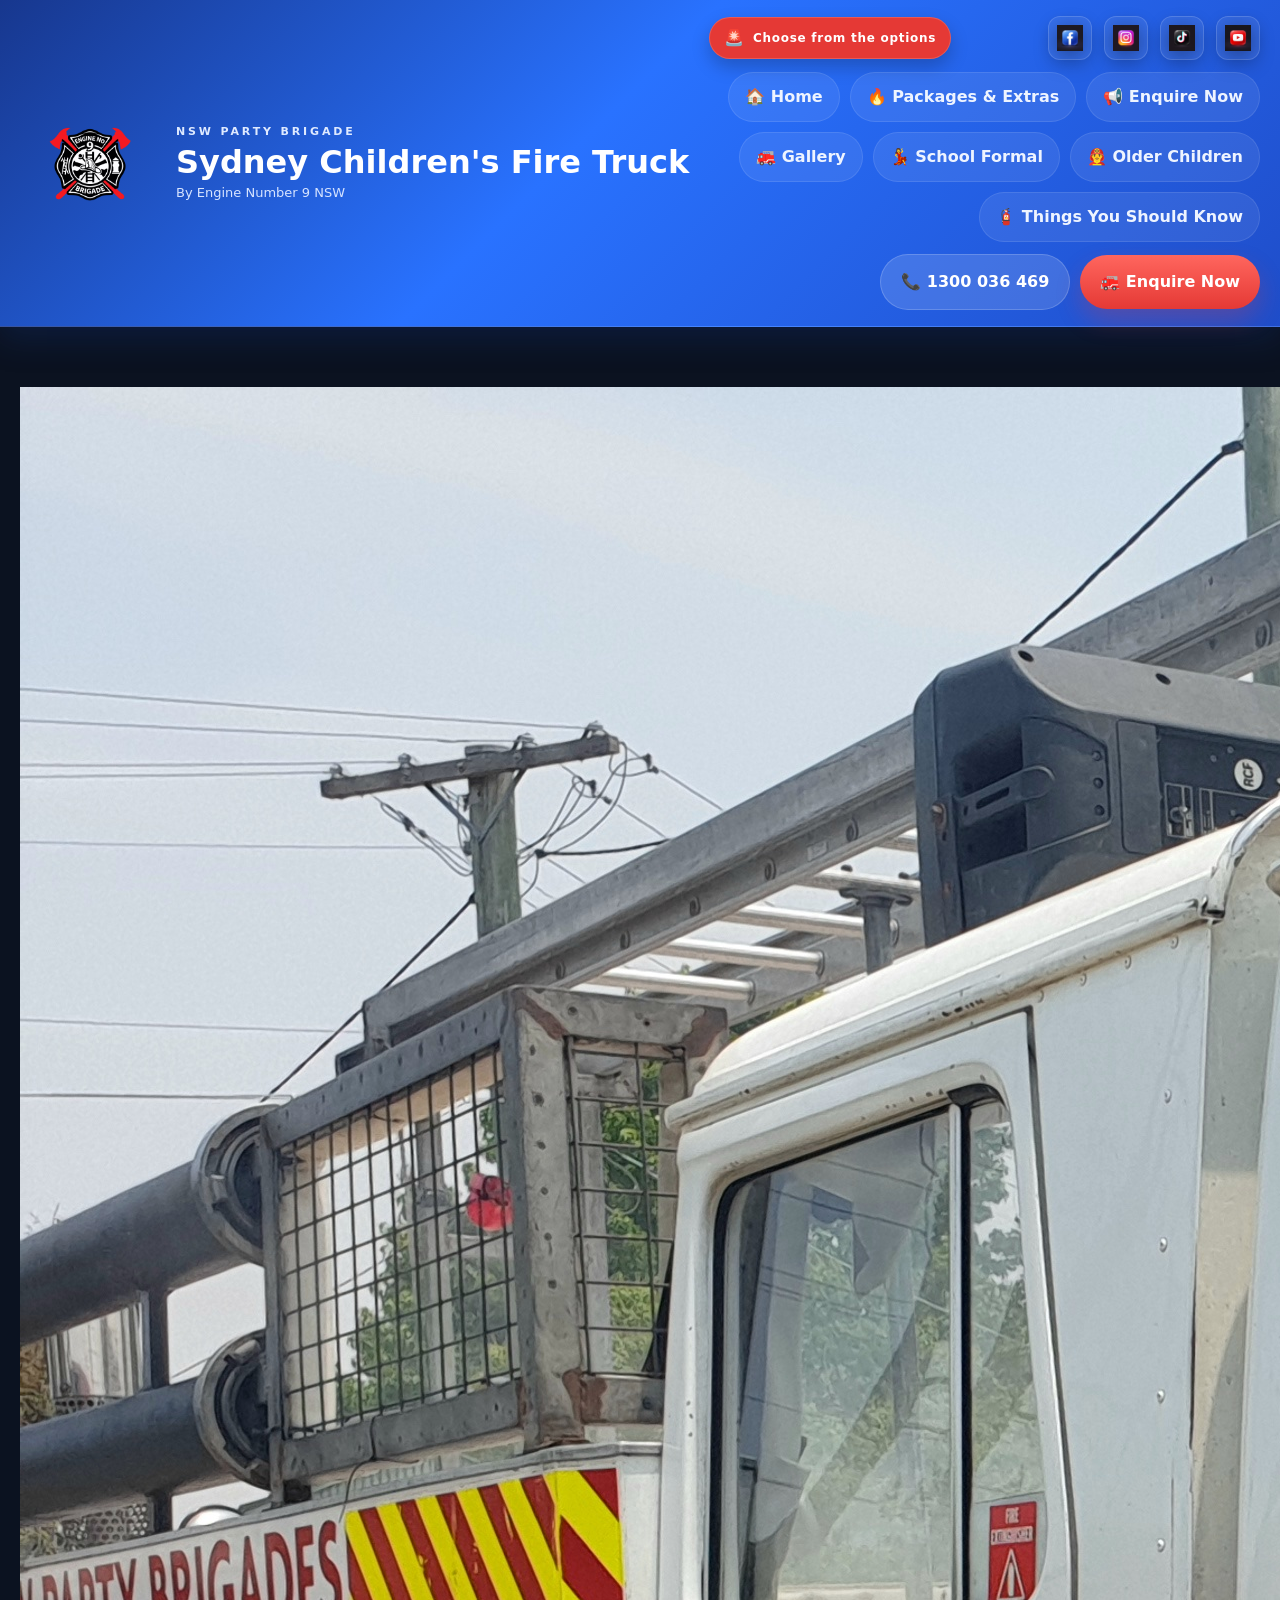
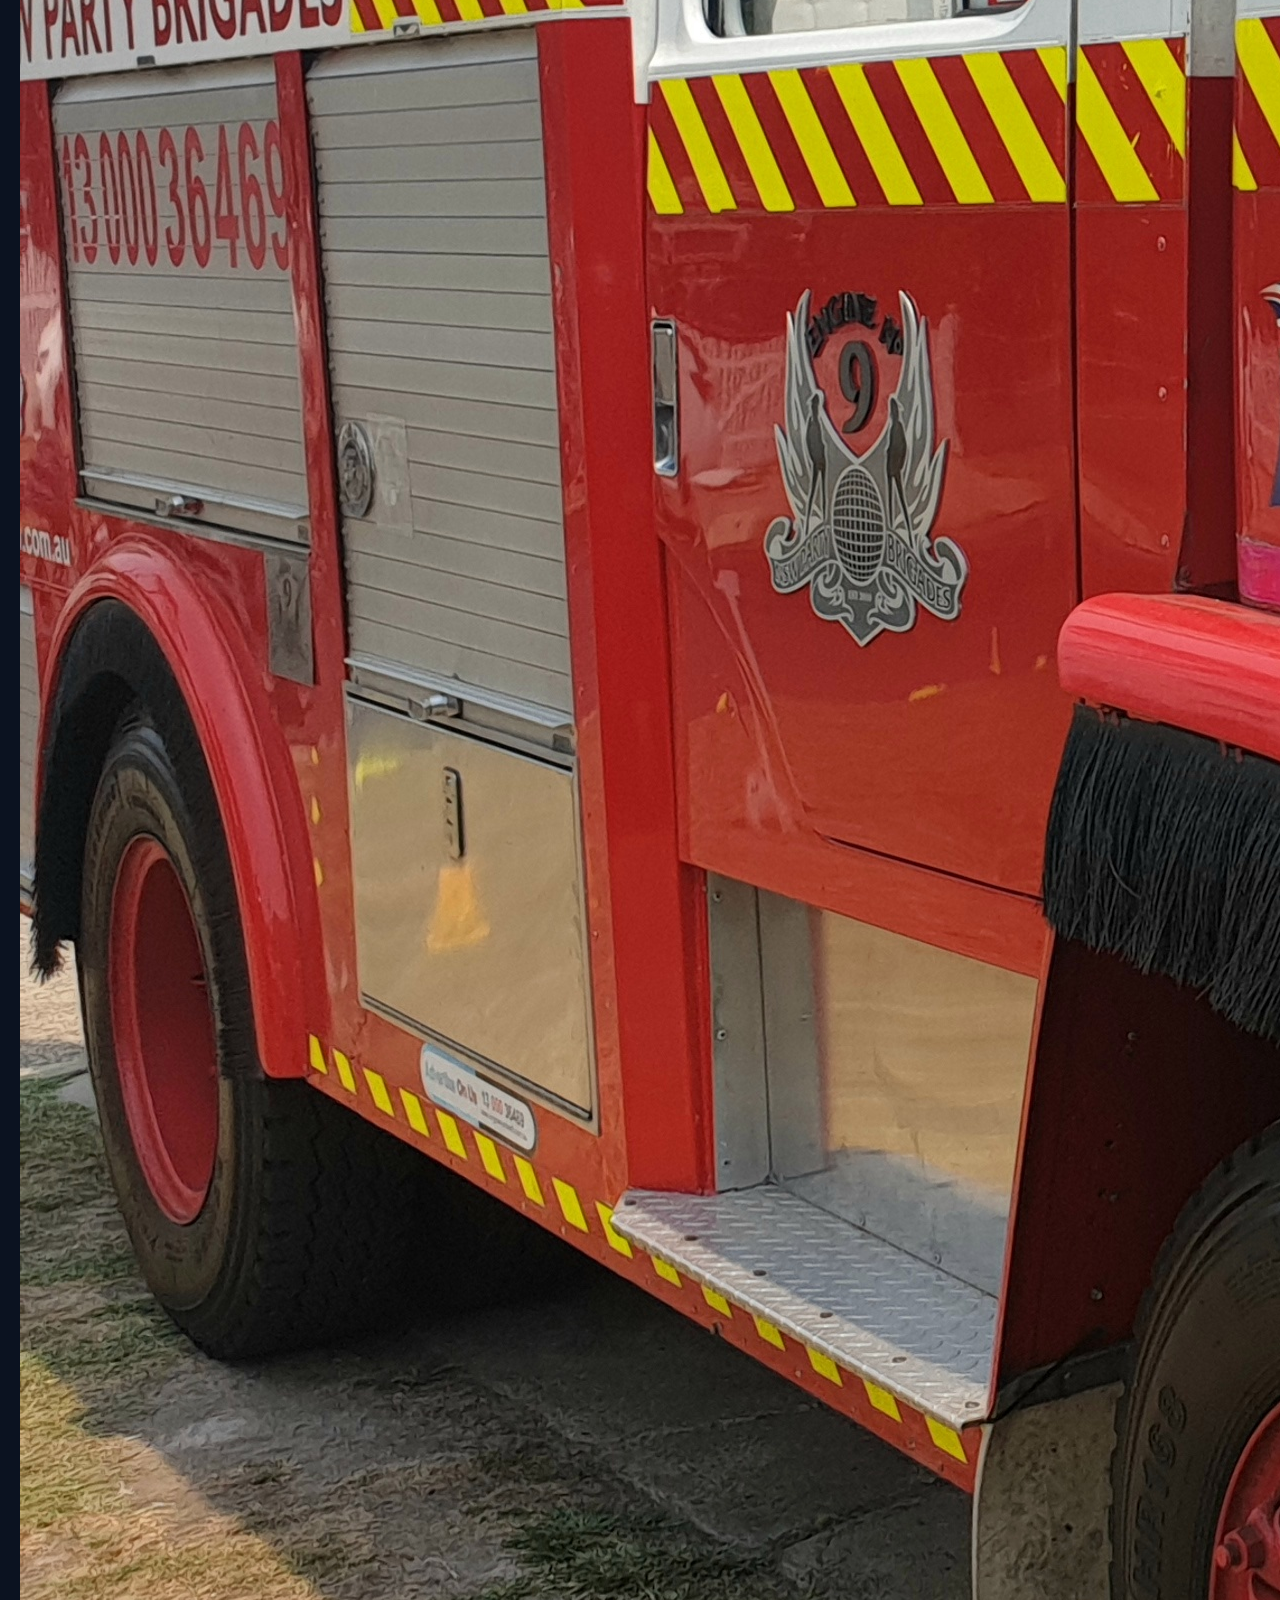
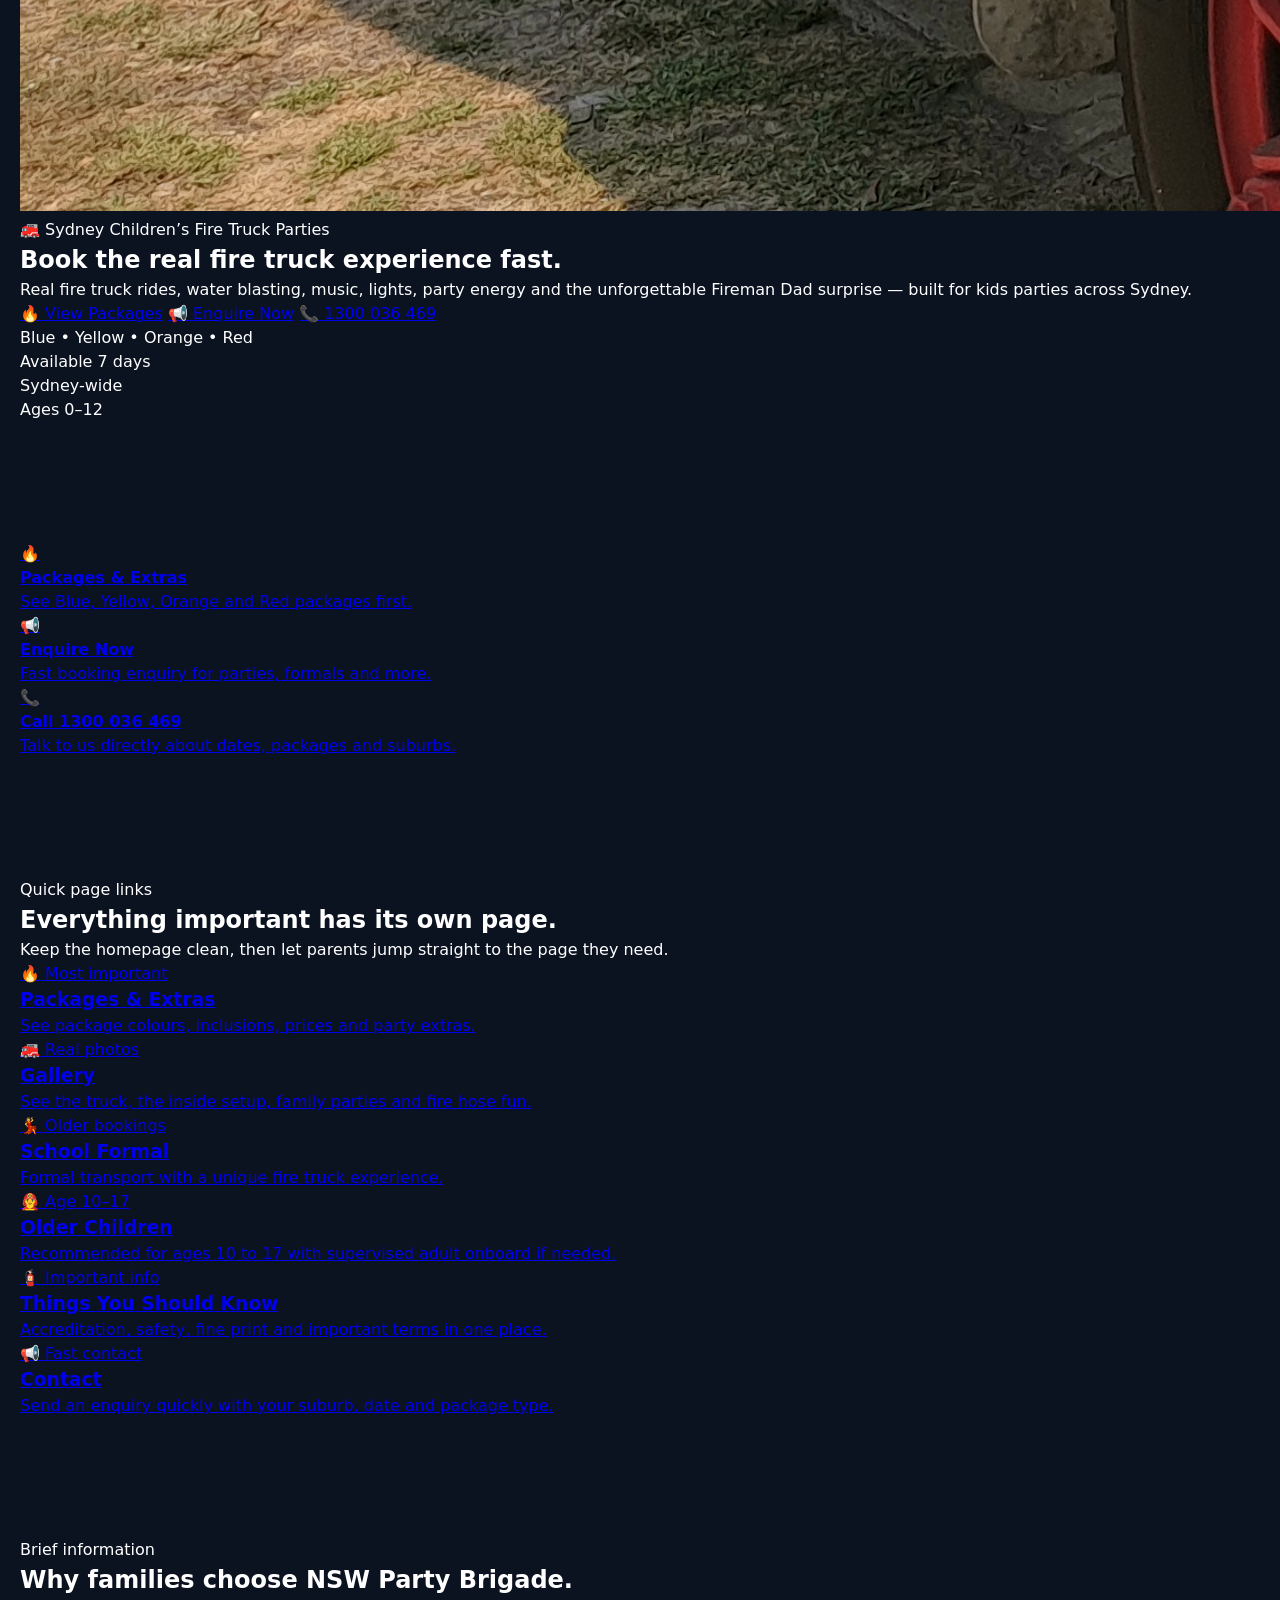
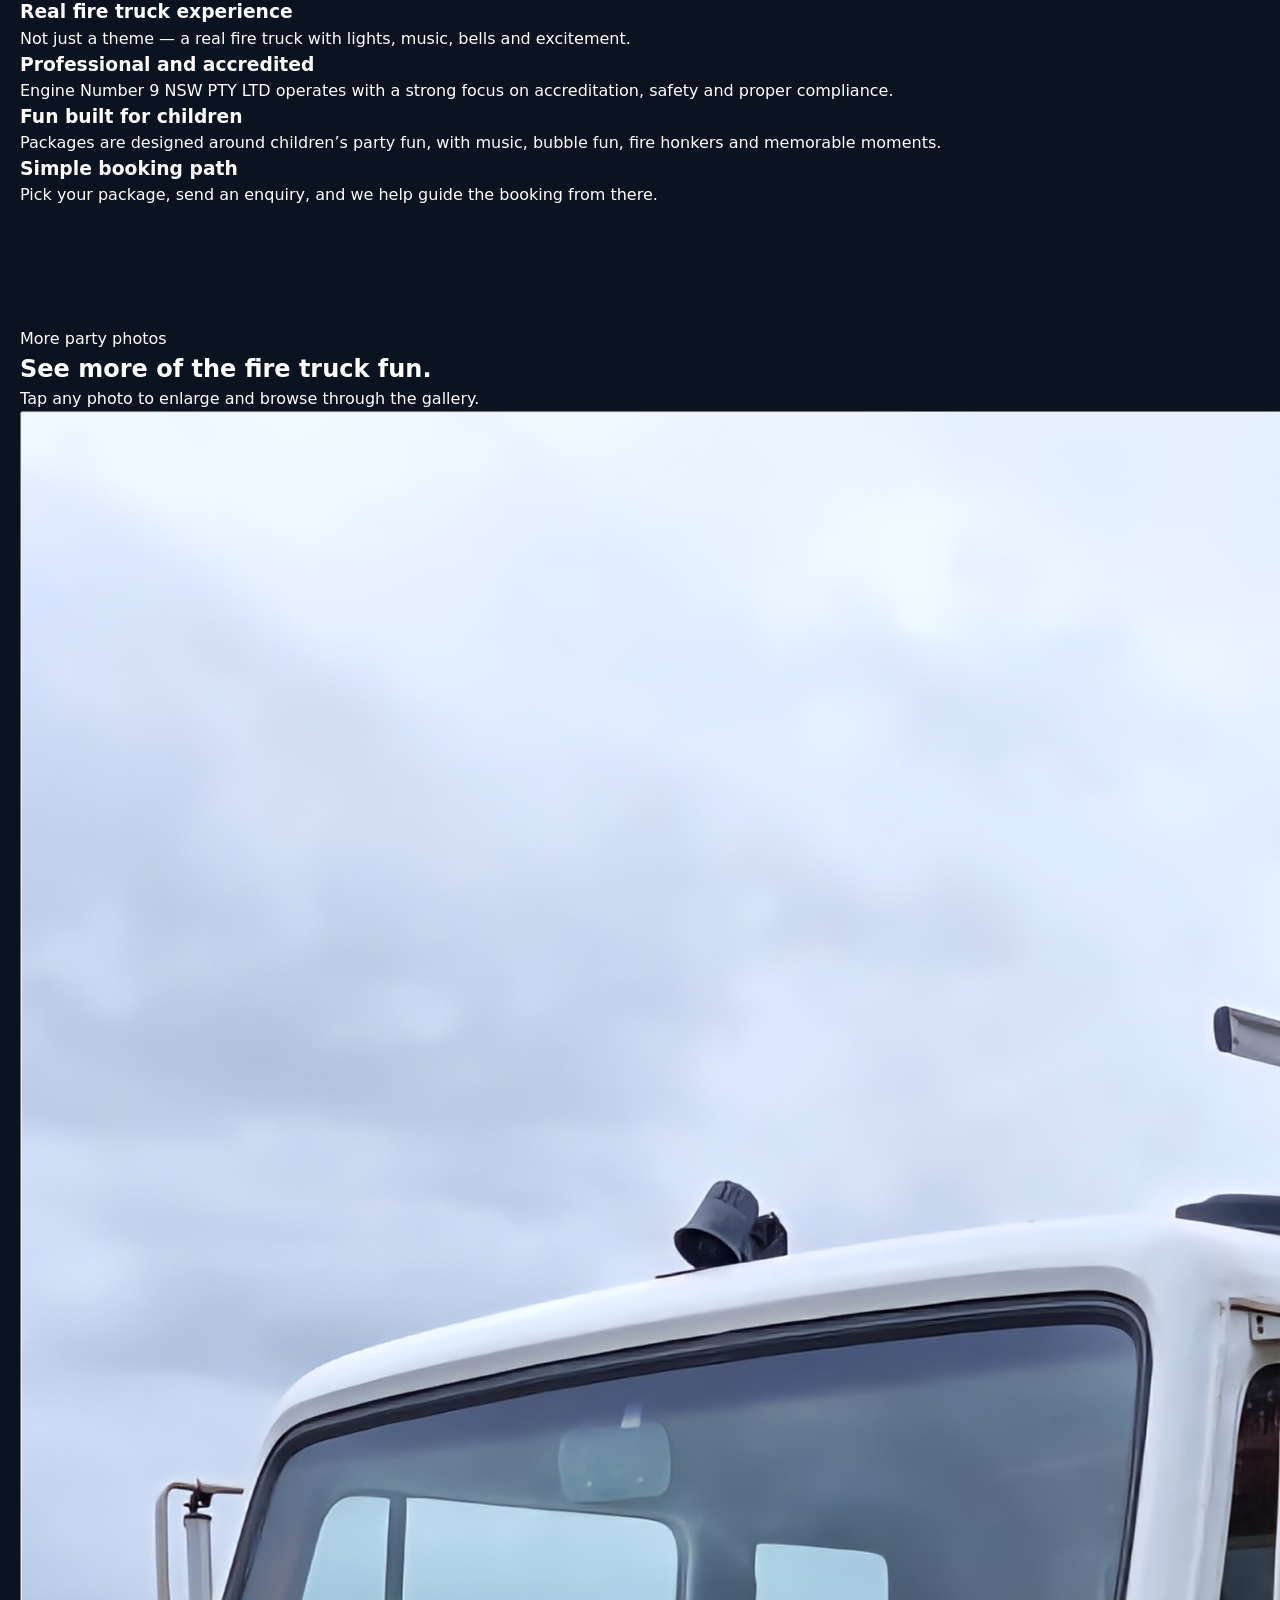
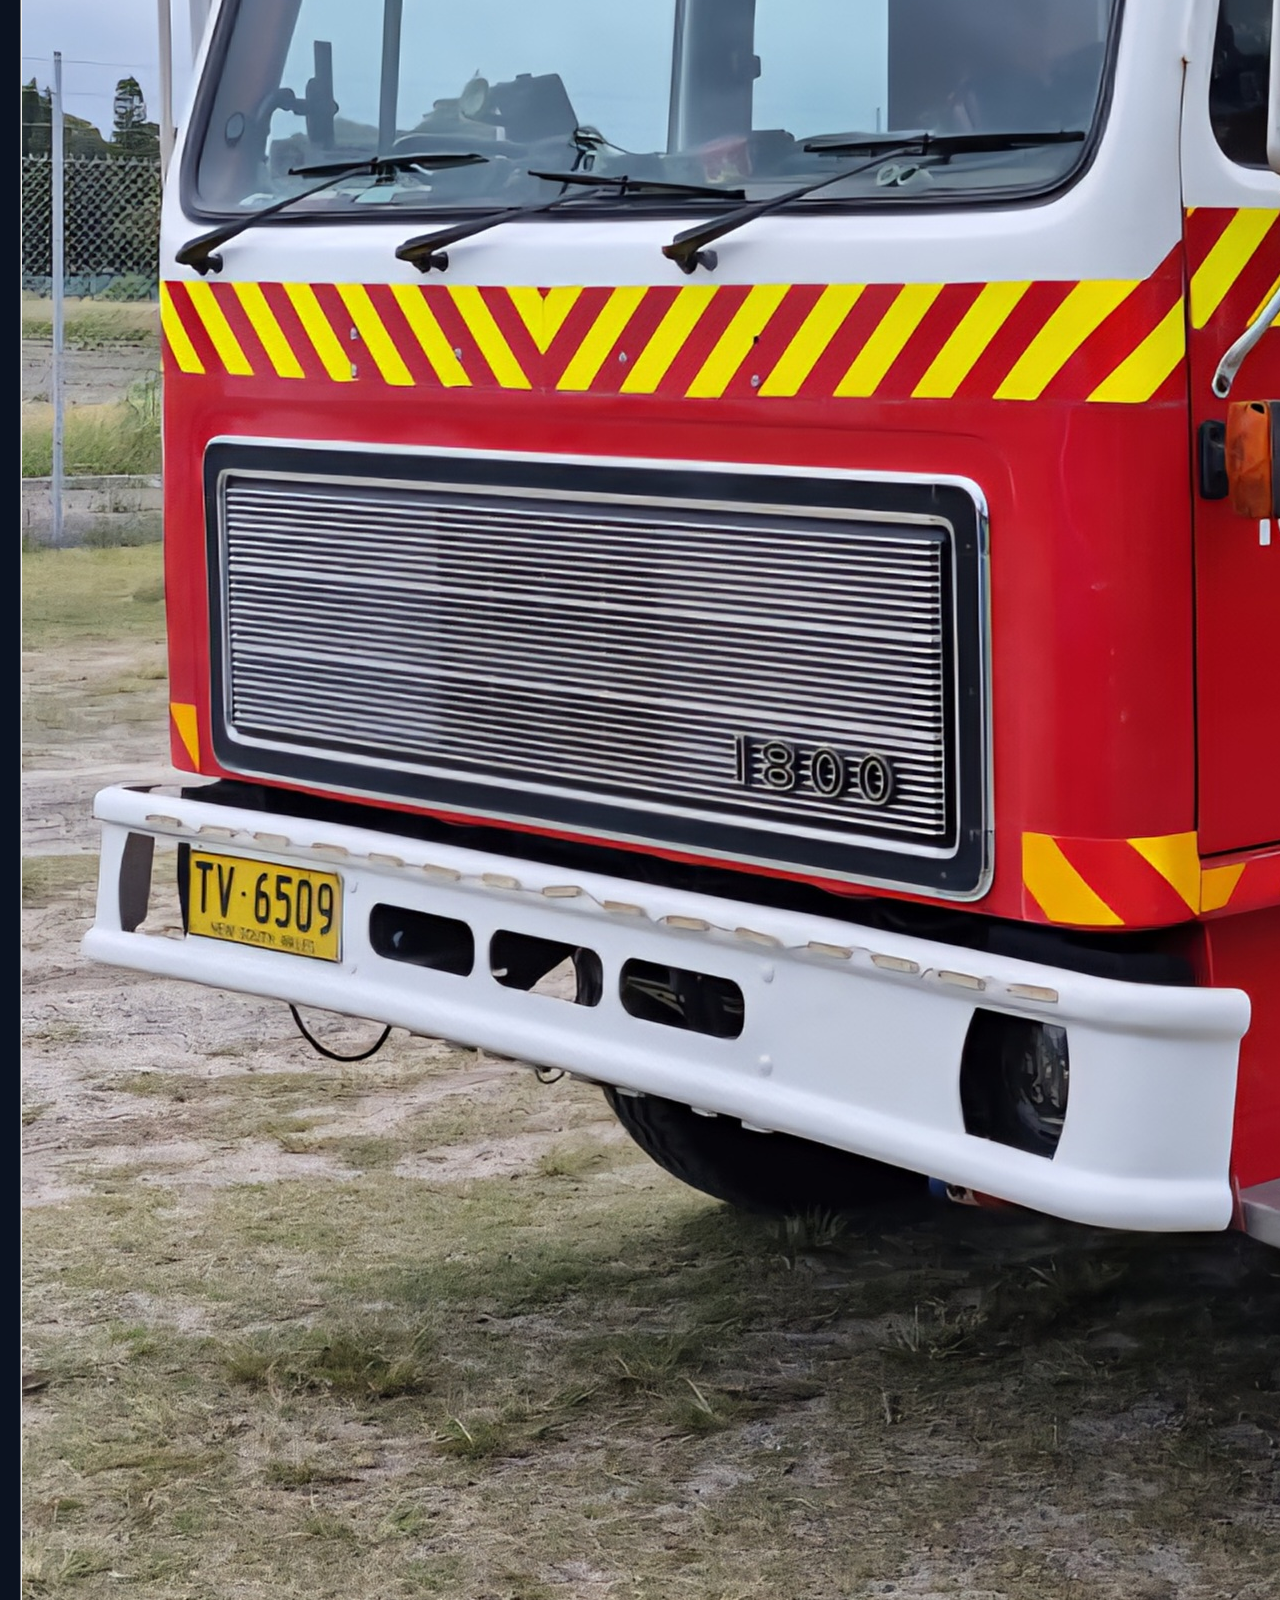
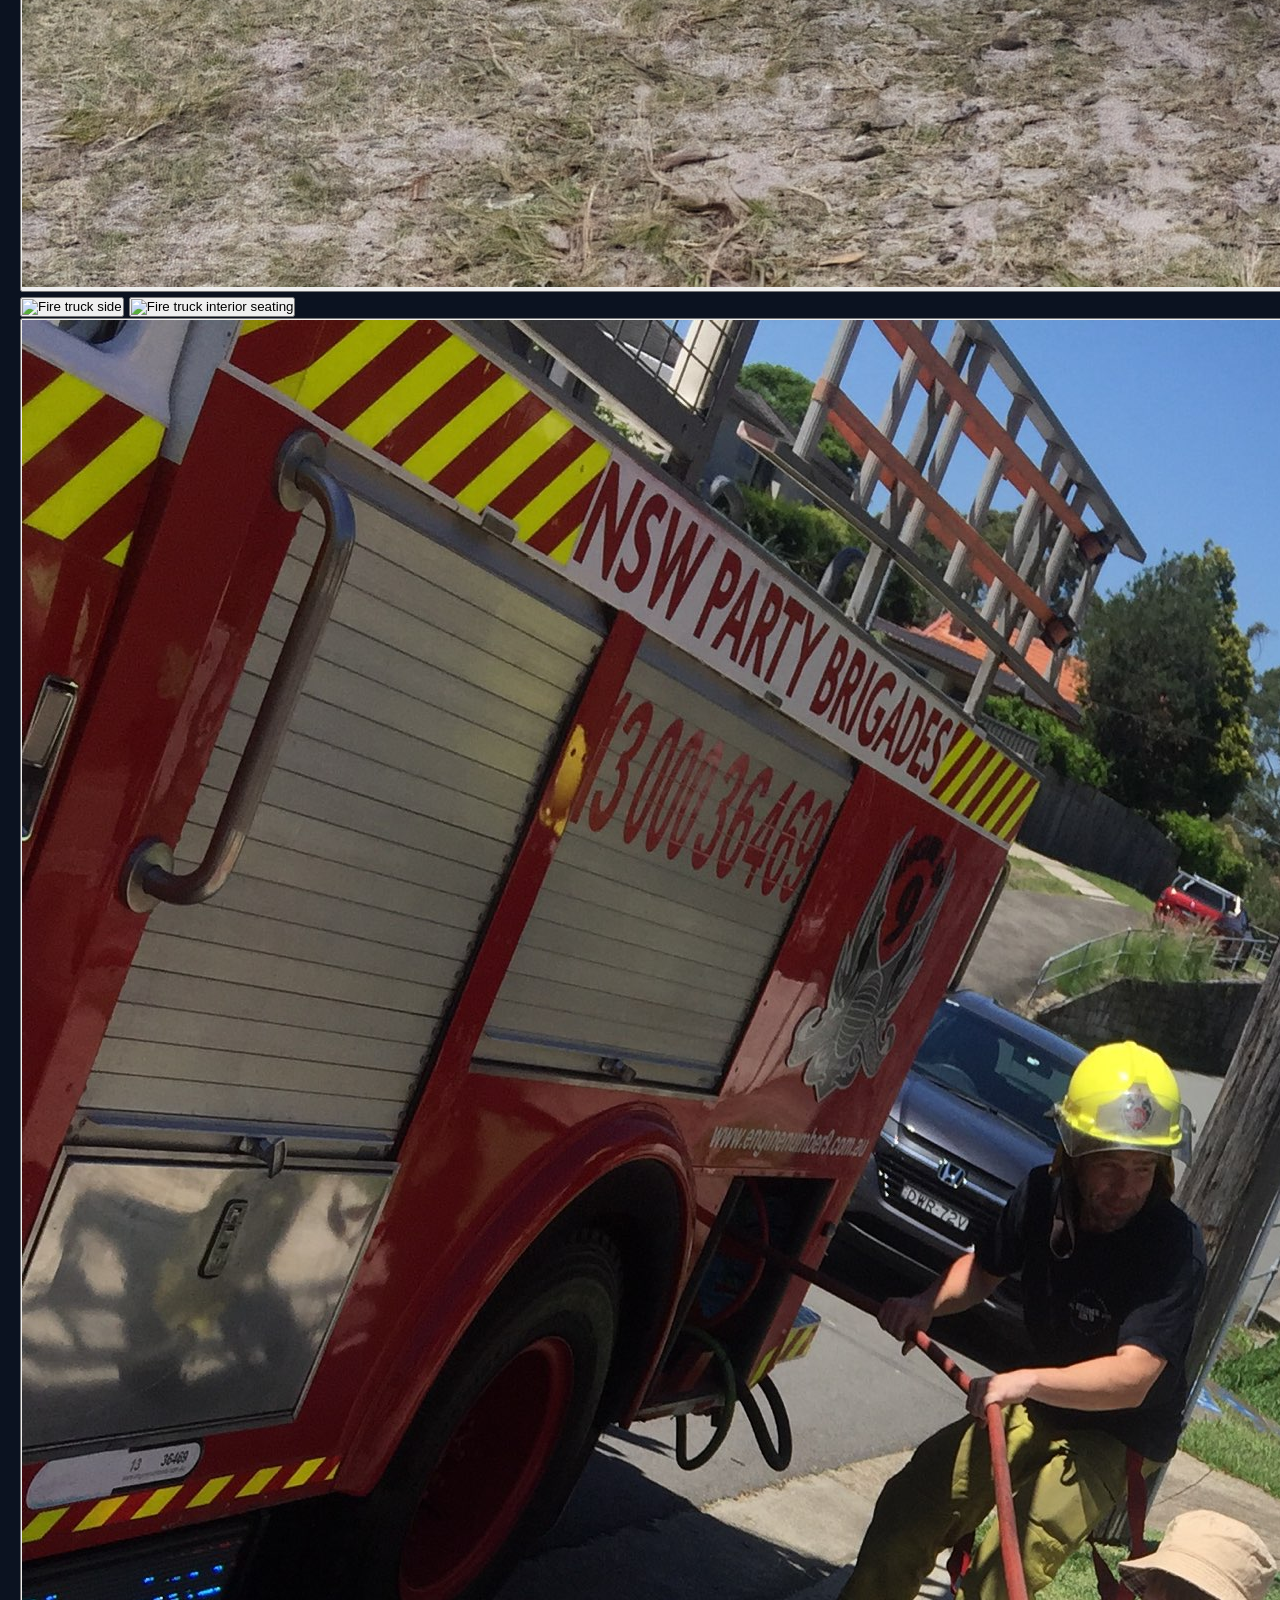
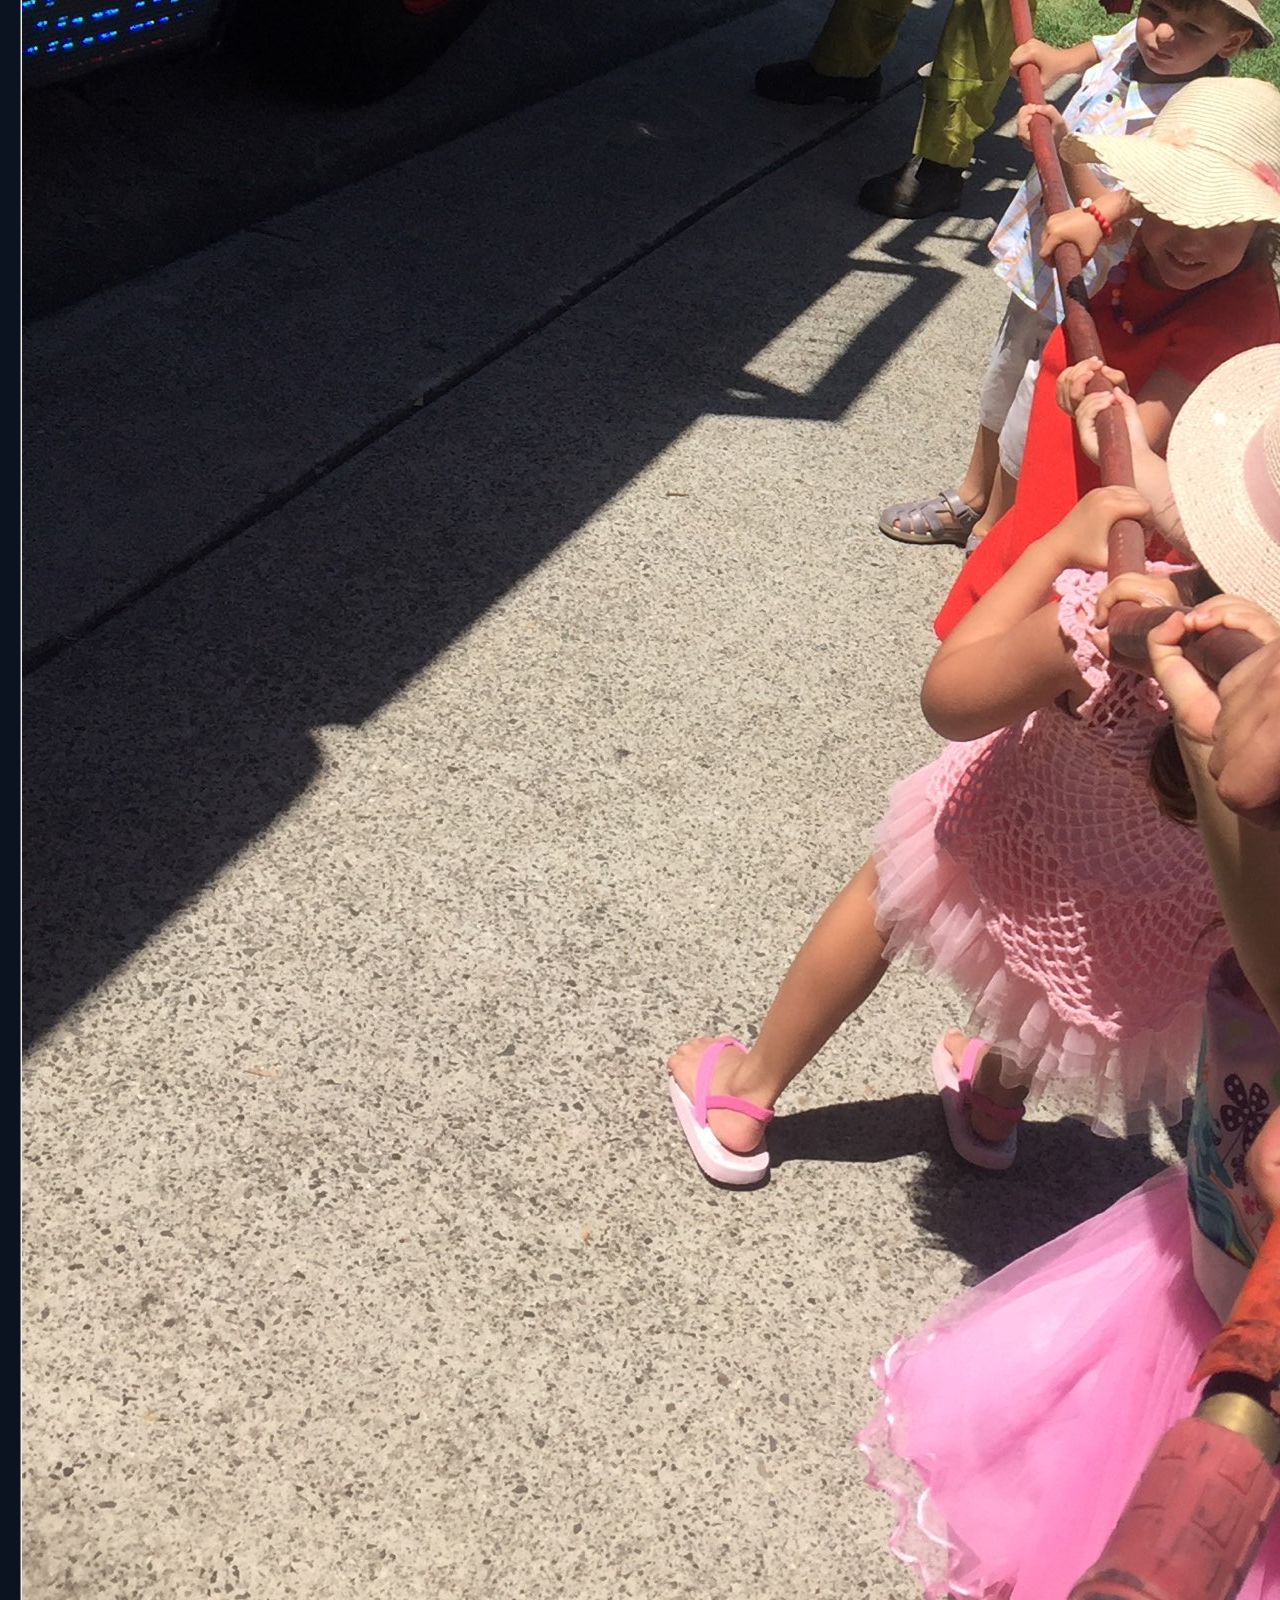
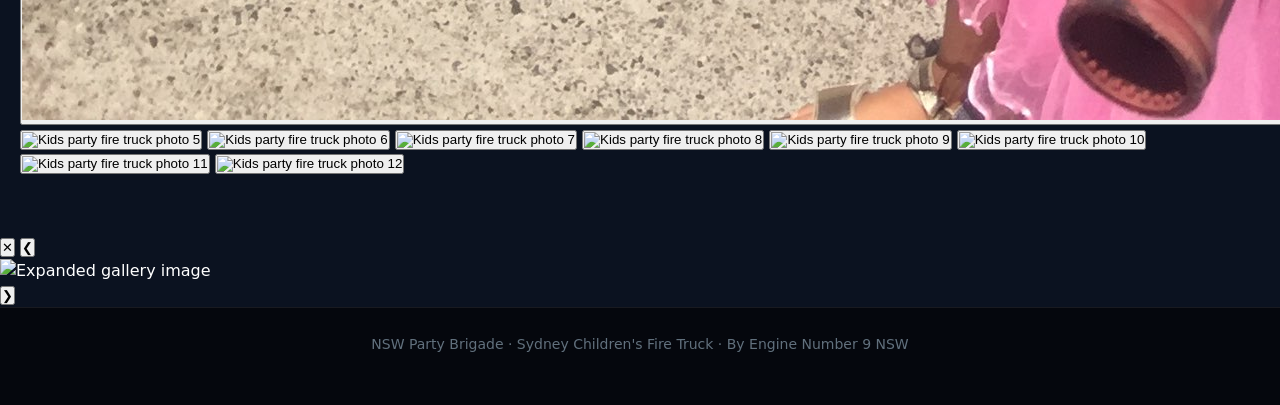
==== index.html @ 28eaf0f0 "Update index.html" ====
<!DOCTYPE html>
<html lang="en">
<head>
  <meta charset="UTF-8" />
  <meta name="viewport" content="width=device-width, initial-scale=1.0" />
  <title>NSW Party Brigade | Sydney Children's Fire Truck</title>
  <meta name="description" content="Real fire truck rides, water blasting, music, lights and the unforgettable Fireman Dad surprise. Designed for kids parties across Sydney." />
  <link rel="stylesheet" href="assets/css/main.css" />
</head>
<body>

  <div id="header"></div>

  <section class="hero-priority">
    <div class="container">
      <div class="hero-top-photo">
        <div class="hero-photo-card">
          <img src="images/hero-child-truck.jpg" alt="Child enjoying NSW Party Brigade fire truck">
        </div>
      </div>

      <div class="hero-priority-grid">
        <div class="hero-copy">
          <div class="tag">🚒 Sydney Children’s Fire Truck Parties</div>
          <h1>Book the real fire truck experience fast.</h1>
          <p class="lead">
            Real fire truck rides, water blasting, music, lights, party energy and the unforgettable Fireman Dad surprise — built for kids parties across Sydney.
          </p>

          <div class="priority-actions">
            <a class="btn btn-primary" href="packages.html">🔥 View Packages</a>
            <a class="btn btn-blue" href="contact.html">📢 Enquire Now</a>
            <a class="btn btn-light" href="tel:1300036469">📞 1300 036 469</a>
          </div>

          <div class="priority-pills">
            <div>Blue • Yellow • Orange • Red</div>
            <div>Available 7 days</div>
            <div>Sydney-wide</div>
            <div>Ages 0–12</div>
          </div>
        </div>
      </div>
    </div>
  </section>

  <section class="section priority-strip-wrap">
    <div class="container">
      <div class="priority-strip">
        <a class="priority-card priority-red" href="packages.html">
          <span class="priority-icon">🔥</span>
          <div>
            <strong>Packages & Extras</strong>
            <p>See Blue, Yellow, Orange and Red packages first.</p>
          </div>
        </a>

        <a class="priority-card priority-blue" href="contact.html">
          <span class="priority-icon">📢</span>
          <div>
            <strong>Enquire Now</strong>
            <p>Fast booking enquiry for parties, formals and more.</p>
          </div>
        </a>

        <a class="priority-card priority-gold" href="tel:1300036469">
          <span class="priority-icon">📞</span>
          <div>
            <strong>Call 1300 036 469</strong>
            <p>Talk to us directly about dates, packages and suburbs.</p>
          </div>
        </a>
      </div>
    </div>
  </section>

  <section class="section quick-links-premium">
    <div class="container">
      <div class="section-head">
        <div class="tag">Quick page links</div>
        <h2>Everything important has its own page.</h2>
        <p>Keep the homepage clean, then let parents jump straight to the page they need.</p>
      </div>

      <div class="quick-link-grid">
        <a class="quick-link-card quick-red" href="packages.html">
          <div class="quick-top">
            <span class="quick-emoji">🔥</span>
            <span class="quick-label">Most important</span>
          </div>
          <h3>Packages & Extras</h3>
          <p>See package colours, inclusions, prices and party extras.</p>
        </a>

        <a class="quick-link-card quick-blue" href="gallery.html">
          <div class="quick-top">
            <span class="quick-emoji">🚒</span>
            <span class="quick-label">Real photos</span>
          </div>
          <h3>Gallery</h3>
          <p>See the truck, the inside setup, family parties and fire hose fun.</p>
        </a>

        <a class="quick-link-card quick-orange" href="formal.html">
          <div class="quick-top">
            <span class="quick-emoji">💃</span>
            <span class="quick-label">Older bookings</span>
          </div>
          <h3>School Formal</h3>
          <p>Formal transport with a unique fire truck experience.</p>
        </a>

        <a class="quick-link-card quick-navy" href="older-children.html">
          <div class="quick-top">
            <span class="quick-emoji">👨‍🚒</span>
            <span class="quick-label">Age 10–17</span>
          </div>
          <h3>Older Children</h3>
          <p>Recommended for ages 10 to 17 with supervised adult onboard if needed.</p>
        </a>

        <a class="quick-link-card quick-red" href="terms.html">
          <div class="quick-top">
            <span class="quick-emoji">🧯</span>
            <span class="quick-label">Important info</span>
          </div>
          <h3>Things You Should Know</h3>
          <p>Accreditation, safety, fine print and important terms in one place.</p>
        </a>

        <a class="quick-link-card quick-blue" href="contact.html">
          <div class="quick-top">
            <span class="quick-emoji">📢</span>
            <span class="quick-label">Fast contact</span>
          </div>
          <h3>Contact</h3>
          <p>Send an enquiry quickly with your suburb, date and package type.</p>
        </a>
      </div>
    </div>
  </section>

  <section class="section brief-home-info">
    <div class="container">
      <div class="section-head">
        <div class="tag">Brief information</div>
        <h2>Why families choose NSW Party Brigade.</h2>
      </div>

      <div class="brief-grid">
        <div class="brief-box brief-red">
          <h3>Real fire truck experience</h3>
          <p>Not just a theme — a real fire truck with lights, music, bells and excitement.</p>
        </div>

        <div class="brief-box brief-blue">
          <h3>Professional and accredited</h3>
          <p>Engine Number 9 NSW PTY LTD operates with a strong focus on accreditation, safety and proper compliance.</p>
        </div>

        <div class="brief-box brief-gold">
          <h3>Fun built for children</h3>
          <p>Packages are designed around children’s party fun, with music, bubble fun, fire honkers and memorable moments.</p>
        </div>

        <div class="brief-box brief-orange">
          <h3>Simple booking path</h3>
          <p>Pick your package, send an enquiry, and we help guide the booking from there.</p>
        </div>
      </div>
    </div>
  </section>

  <section class="section">
    <div class="container">
      <div class="section-head">
        <div class="tag">More party photos</div>
        <h2>See more of the fire truck fun.</h2>
        <p>Tap any photo to enlarge and browse through the gallery.</p>
      </div>

      <div class="photo-grid photo-grid-premium">
        <button class="photo photo-tall" type="button" onclick="openLightbox(0)">
          <img src="images/truck-front.jpg" alt="Fire truck front">
        </button>

        <button class="photo" type="button" onclick="openLightbox(1)">
          <img src="images/truck-side.jpg" alt="Fire truck side">
        </button>

        <button class="photo" type="button" onclick="openLightbox(2)">
          <img src="images/interior-seating.jpg" alt="Fire truck interior seating">
        </button>

        <button class="photo photo-wide" type="button" onclick="openLightbox(3)">
          <img src="images/fire-hose-fun.jpg" alt="Fire hose fun">
        </button>

        <button class="photo" type="button" onclick="openLightbox(4)">
          <img src="images/photo-5.jpg" alt="Kids party fire truck photo 5">
        </button>

        <button class="photo" type="button" onclick="openLightbox(5)">
          <img src="images/photo-6.jpg" alt="Kids party fire truck photo 6">
        </button>

        <button class="photo photo-wide" type="button" onclick="openLightbox(6)">
          <img src="images/photo-7.jpg" alt="Kids party fire truck photo 7">
        </button>

        <button class="photo" type="button" onclick="openLightbox(7)">
          <img src="images/photo-8.jpg" alt="Kids party fire truck photo 8">
        </button>

        <button class="photo" type="button" onclick="openLightbox(8)">
          <img src="images/photo-9.jpg" alt="Kids party fire truck photo 9">
        </button>

        <button class="photo photo-tall" type="button" onclick="openLightbox(9)">
          <img src="images/photo-10.jpg" alt="Kids party fire truck photo 10">
        </button>

        <button class="photo" type="button" onclick="openLightbox(10)">
          <img src="images/photo-11.jpg" alt="Kids party fire truck photo 11">
        </button>

        <button class="photo" type="button" onclick="openLightbox(11)">
          <img src="images/photo-12.jpg" alt="Kids party fire truck photo 12">
        </button>
      </div>
    </div>
  </section>

  <div class="lightbox" id="lightbox" aria-hidden="true">
    <button class="lightbox-close" type="button" aria-label="Close gallery" onclick="closeLightbox()">✕</button>
    <button class="lightbox-arrow lightbox-prev" type="button" aria-label="Previous photo" onclick="changeSlide(-1)">❮</button>

    <div class="lightbox-stage">
      <img id="lightbox-image" src="" alt="Expanded gallery image">
    </div>

    <button class="lightbox-arrow lightbox-next" type="button" aria-label="Next photo" onclick="changeSlide(1)">❯</button>
  </div>

  <div id="footer"></div>

  <script>
    const galleryImages = [
      "images/truck-front.jpg",
      "images/truck-side.jpg",
      "images/interior-seating.jpg",
      "images/fire-hose-fun.jpg",
      "images/photo-5.jpg",
      "images/photo-6.jpg",
      "images/photo-7.jpg",
      "images/photo-8.jpg",
      "images/photo-9.jpg",
      "images/photo-10.jpg",
      "images/photo-11.jpg",
      "images/photo-12.jpg"
    ];

    let currentSlide = 0;

    function openLightbox(index) {
      currentSlide = index;
      const lightbox = document.getElementById("lightbox");
      const image = document.getElementById("lightbox-image");
      image.src = galleryImages[currentSlide];
      lightbox.classList.add("is-open");
      lightbox.setAttribute("aria-hidden", "false");
      document.body.style.overflow = "hidden";
    }

    function closeLightbox() {
      const lightbox = document.getElementById("lightbox");
      lightbox.classList.remove("is-open");
      lightbox.setAttribute("aria-hidden", "true");
      document.body.style.overflow = "";
    }

    function changeSlide(direction) {
      currentSlide = (currentSlide + direction + galleryImages.length) % galleryImages.length;
      document.getElementById("lightbox-image").src = galleryImages[currentSlide];
    }

    document.addEventListener("keydown", function(event) {
      const lightboxOpen = document.getElementById("lightbox").classList.contains("is-open");
      if (!lightboxOpen) return;

      if (event.key === "Escape") closeLightbox();
      if (event.key === "ArrowRight") changeSlide(1);
      if (event.key === "ArrowLeft") changeSlide(-1);
    });

    document.getElementById("lightbox").addEventListener("click", function(event) {
      if (event.target.id === "lightbox") {
        closeLightbox();
      }
    });
  </script>

  <script src="assets/js/include.js"></script>
</body>
</html>
---- assets/css/main.css ----
/* =========================
RESET
========================= */
* {
  box-sizing: border-box;
  margin: 0;
  padding: 0;
}

body {
  background: #0b1220;
  color: #fff;
  font-family: Inter, system-ui, sans-serif;
  line-height: 1.5;
}

/* =========================
CONTAINER
========================= */
.container {
  width: min(1240px, calc(100% - 32px));
  margin: auto;
}

/* =========================
HEADER GLOBAL FIX
========================= */
.site-header {
  backdrop-filter: blur(12px);
}

/* =========================
NAV BUTTONS
========================= */
.site-header nav a {
  transition: all 0.25s ease;
}

.site-header nav a:hover {
  background: rgba(255,255,255,0.18);
  transform: translateY(-2px);
}

/* =========================
PRIMARY BUTTONS
========================= */
.btn,
.site-header a[href*="contact"] {
  transition: all 0.25s ease;
}

.btn:hover,
.site-header a[href*="contact"]:hover {
  transform: translateY(-3px);
  box-shadow: 0 12px 28px rgba(0,0,0,0.3);
}

/* =========================
PHONE BUTTON
========================= */
a[href^="tel"] {
  transition: all 0.25s ease;
}

a[href^="tel"]:hover {
  background: rgba(255,255,255,0.25);
}

/* =========================
SOCIAL ICONS (FIX YOUR ISSUE 🔥)
========================= */
.site-header img[alt="Facebook"],
.site-header img[alt="Instagram"],
.site-header img[alt="TikTok"],
.site-header img[alt="YouTube"] {
  background: transparent !important;
  border-radius: 0 !important;
  box-shadow: none !important;
  filter: drop-shadow(0 4px 10px rgba(0,0,0,0.4));
  transition: all 0.25s ease;
}

.site-header img:hover {
  transform: scale(1.15);
  filter: drop-shadow(0 8px 18px rgba(0,0,0,0.6));
}

/* =========================
SECTIONS
========================= */
section {
  padding: 60px 0;
}

/* =========================
HEADINGS
========================= */
h1, h2, h3 {
  font-weight: 900;
}

/* =========================
CARDS / GLASS EFFECT
========================= */
.card {
  background: rgba(255,255,255,0.05);
  border-radius: 20px;
  padding: 20px;
  border: 1px solid rgba(255,255,255,0.08);
  backdrop-filter: blur(10px);
}

/* =========================
FOOTER
========================= */
footer {
  background: #05070d;
  border-top: 1px solid rgba(255,255,255,0.08);
  padding: 40px 0;
  text-align: center;
  color: #aaa;
}

/* =========================
MOBILE OPTIMISATION
========================= */
@media (max-width: 768px) {

  .site-header img {
    width: 70px !important;
    height: 70px !important;
  }

  .site-header h1 {
    font-size: 22px !important;
  }

  nav {
    justify-content: center !important;
  }

}
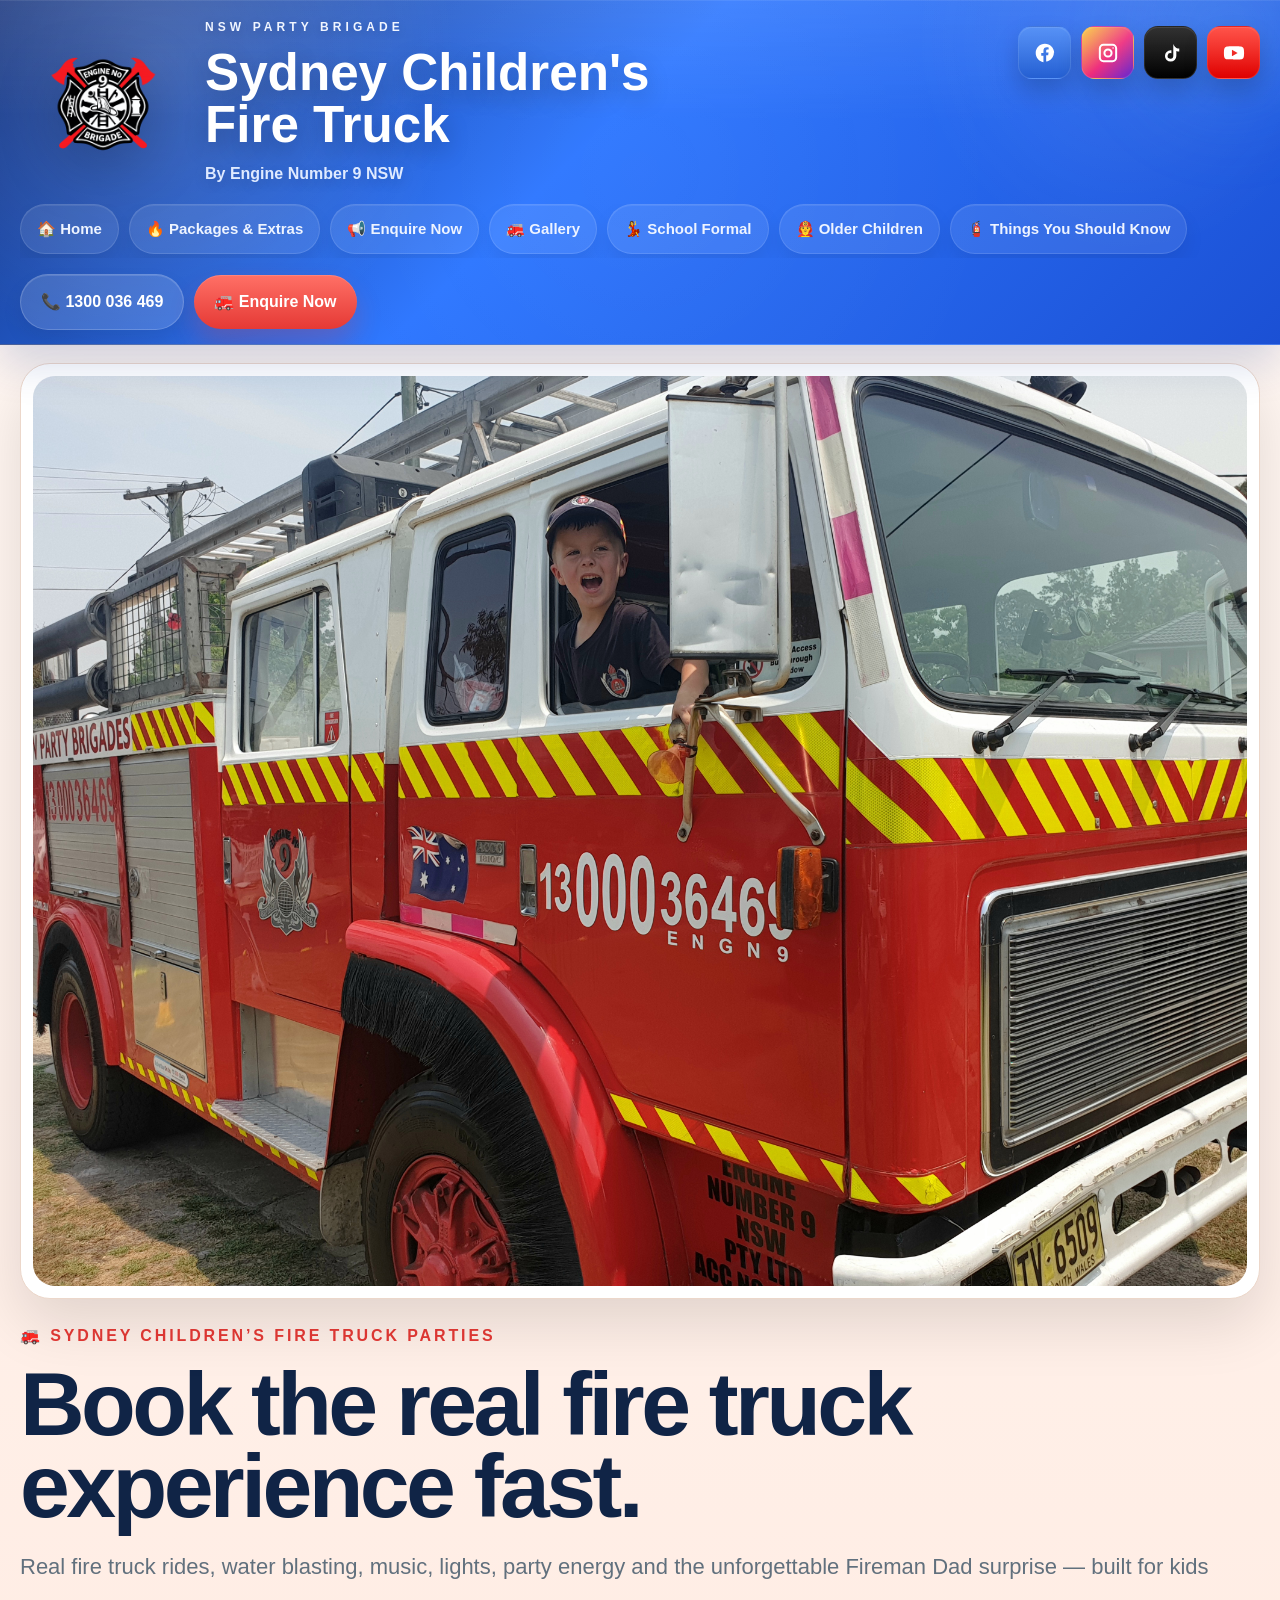
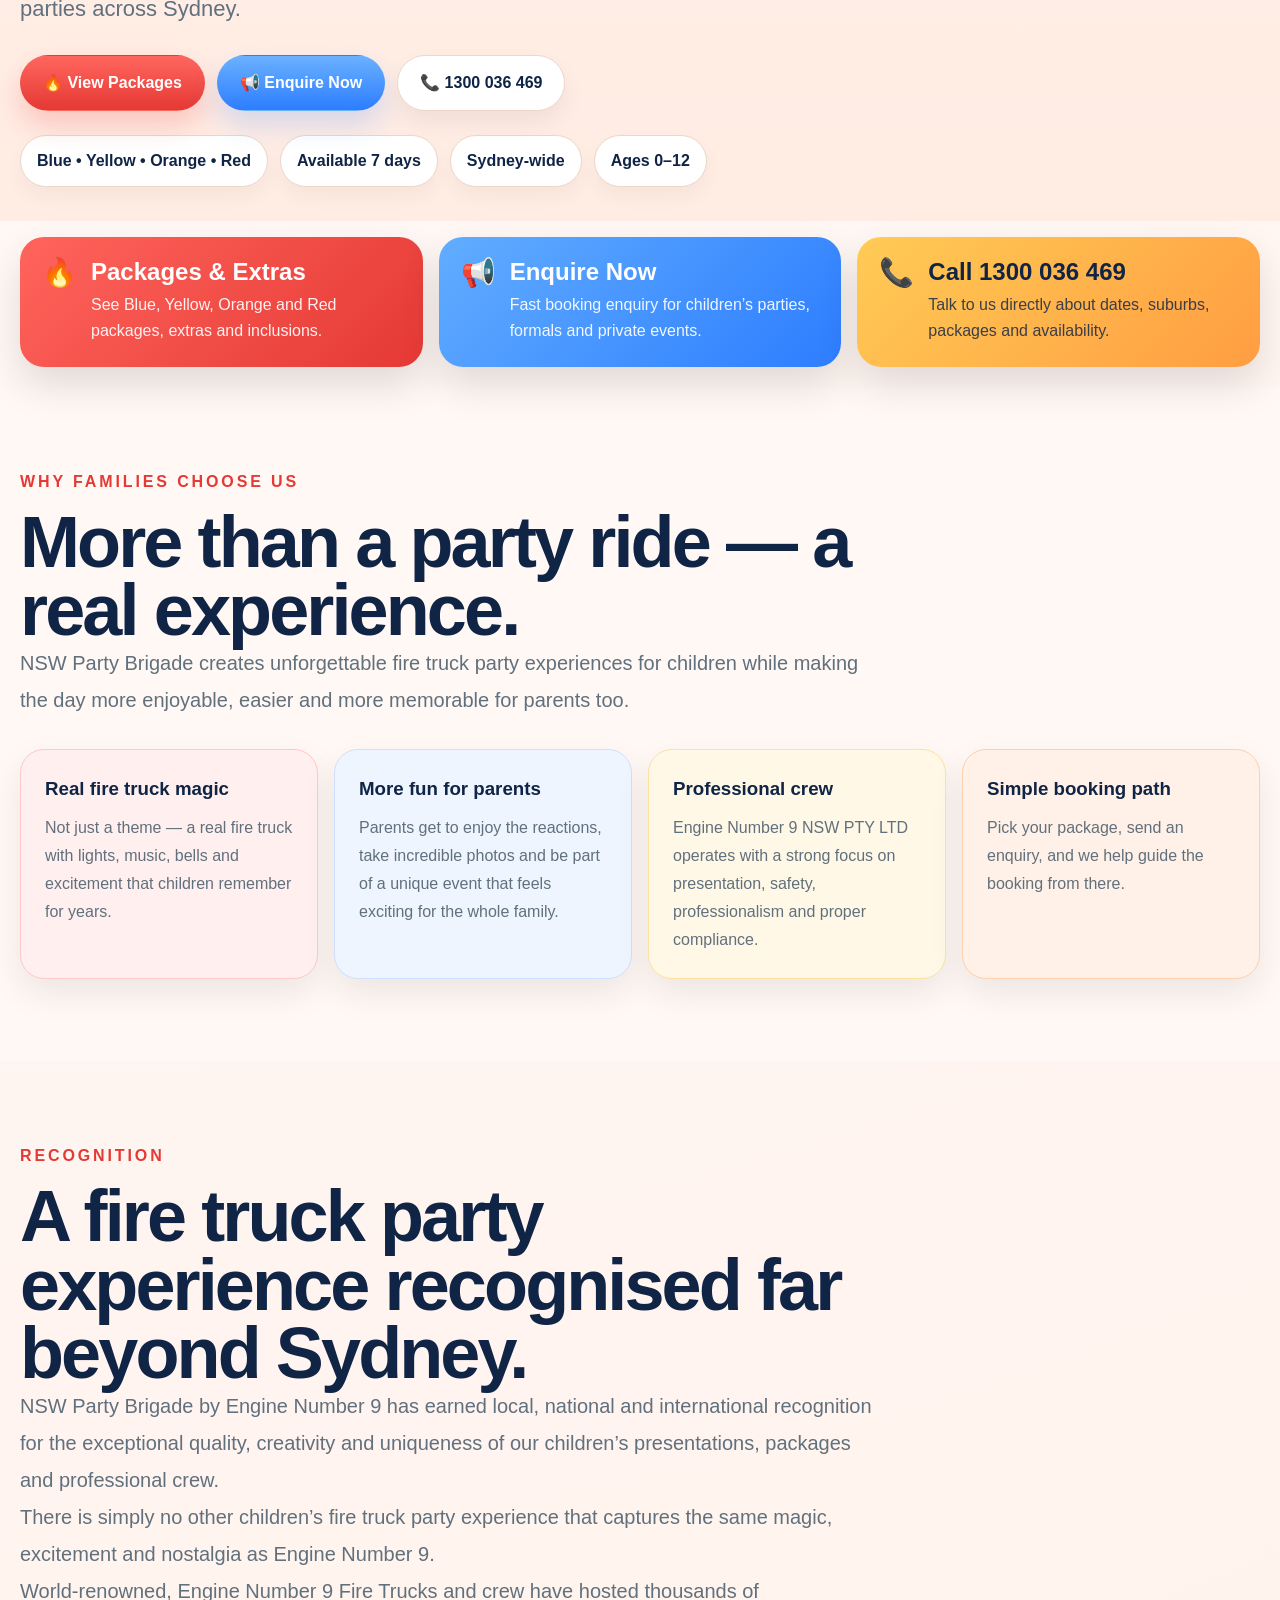
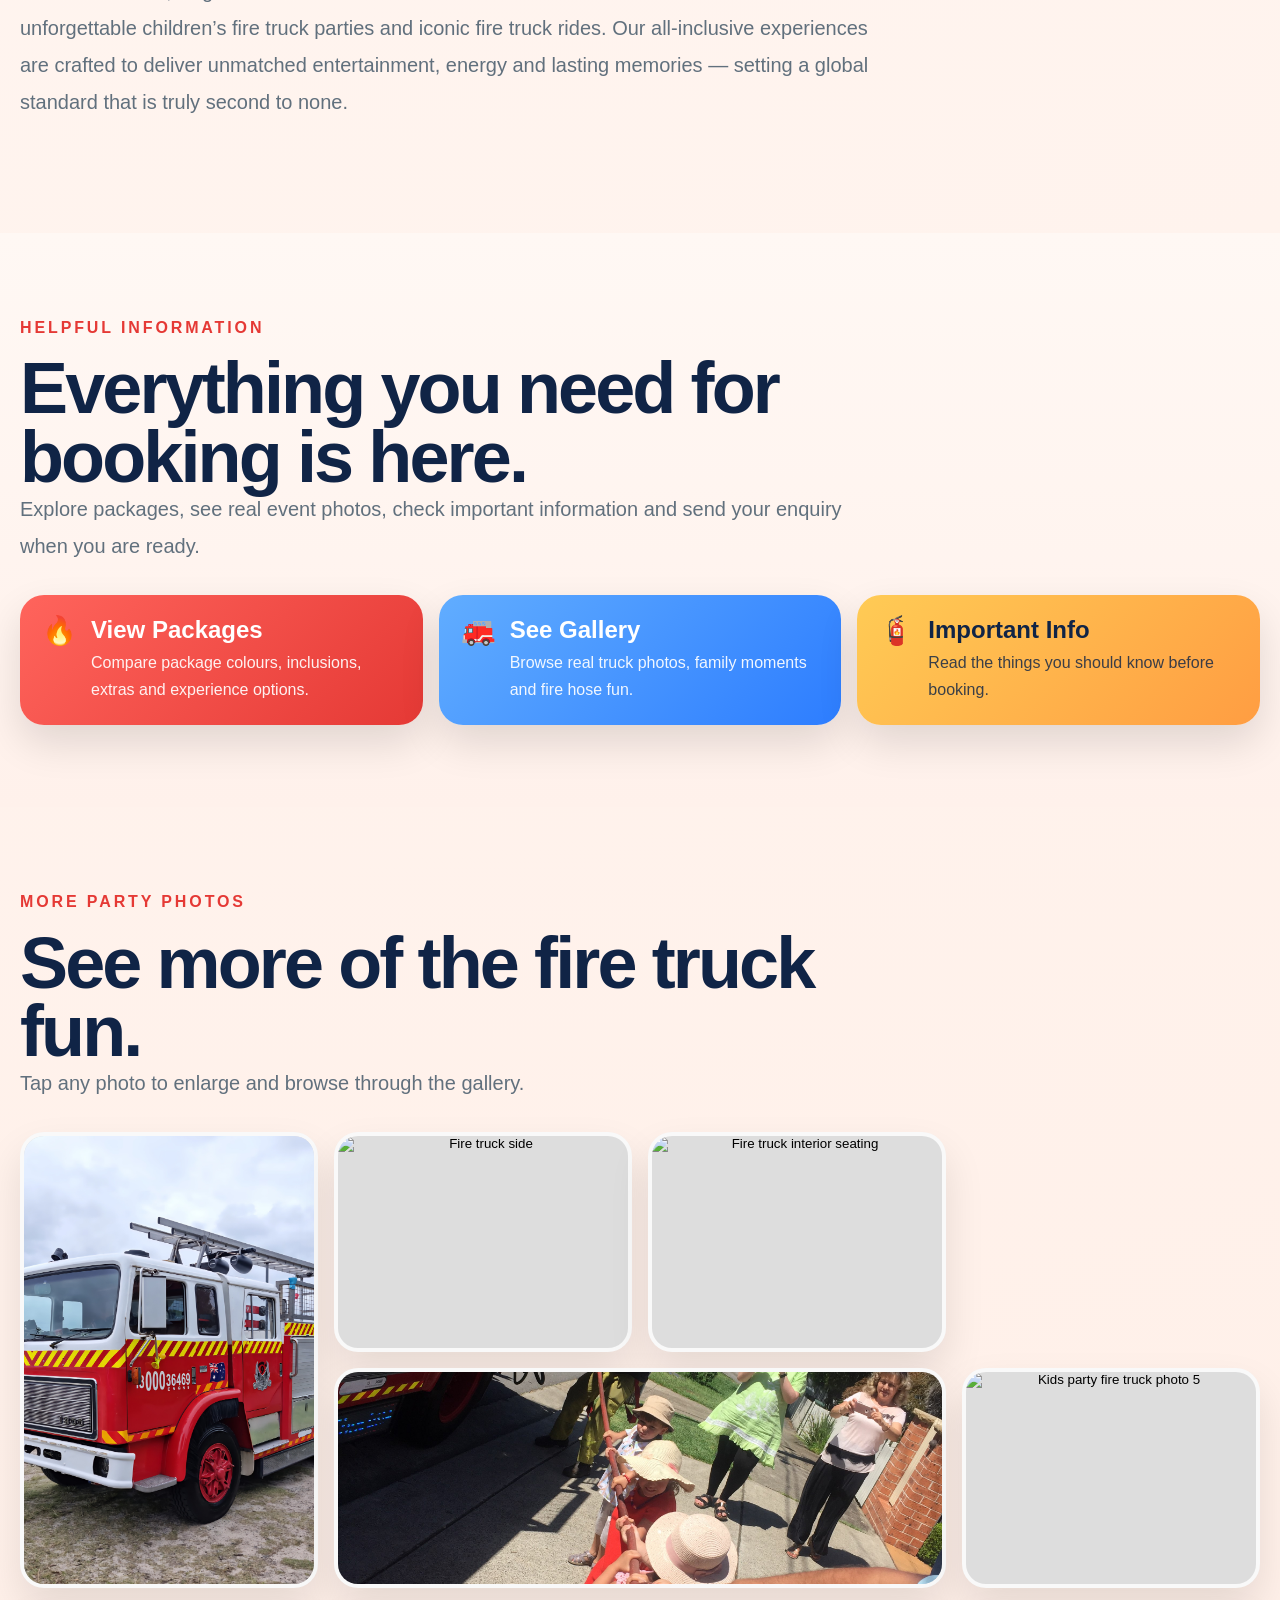
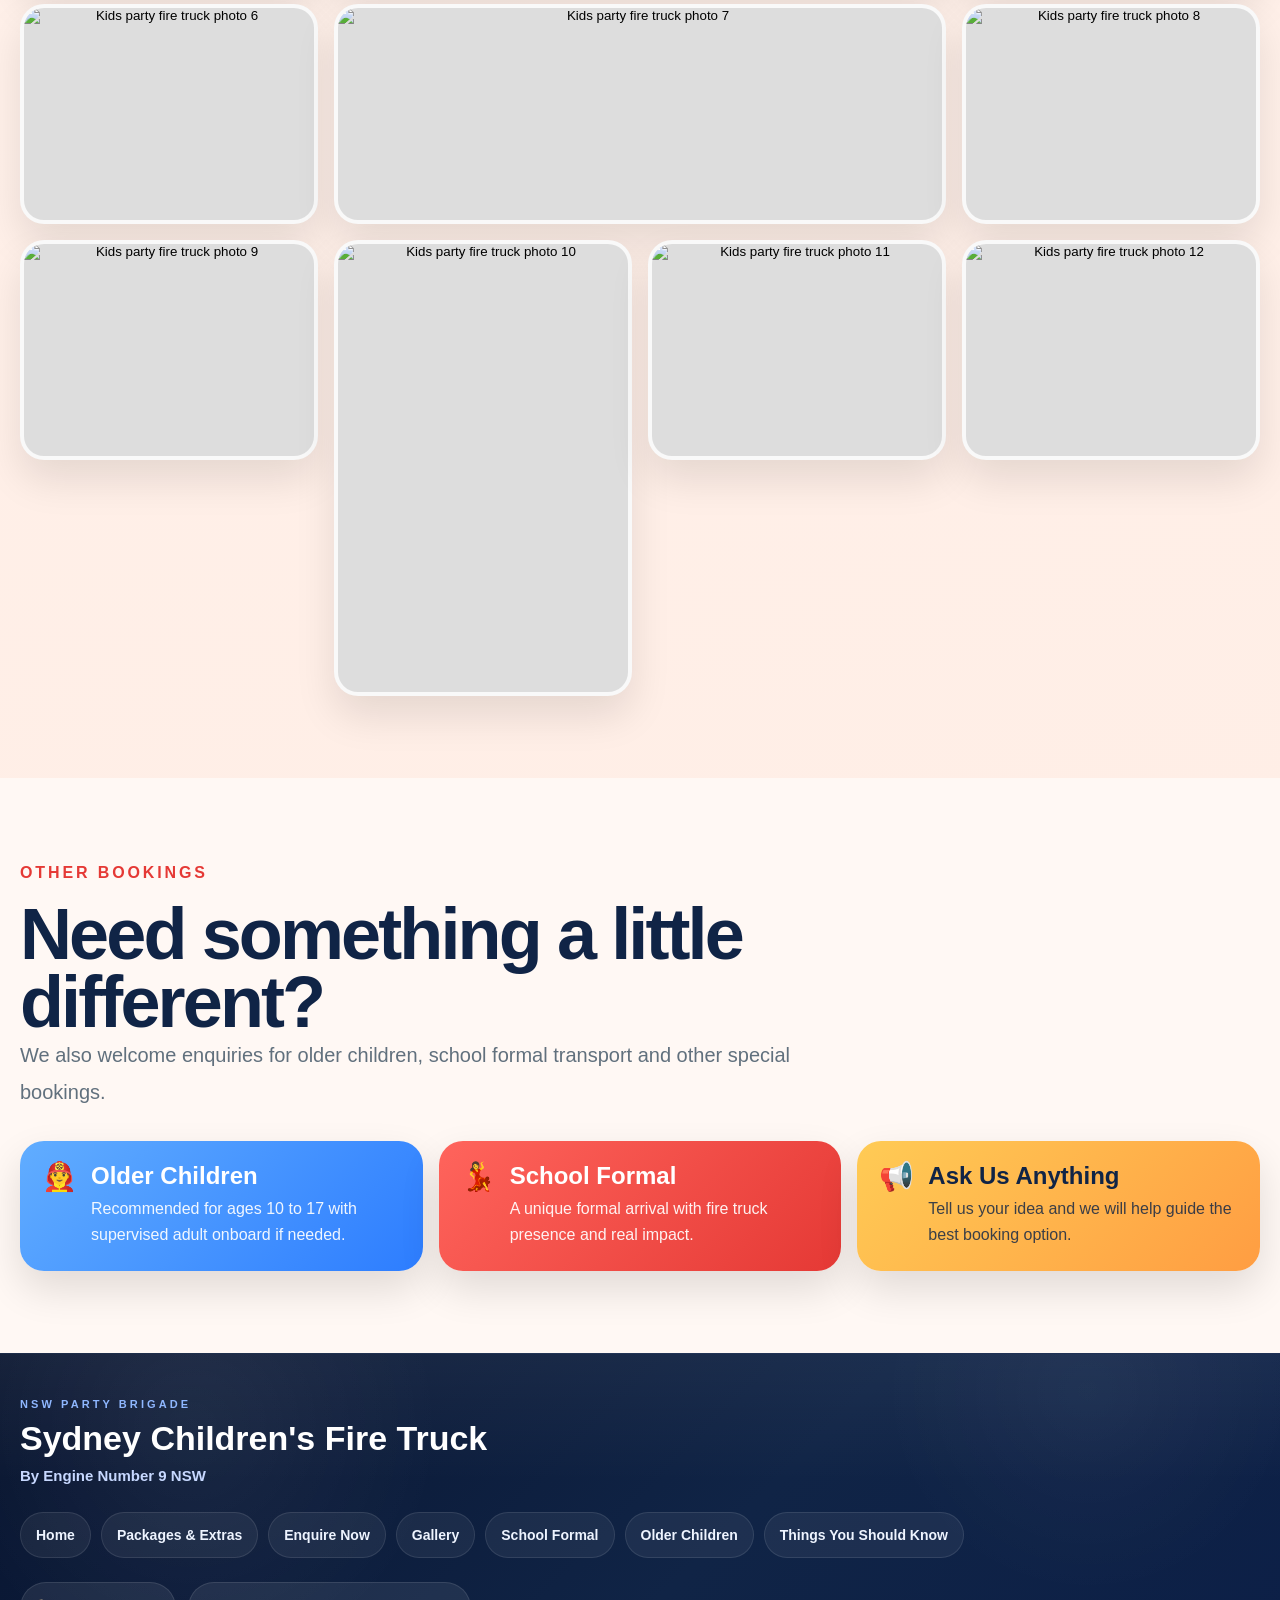
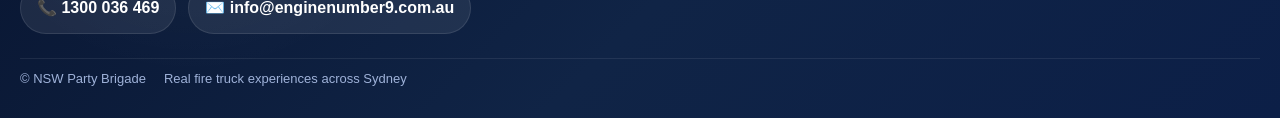
==== commit ab30c555: "Update index.html" ====
--- a/index.html
+++ b/index.html
@@ -51,7 +51,7 @@
           <span class="priority-icon">🔥</span>
           <div>
             <strong>Packages & Extras</strong>
-            <p>See Blue, Yellow, Orange and Red packages first.</p>
+            <p>See Blue, Yellow, Orange and Red packages, extras and inclusions.</p>
           </div>
         </a>
 
@@ -59,7 +59,7 @@
           <span class="priority-icon">📢</span>
           <div>
             <strong>Enquire Now</strong>
-            <p>Fast booking enquiry for parties, formals and more.</p>
+            <p>Fast booking enquiry for children’s parties, formals and private events.</p>
           </div>
         </a>
 
@@ -67,74 +67,8 @@
           <span class="priority-icon">📞</span>
           <div>
             <strong>Call 1300 036 469</strong>
-            <p>Talk to us directly about dates, packages and suburbs.</p>
-          </div>
-        </a>
-      </div>
-    </div>
-  </section>
-
-  <section class="section quick-links-premium">
-    <div class="container">
-      <div class="section-head">
-        <div class="tag">Quick page links</div>
-        <h2>Everything important has its own page.</h2>
-        <p>Keep the homepage clean, then let parents jump straight to the page they need.</p>
-      </div>
-
-      <div class="quick-link-grid">
-        <a class="quick-link-card quick-red" href="packages.html">
-          <div class="quick-top">
-            <span class="quick-emoji">🔥</span>
-            <span class="quick-label">Most important</span>
-          </div>
-          <h3>Packages & Extras</h3>
-          <p>See package colours, inclusions, prices and party extras.</p>
-        </a>
-
-        <a class="quick-link-card quick-blue" href="gallery.html">
-          <div class="quick-top">
-            <span class="quick-emoji">🚒</span>
-            <span class="quick-label">Real photos</span>
-          </div>
-          <h3>Gallery</h3>
-          <p>See the truck, the inside setup, family parties and fire hose fun.</p>
-        </a>
-
-        <a class="quick-link-card quick-orange" href="formal.html">
-          <div class="quick-top">
-            <span class="quick-emoji">💃</span>
-            <span class="quick-label">Older bookings</span>
-          </div>
-          <h3>School Formal</h3>
-          <p>Formal transport with a unique fire truck experience.</p>
-        </a>
-
-        <a class="quick-link-card quick-navy" href="older-children.html">
-          <div class="quick-top">
-            <span class="quick-emoji">👨‍🚒</span>
-            <span class="quick-label">Age 10–17</span>
-          </div>
-          <h3>Older Children</h3>
-          <p>Recommended for ages 10 to 17 with supervised adult onboard if needed.</p>
-        </a>
-
-        <a class="quick-link-card quick-red" href="terms.html">
-          <div class="quick-top">
-            <span class="quick-emoji">🧯</span>
-            <span class="quick-label">Important info</span>
-          </div>
-          <h3>Things You Should Know</h3>
-          <p>Accreditation, safety, fine print and important terms in one place.</p>
-        </a>
-
-        <a class="quick-link-card quick-blue" href="contact.html">
-          <div class="quick-top">
-            <span class="quick-emoji">📢</span>
-            <span class="quick-label">Fast contact</span>
-          </div>
-          <h3>Contact</h3>
-          <p>Send an enquiry quickly with your suburb, date and package type.</p>
+            <p>Talk to us directly about dates, suburbs, packages and availability.</p>
+          </div>
         </a>
       </div>
     </div>
@@ -143,24 +77,27 @@
   <section class="section brief-home-info">
     <div class="container">
       <div class="section-head">
-        <div class="tag">Brief information</div>
-        <h2>Why families choose NSW Party Brigade.</h2>
+        <div class="tag">Why families choose us</div>
+        <h2>More than a party ride — a real experience.</h2>
+        <p>
+          NSW Party Brigade creates unforgettable fire truck party experiences for children while making the day more enjoyable, easier and more memorable for parents too.
+        </p>
       </div>
 
       <div class="brief-grid">
         <div class="brief-box brief-red">
-          <h3>Real fire truck experience</h3>
-          <p>Not just a theme — a real fire truck with lights, music, bells and excitement.</p>
+          <h3>Real fire truck magic</h3>
+          <p>Not just a theme — a real fire truck with lights, music, bells and excitement that children remember for years.</p>
         </div>
 
         <div class="brief-box brief-blue">
-          <h3>Professional and accredited</h3>
-          <p>Engine Number 9 NSW PTY LTD operates with a strong focus on accreditation, safety and proper compliance.</p>
+          <h3>More fun for parents</h3>
+          <p>Parents get to enjoy the reactions, take incredible photos and be part of a unique event that feels exciting for the whole family.</p>
         </div>
 
         <div class="brief-box brief-gold">
-          <h3>Fun built for children</h3>
-          <p>Packages are designed around children’s party fun, with music, bubble fun, fire honkers and memorable moments.</p>
+          <h3>Professional crew</h3>
+          <p>Engine Number 9 NSW PTY LTD operates with a strong focus on presentation, safety, professionalism and proper compliance.</p>
         </div>
 
         <div class="brief-box brief-orange">
@@ -174,6 +111,62 @@
   <section class="section">
     <div class="container">
       <div class="section-head">
+        <div class="tag">Recognition</div>
+        <h2>A fire truck party experience recognised far beyond Sydney.</h2>
+        <p>
+          NSW Party Brigade by Engine Number 9 has earned local, national and international recognition for the exceptional quality, creativity and uniqueness of our children’s presentations, packages and professional crew.
+        </p>
+        <p>
+          There is simply no other children’s fire truck party experience that captures the same magic, excitement and nostalgia as Engine Number 9.
+        </p>
+        <p>
+          World-renowned, Engine Number 9 Fire Trucks and crew have hosted thousands of unforgettable children’s fire truck parties and iconic fire truck rides. Our all-inclusive experiences are crafted to deliver unmatched entertainment, energy and lasting memories — setting a global standard that is truly second to none.
+        </p>
+      </div>
+    </div>
+  </section>
+
+  <section class="section quick-links-premium">
+    <div class="container">
+      <div class="section-head">
+        <div class="tag">Helpful information</div>
+        <h2>Everything you need for booking is here.</h2>
+        <p>
+          Explore packages, see real event photos, check important information and send your enquiry when you are ready.
+        </p>
+      </div>
+
+      <div class="priority-strip">
+        <a class="priority-card priority-red" href="packages.html">
+          <span class="priority-icon">🔥</span>
+          <div>
+            <strong>View Packages</strong>
+            <p>Compare package colours, inclusions, extras and experience options.</p>
+          </div>
+        </a>
+
+        <a class="priority-card priority-blue" href="gallery.html">
+          <span class="priority-icon">🚒</span>
+          <div>
+            <strong>See Gallery</strong>
+            <p>Browse real truck photos, family moments and fire hose fun.</p>
+          </div>
+        </a>
+
+        <a class="priority-card priority-gold" href="terms.html">
+          <span class="priority-icon">🧯</span>
+          <div>
+            <strong>Important Info</strong>
+            <p>Read the things you should know before booking.</p>
+          </div>
+        </a>
+      </div>
+    </div>
+  </section>
+
+  <section class="section">
+    <div class="container">
+      <div class="section-head">
         <div class="tag">More party photos</div>
         <h2>See more of the fire truck fun.</h2>
         <p>Tap any photo to enlarge and browse through the gallery.</p>
@@ -227,6 +220,44 @@
         <button class="photo" type="button" onclick="openLightbox(11)">
           <img src="images/photo-12.jpg" alt="Kids party fire truck photo 12">
         </button>
+      </div>
+    </div>
+  </section>
+
+  <section class="section brief-home-info">
+    <div class="container">
+      <div class="section-head">
+        <div class="tag">Other bookings</div>
+        <h2>Need something a little different?</h2>
+        <p>
+          We also welcome enquiries for older children, school formal transport and other special bookings.
+        </p>
+      </div>
+
+      <div class="priority-strip">
+        <a class="priority-card priority-blue" href="older-children.html">
+          <span class="priority-icon">👨‍🚒</span>
+          <div>
+            <strong>Older Children</strong>
+            <p>Recommended for ages 10 to 17 with supervised adult onboard if needed.</p>
+          </div>
+        </a>
+
+        <a class="priority-card priority-red" href="formal.html">
+          <span class="priority-icon">💃</span>
+          <div>
+            <strong>School Formal</strong>
+            <p>A unique formal arrival with fire truck presence and real impact.</p>
+          </div>
+        </a>
+
+        <a class="priority-card priority-gold" href="contact.html">
+          <span class="priority-icon">📢</span>
+          <div>
+            <strong>Ask Us Anything</strong>
+            <p>Tell us your idea and we will help guide the best booking option.</p>
+          </div>
+        </a>
       </div>
     </div>
   </section>
@@ -293,8 +324,9 @@
       if (event.key === "ArrowLeft") changeSlide(-1);
     });
 
-    document.getElementById("lightbox").addEventListener("click", function(event) {
-      if (event.target.id === "lightbox") {
+    document.addEventListener("click", function(event) {
+      const lightbox = document.getElementById("lightbox");
+      if (event.target === lightbox) {
         closeLightbox();
       }
     });
--- a/assets/css/main.css
+++ b/assets/css/main.css
@@ -1,142 +1,1234 @@
+:root{
+  --bg:#fff5f0;
+  --paper:#ffffff;
+  --paper-soft:#fff0e8;
+  --text:#162033;
+  --muted:#61707d;
+  --line:#ecd7ca;
+  --red:#e53935;
+  --red-dark:#b91f1b;
+  --blue:#2d7dff;
+  --blue-dark:#123a8f;
+  --yellow:#ffd84f;
+  --orange:#ff9d42;
+  --navy:#102446;
+  --navy-deep:#0c1f47;
+  --shadow:0 20px 50px rgba(0,0,0,.10);
+  --max:1240px;
+}
+
+*{box-sizing:border-box;margin:0;padding:0}
+html{scroll-behavior:smooth}
+
+body{
+  margin:0;
+  font-family:Inter,Arial,sans-serif;
+  color:var(--text);
+  line-height:1.6;
+  background:radial-gradient(circle at top left,#fffdfb 0%,#fff5f0 42%,#ffece3 100%);
+}
+
+a{text-decoration:none;color:inherit}
+img{max-width:100%;display:block}
+.container{width:min(var(--max),calc(100% - 32px));margin:0 auto}
+
+h1{
+  font-size:clamp(54px,7vw,96px);
+  line-height:.92;
+  letter-spacing:-.04em;
+  font-weight:900;
+  margin:0;
+  color:var(--navy);
+}
+
+h2{
+  font-size:clamp(44px,6vw,72px);
+  line-height:.95;
+  letter-spacing:-.04em;
+  font-weight:900;
+  margin:0;
+  color:var(--navy);
+}
+
+h3{font-weight:900}
+
+.lead{
+  font-size:22px;
+  line-height:1.9;
+  color:var(--muted);
+  margin-top:18px;
+}
+
+.tag{
+  display:inline-block;
+  margin-bottom:14px;
+  font-size:16px;
+  letter-spacing:.18em;
+  text-transform:uppercase;
+  font-weight:900;
+  color:var(--red);
+}
+
+/* Prevent flash before header/footer load */
+#header,
+#footer{
+  opacity:0;
+  transition:opacity .4s ease;
+}
+
+body.components-loaded #header,
+body.components-loaded #footer{
+  opacity:1;
+}
+
 /* =========================
-RESET
+ULTRA PREMIUM HEADER
 ========================= */
-* {
-  box-sizing: border-box;
-  margin: 0;
-  padding: 0;
-}
-
-body {
-  background: #0b1220;
-  color: #fff;
-  font-family: Inter, system-ui, sans-serif;
-  line-height: 1.5;
+#header{
+  min-height:150px;
+}
+
+.site-header{
+  position:sticky;
+  top:0;
+  z-index:1000;
+  overflow:hidden;
+  isolation:isolate;
+  background:
+    radial-gradient(circle at 12% 18%, rgba(255,255,255,.16), transparent 26%),
+    radial-gradient(circle at 88% 12%, rgba(255,255,255,.08), transparent 18%),
+    linear-gradient(135deg,#12307a 0%, #2e77ff 45%, #1b50d4 100%);
+  border-bottom:1px solid rgba(255,255,255,.16);
+  box-shadow:
+    0 18px 40px rgba(18,58,143,.18),
+    inset 0 1px 0 rgba(255,255,255,.08);
+  backdrop-filter:blur(16px);
+  -webkit-backdrop-filter:blur(16px);
+  transition:box-shadow .28s ease, transform .28s ease, background .28s ease;
+}
+
+.site-header::before{
+  content:"";
+  position:absolute;
+  inset:0;
+  pointer-events:none;
+  background:
+    linear-gradient(180deg, rgba(255,255,255,.10), rgba(255,255,255,0) 35%),
+    radial-gradient(circle at center, rgba(255,255,255,.04), transparent 60%);
+  opacity:.9;
+  z-index:0;
+}
+
+.site-header::after{
+  content:"";
+  position:absolute;
+  inset:auto;
+  width:260px;
+  height:260px;
+  right:-80px;
+  top:-100px;
+  border-radius:50%;
+  background:radial-gradient(circle, rgba(92,170,255,.22), transparent 68%);
+  filter:blur(30px);
+  pointer-events:none;
+  z-index:0;
+}
+
+.site-header.is-shrunk{
+  box-shadow:
+    0 10px 24px rgba(18,58,143,.14),
+    inset 0 1px 0 rgba(255,255,255,.08);
+}
+
+.site-header-inner{
+  position:relative;
+  z-index:1;
+  padding:18px 0 14px;
+  transition:padding .28s ease;
+}
+
+.site-header.is-shrunk .site-header-inner{
+  padding:10px 0 10px;
+}
+
+.site-header-top{
+  display:flex;
+  align-items:flex-start;
+  justify-content:space-between;
+  gap:26px;
+}
+
+.site-brand{
+  display:flex;
+  align-items:center;
+  gap:20px;
+  min-width:0;
+  flex:1 1 auto;
+}
+
+.site-brand-logo-link{
+  display:inline-flex;
+  align-items:center;
+  justify-content:center;
+  flex:0 0 auto;
+}
+
+.logo-main{
+  width:165px;
+  height:165px;
+  object-fit:contain;
+  filter:drop-shadow(0 16px 30px rgba(0,0,0,.22));
+  transition:width .28s ease,height .28s ease,transform .22s ease,filter .22s ease;
+}
+
+.site-brand-logo-link:hover .logo-main{
+  transform:scale(1.03);
+  filter:drop-shadow(0 20px 36px rgba(0,0,0,.28));
+}
+
+.site-header.is-shrunk .logo-main{
+  width:120px;
+  height:120px;
+}
+
+.site-brand-text{
+  min-width:0;
+  max-width:700px;
+}
+
+.site-brand-kicker{
+  font-size:12px;
+  letter-spacing:.34em;
+  text-transform:uppercase;
+  font-weight:900;
+  color:#f0f5ff;
+  margin-bottom:10px;
+  text-shadow:0 2px 10px rgba(0,0,0,.15);
+}
+
+.brand-title{
+  font-size:clamp(34px,4vw,52px);
+  line-height:1.02;
+  font-weight:900;
+  color:#fff;
+  text-wrap:balance;
+  text-shadow:0 8px 24px rgba(0,0,0,.24);
+}
+
+.brand-subtitle{
+  font-size:16px;
+  font-weight:800;
+  color:#dfeaff;
+  margin-top:9px;
+  text-shadow:0 4px 14px rgba(0,0,0,.16);
 }
 
 /* =========================
-CONTAINER
+SOCIAL ICONS
 ========================= */
-.container {
-  width: min(1240px, calc(100% - 32px));
-  margin: auto;
+.site-socials{
+  display:flex;
+  align-items:flex-start;
+  justify-content:flex-end;
+  gap:10px;
+  flex:0 0 auto;
+  margin-top:8px;
+}
+
+.social-link{
+  width:53px;
+  height:53px;
+  border-radius:14px;
+  display:inline-flex;
+  align-items:center;
+  justify-content:center;
+  position:relative;
+  overflow:hidden;
+  text-decoration:none;
+  background:rgba(255,255,255,.08);
+  border:1px solid rgba(255,255,255,.14);
+  box-shadow:
+    0 12px 24px rgba(0,0,0,.18),
+    inset 0 1px 0 rgba(255,255,255,.10);
+  transition:
+    transform .22s ease,
+    box-shadow .22s ease,
+    border-color .22s ease,
+    background .22s ease;
+}
+
+.social-link::before{
+  content:"";
+  position:absolute;
+  inset:0;
+  background:linear-gradient(180deg, rgba(255,255,255,.18), rgba(255,255,255,0));
+  opacity:.7;
+  pointer-events:none;
+}
+
+.social-link::after{
+  content:"";
+  position:absolute;
+  inset:-45%;
+  background:radial-gradient(circle, rgba(255,255,255,.24), transparent 58%);
+  opacity:0;
+  transition:opacity .22s ease;
+  pointer-events:none;
+}
+
+.social-link:hover{
+  transform:translateY(-3px) scale(1.04);
+}
+
+.social-link:hover::after{
+  opacity:1;
+}
+
+.social-link svg{
+  width:22px;
+  height:22px;
+  fill:#fff;
+  display:block;
+  position:relative;
+  z-index:1;
+}
+
+.social-facebook{
+  background:linear-gradient(180deg,#3f82f5,#245fd2);
+}
+.social-facebook:hover{
+  box-shadow:
+    0 0 0 1px rgba(120,180,255,.28),
+    0 0 18px rgba(60,130,255,.35),
+    0 0 32px rgba(60,130,255,.18),
+    0 14px 28px rgba(20,60,180,.28);
+}
+
+.social-instagram{
+  background:linear-gradient(135deg,#f9ce34 0%,#ee2a7b 55%,#6228d7 100%);
+}
+.social-instagram:hover{
+  box-shadow:
+    0 0 0 1px rgba(255,170,200,.24),
+    0 0 18px rgba(238,42,123,.34),
+    0 0 30px rgba(255,140,80,.18),
+    0 14px 28px rgba(194,45,135,.28);
+}
+
+.social-tiktok{
+  background:linear-gradient(180deg,#141414,#000000);
+}
+.social-tiktok:hover{
+  box-shadow:
+    0 0 0 1px rgba(255,255,255,.10),
+    0 0 14px rgba(0,255,255,.18),
+    0 0 24px rgba(255,0,90,.16),
+    0 14px 28px rgba(0,0,0,.34);
+}
+
+.social-youtube{
+  background:linear-gradient(180deg,#ff3b30,#df0000);
+}
+.social-youtube:hover{
+  box-shadow:
+    0 0 0 1px rgba(255,120,120,.20),
+    0 0 18px rgba(255,50,50,.34),
+    0 0 30px rgba(255,100,100,.18),
+    0 14px 28px rgba(225,0,0,.28);
 }
 
 /* =========================
-HEADER GLOBAL FIX
+NAV
 ========================= */
-.site-header {
-  backdrop-filter: blur(12px);
+.site-nav-wrap{
+  margin-top:18px;
+  overflow-x:auto;
+  overflow-y:hidden;
+  scrollbar-width:none;
+  -ms-overflow-style:none;
+}
+
+.site-nav-wrap::-webkit-scrollbar{
+  display:none;
+}
+
+.site-nav{
+  display:flex;
+  gap:10px;
+  flex-wrap:nowrap;
+  min-width:max-content;
+  padding-bottom:4px;
+}
+
+.site-nav a{
+  display:inline-flex;
+  align-items:center;
+  justify-content:center;
+  padding:12px 16px;
+  border-radius:999px;
+  color:#eef4ff;
+  font-size:15px;
+  font-weight:900;
+  background:rgba(255,255,255,.09);
+  border:1px solid rgba(255,255,255,.12);
+  white-space:nowrap;
+  box-shadow:
+    inset 0 1px 0 rgba(255,255,255,.08),
+    0 10px 20px rgba(0,0,0,.07);
+  transition:transform .22s ease, box-shadow .22s ease, background .22s ease, border-color .22s ease;
+}
+
+.site-nav a:hover{
+  transform:translateY(-2px);
+  background:rgba(255,255,255,.17);
+  border-color:rgba(255,255,255,.22);
+  box-shadow:
+    0 14px 28px rgba(0,0,0,.14),
+    0 0 22px rgba(120,180,255,.14);
 }
 
 /* =========================
-NAV BUTTONS
+HEADER ACTIONS
 ========================= */
-.site-header nav a {
-  transition: all 0.25s ease;
-}
-
-.site-header nav a:hover {
-  background: rgba(255,255,255,0.18);
-  transform: translateY(-2px);
+.site-header-actions{
+  display:flex;
+  align-items:center;
+  gap:10px;
+  flex-wrap:wrap;
+  margin-top:16px;
+}
+
+.header-btn{
+  display:inline-flex;
+  align-items:center;
+  justify-content:center;
+  gap:10px;
+  border-radius:999px;
+  padding:14px 20px;
+  font-weight:900;
+  font-size:16px;
+  color:#fff;
+  text-decoration:none;
+  transition:transform .22s ease, box-shadow .22s ease, background .22s ease;
+}
+
+.header-btn:hover{
+  transform:translateY(-2px);
+}
+
+.phone-btn{
+  background:rgba(255,255,255,.14);
+  border:1px solid rgba(255,255,255,.18);
+  box-shadow:
+    0 10px 20px rgba(0,0,0,.08),
+    inset 0 1px 0 rgba(255,255,255,.12);
+}
+
+.phone-btn:hover{
+  background:rgba(255,255,255,.22);
+  box-shadow:
+    0 16px 28px rgba(0,0,0,.14),
+    0 0 18px rgba(140,190,255,.14);
+}
+
+.enquire-btn{
+  background:linear-gradient(180deg,#ff7066,#e53935);
+  box-shadow:
+    0 14px 26px rgba(229,57,53,.24),
+    inset 0 1px 0 rgba(255,255,255,.14);
+}
+
+.enquire-btn:hover{
+  box-shadow:
+    0 20px 34px rgba(229,57,53,.30),
+    0 0 28px rgba(255,120,90,.18);
 }
 
 /* =========================
-PRIMARY BUTTONS
+HOMEPAGE
 ========================= */
-.btn,
-.site-header a[href*="contact"] {
-  transition: all 0.25s ease;
-}
-
-.btn:hover,
-.site-header a[href*="contact"]:hover {
-  transform: translateY(-3px);
-  box-shadow: 0 12px 28px rgba(0,0,0,0.3);
+.hero-priority{
+  padding:18px 0 34px;
+  background:linear-gradient(180deg,#fff6f1 0%, #ffece3 100%);
+}
+
+.hero-top-photo{
+  margin-bottom:24px;
+}
+
+.hero-photo-card{
+  background:#fff;
+  border:1px solid var(--line);
+  border-radius:30px;
+  padding:12px;
+  box-shadow:0 24px 60px rgba(0,0,0,.12);
+  position:relative;
+}
+
+.hero-photo-card img{
+  width:100%;
+  border-radius:22px;
+  object-fit:cover;
+  animation:truckDrive 4.5s ease-in-out infinite;
+}
+
+.hero-priority-grid{
+  display:grid;
+  grid-template-columns:1fr;
+  gap:28px;
+  align-items:center;
+}
+
+@keyframes truckDrive{
+  0%,100%{transform:translateX(0) translateY(0)}
+  25%{transform:translateX(8px) translateY(-2px)}
+  50%{transform:translateX(16px) translateY(0)}
+  75%{transform:translateX(8px) translateY(2px)}
+}
+
+.priority-actions{
+  display:flex;
+  gap:12px;
+  flex-wrap:wrap;
+  margin-top:26px;
+}
+
+.btn{
+  display:inline-flex;
+  align-items:center;
+  justify-content:center;
+  gap:8px;
+  padding:14px 22px;
+  border-radius:999px;
+  border:1px solid transparent;
+  font-weight:900;
+  transition:transform .22s ease, box-shadow .22s ease, filter .22s ease, background .22s ease;
+  position:relative;
+  overflow:hidden;
+}
+
+.btn:hover{
+  transform:translateY(-2px) scale(1.02);
+}
+
+.btn::after{
+  content:"";
+  position:absolute;
+  inset:-40%;
+  background:radial-gradient(circle, rgba(255,255,255,.24) 0%, transparent 55%);
+  opacity:0;
+  transition:opacity .25s ease;
+  pointer-events:none;
+}
+
+.btn:hover::after{
+  opacity:1;
+}
+
+.btn-primary{
+  color:#fff;
+  background:linear-gradient(180deg,#ff665e,var(--red));
+  box-shadow:0 14px 28px rgba(229,57,53,.22),0 0 0 rgba(229,57,53,0);
+}
+
+.btn-primary:hover{
+  box-shadow:0 0 28px rgba(229,57,53,.38),0 0 60px rgba(255,120,90,.18),0 18px 34px rgba(229,57,53,.30);
+}
+
+.btn-blue{
+  color:#fff;
+  background:linear-gradient(180deg,#6ab1ff,var(--blue));
+  box-shadow:0 14px 28px rgba(45,125,255,.20),0 0 0 rgba(45,125,255,0);
+}
+
+.btn-blue:hover{
+  box-shadow:0 0 26px rgba(45,125,255,.34),0 0 58px rgba(90,170,255,.16),0 18px 34px rgba(45,125,255,.26);
+}
+
+.btn-light{
+  color:var(--navy);
+  background:#fff;
+  border:1px solid var(--line);
+  box-shadow:0 12px 24px rgba(0,0,0,.06);
+}
+
+.btn-light:hover{
+  box-shadow:0 0 20px rgba(255,180,120,.16),0 18px 30px rgba(0,0,0,.08);
+}
+
+.priority-pills{
+  display:flex;
+  flex-wrap:wrap;
+  gap:12px;
+  margin-top:24px;
+}
+
+.priority-pills div{
+  background:#fff;
+  border:1px solid var(--line);
+  border-radius:999px;
+  padding:12px 16px;
+  font-weight:800;
+  color:var(--navy);
+  box-shadow:0 10px 20px rgba(0,0,0,.04);
+}
+
+.section{
+  padding:82px 0;
+}
+
+.priority-strip-wrap{
+  padding-top:16px;
+  padding-bottom:20px;
+}
+
+.priority-strip{
+  display:grid;
+  grid-template-columns:repeat(3,1fr);
+  gap:16px;
+}
+
+.priority-card{
+  display:flex;
+  gap:14px;
+  align-items:flex-start;
+  border-radius:24px;
+  padding:22px;
+  color:#fff;
+  box-shadow:0 18px 40px rgba(0,0,0,.12);
+  transition:transform .22s ease, box-shadow .22s ease;
+}
+
+.priority-card:hover{
+  transform:translateY(-6px);
+  box-shadow:0 24px 54px rgba(0,0,0,.16);
+}
+
+.priority-card strong{
+  display:block;
+  font-size:24px;
+  line-height:1.05;
+  margin-bottom:8px;
+}
+
+.priority-card p{
+  margin:0;
+  line-height:1.65;
+  color:rgba(255,255,255,.92);
+}
+
+.priority-icon{
+  font-size:28px;
+  line-height:1;
+}
+
+.priority-red{
+  background:linear-gradient(135deg,#ff645c,#e53935);
+}
+
+.priority-blue{
+  background:linear-gradient(135deg,#61adff,#2d7dff);
+}
+
+.priority-gold{
+  background:linear-gradient(135deg,#ffcb55,#ff9d42);
+  color:var(--navy);
+}
+
+.priority-gold p{
+  color:rgba(16,36,70,.82);
+}
+
+.quick-links-premium{
+  background:linear-gradient(180deg,#fff8f4 0%,#fff1eb 100%);
+}
+
+.section-head{
+  max-width:860px;
+  margin-bottom:30px;
+}
+
+.section-head p{
+  font-size:20px;
+  line-height:1.85;
+  color:var(--muted);
+}
+
+.quick-link-grid{
+  display:grid;
+  grid-template-columns:repeat(3,1fr);
+  gap:16px;
+}
+
+.quick-link-card{
+  border-radius:26px;
+  padding:24px;
+  color:#fff;
+  box-shadow:0 18px 40px rgba(0,0,0,.10);
+  transition:transform .24s ease, box-shadow .24s ease;
+}
+
+.quick-link-card:hover{
+  transform:translateY(-6px);
+  box-shadow:0 24px 56px rgba(0,0,0,.14);
+}
+
+.quick-link-card h3{
+  margin:14px 0 10px;
+  color:#fff;
+  font-size:30px;
+}
+
+.quick-link-card p{
+  margin:0;
+  color:rgba(255,255,255,.92);
+  line-height:1.7;
+}
+
+.quick-top{
+  display:flex;
+  align-items:center;
+  justify-content:space-between;
+  gap:12px;
+}
+
+.quick-emoji{
+  font-size:28px;
+}
+
+.quick-label{
+  font-size:12px;
+  font-weight:900;
+  letter-spacing:.12em;
+  text-transform:uppercase;
+  opacity:.95;
+}
+
+.quick-red{background:linear-gradient(135deg,#ff6359,#e53935)}
+.quick-blue{background:linear-gradient(135deg,#61adff,#2d7dff)}
+.quick-orange{background:linear-gradient(135deg,#ffb357,#ff8d2c)}
+.quick-navy{background:linear-gradient(135deg,#1d3c7d,#102446)}
+
+.brief-home-info{
+  background:#fff8f4;
+}
+
+.brief-grid{
+  display:grid;
+  grid-template-columns:repeat(4,1fr);
+  gap:16px;
+}
+
+.brief-box{
+  border-radius:24px;
+  padding:24px;
+  box-shadow:0 14px 34px rgba(0,0,0,.08);
+}
+
+.brief-box h3{
+  margin:0 0 10px;
+  color:var(--navy);
+}
+
+.brief-box p{
+  margin:0;
+  line-height:1.75;
+  color:var(--muted);
+}
+
+.brief-red{background:#fff0ef;border:1px solid #ffc9c7}
+.brief-blue{background:#eef5ff;border:1px solid #cfe0ff}
+.brief-gold{background:#fff8e7;border:1px solid #ffe29f}
+.brief-orange{background:#fff1e7;border:1px solid #ffd0ad}
+
+.photo-grid{
+  display:grid;
+  gap:16px;
+}
+
+.photo-grid-premium{
+  grid-template-columns:repeat(4,1fr);
+  grid-auto-rows:220px;
+}
+
+.photo{
+  appearance:none;
+  border:none;
+  padding:0;
+  margin:0;
+  cursor:pointer;
+  min-height:220px;
+  overflow:hidden;
+  border-radius:24px;
+  border:4px solid rgba(255,255,255,.82);
+  box-shadow:0 20px 40px rgba(0,0,0,.10);
+  background:#ddd;
+  position:relative;
+}
+
+.photo::after{
+  content:"Tap to enlarge";
+  position:absolute;
+  left:14px;
+  bottom:14px;
+  background:rgba(0,0,0,.65);
+  color:#fff;
+  font-size:12px;
+  font-weight:900;
+  letter-spacing:.06em;
+  padding:8px 10px;
+  border-radius:999px;
+  opacity:0;
+  transform:translateY(8px);
+  transition:.25s ease;
+}
+
+.photo:hover::after{
+  opacity:1;
+  transform:translateY(0);
+}
+
+.photo img{
+  width:100%;
+  height:100%;
+  object-fit:cover;
+  transition:transform .45s ease;
+}
+
+.photo:hover img{
+  transform:scale(1.05);
+}
+
+.photo-wide{
+  grid-column:span 2;
+}
+
+.photo-tall{
+  grid-row:span 2;
+}
+
+.lightbox{
+  position:fixed;
+  inset:0;
+  background:rgba(0,0,0,.88);
+  display:none;
+  align-items:center;
+  justify-content:center;
+  z-index:9999;
+  padding:30px;
+}
+
+.lightbox.is-open{
+  display:flex;
+}
+
+.lightbox-stage{
+  width:min(1100px, calc(100vw - 180px));
+  height:min(80vh, 820px);
+  display:flex;
+  align-items:center;
+  justify-content:center;
+}
+
+.lightbox-stage img{
+  max-width:100%;
+  max-height:100%;
+  border-radius:22px;
+  box-shadow:0 24px 70px rgba(0,0,0,.35);
+}
+
+.lightbox-close{
+  position:absolute;
+  top:20px;
+  right:20px;
+  width:68px;
+  height:68px;
+  border:none;
+  border-radius:999px;
+  background:#fff;
+  color:#111;
+  font-size:34px;
+  font-weight:900;
+  cursor:pointer;
+  box-shadow:0 10px 26px rgba(0,0,0,.28);
+  z-index:2;
+}
+
+.lightbox-arrow{
+  position:absolute;
+  top:50%;
+  transform:translateY(-50%);
+  width:76px;
+  height:76px;
+  border:none;
+  border-radius:999px;
+  background:#fff;
+  color:#111;
+  font-size:38px;
+  font-weight:900;
+  cursor:pointer;
+  box-shadow:0 10px 26px rgba(0,0,0,.28);
+  z-index:2;
+}
+
+.lightbox-prev{left:24px}
+.lightbox-next{right:24px}
+
+.lightbox-close:hover,
+.lightbox-arrow:hover{
+  transform:translateY(-50%) scale(1.05);
+}
+
+.lightbox-close:hover{
+  transform:scale(1.05);
 }
 
 /* =========================
-PHONE BUTTON
+PREMIUM FOOTER
 ========================= */
-a[href^="tel"] {
-  transition: all 0.25s ease;
-}
-
-a[href^="tel"]:hover {
-  background: rgba(255,255,255,0.25);
+.site-footer{
+  position:relative;
+  overflow:hidden;
+  background:
+    radial-gradient(circle at 15% 20%, rgba(255,255,255,.06), transparent 22%),
+    radial-gradient(circle at 85% 10%, rgba(255,255,255,.04), transparent 18%),
+    linear-gradient(135deg,#08142f 0%, #102446 55%, #0c1f47 100%);
+  border-top:1px solid rgba(255,255,255,.08);
+  padding:42px 0 28px;
+  color:#dfe8ff;
+}
+
+.site-footer::before{
+  content:"";
+  position:absolute;
+  inset:0;
+  pointer-events:none;
+  background:linear-gradient(180deg, rgba(255,255,255,.05), transparent 35%);
+}
+
+.site-footer-inner{
+  position:relative;
+  z-index:1;
+  display:grid;
+  gap:24px;
+}
+
+.site-footer-brand h3{
+  margin:0;
+  font-size:clamp(24px,3vw,34px);
+  line-height:1.02;
+  font-weight:900;
+  color:#fff;
+}
+
+.site-footer-kicker{
+  margin-bottom:8px;
+  font-size:11px;
+  letter-spacing:.28em;
+  text-transform:uppercase;
+  font-weight:900;
+  color:#8fb7ff;
+}
+
+.site-footer-brand p{
+  margin-top:8px;
+  font-size:15px;
+  color:#c7d8ff;
+  font-weight:700;
+}
+
+.site-footer-links{
+  display:flex;
+  flex-wrap:wrap;
+  gap:10px;
+}
+
+.site-footer-links a{
+  display:inline-flex;
+  align-items:center;
+  justify-content:center;
+  padding:11px 15px;
+  border-radius:999px;
+  background:rgba(255,255,255,.06);
+  border:1px solid rgba(255,255,255,.10);
+  color:#eef4ff;
+  font-size:14px;
+  font-weight:800;
+  transition:all .22s ease;
+}
+
+.site-footer-links a:hover{
+  transform:translateY(-2px);
+  background:rgba(255,255,255,.12);
+  box-shadow:0 10px 22px rgba(0,0,0,.18);
+}
+
+.site-footer-contact{
+  display:flex;
+  flex-wrap:wrap;
+  gap:12px;
+}
+
+.site-footer-contact a{
+  display:inline-flex;
+  align-items:center;
+  gap:8px;
+  padding:12px 16px;
+  border-radius:999px;
+  background:rgba(255,255,255,.08);
+  border:1px solid rgba(255,255,255,.10);
+  color:#fff;
+  font-weight:900;
+  transition:all .22s ease;
+}
+
+.site-footer-contact a:hover{
+  transform:translateY(-2px);
+  background:rgba(255,255,255,.14);
+}
+
+.site-footer-bottom{
+  display:flex;
+  flex-wrap:wrap;
+  gap:10px 18px;
+  padding-top:10px;
+  border-top:1px solid rgba(255,255,255,.08);
+  font-size:13px;
+  color:#9fb2d9;
+}
+
+@media (max-width:640px){
+  .site-footer{
+    padding:34px 0 24px;
+  }
+
+  .site-footer-links,
+  .site-footer-contact,
+  .site-footer-bottom{
+    flex-direction:column;
+    align-items:flex-start;
+  }
+
+  .site-footer-links a,
+  .site-footer-contact a{
+    width:100%;
+  }
 }
 
 /* =========================
-SOCIAL ICONS (FIX YOUR ISSUE 🔥)
+RESPONSIVE
 ========================= */
-.site-header img[alt="Facebook"],
-.site-header img[alt="Instagram"],
-.site-header img[alt="TikTok"],
-.site-header img[alt="YouTube"] {
-  background: transparent !important;
-  border-radius: 0 !important;
-  box-shadow: none !important;
-  filter: drop-shadow(0 4px 10px rgba(0,0,0,0.4));
-  transition: all 0.25s ease;
-}
-
-.site-header img:hover {
-  transform: scale(1.15);
-  filter: drop-shadow(0 8px 18px rgba(0,0,0,0.6));
-}
-
-/* =========================
-SECTIONS
-========================= */
-section {
-  padding: 60px 0;
-}
-
-/* =========================
-HEADINGS
-========================= */
-h1, h2, h3 {
-  font-weight: 900;
-}
-
-/* =========================
-CARDS / GLASS EFFECT
-========================= */
-.card {
-  background: rgba(255,255,255,0.05);
-  border-radius: 20px;
-  padding: 20px;
-  border: 1px solid rgba(255,255,255,0.08);
-  backdrop-filter: blur(10px);
-}
-
-/* =========================
-FOOTER
-========================= */
-footer {
-  background: #05070d;
-  border-top: 1px solid rgba(255,255,255,0.08);
-  padding: 40px 0;
-  text-align: center;
-  color: #aaa;
-}
-
-/* =========================
-MOBILE OPTIMISATION
-========================= */
-@media (max-width: 768px) {
-
-  .site-header img {
-    width: 70px !important;
-    height: 70px !important;
-  }
-
-  .site-header h1 {
-    font-size: 22px !important;
-  }
-
-  nav {
-    justify-content: center !important;
-  }
-
-}
+@media (max-width:1100px){
+  .priority-strip,
+  .quick-link-grid,
+  .brief-grid,
+  .photo-grid-premium{
+    grid-template-columns:1fr;
+  }
+
+  .photo-wide,
+  .photo-tall{
+    grid-column:auto;
+    grid-row:auto;
+  }
+
+  .lightbox-stage{
+    width:min(100%, calc(100vw - 110px));
+    height:min(76vh, 700px);
+  }
+
+  .logo-main{
+    width:140px;
+    height:140px;
+  }
+
+  .site-header.is-shrunk .logo-main{
+    width:105px;
+    height:105px;
+  }
+}
+
+@media (max-width:768px){
+  #header{
+    min-height:120px;
+  }
+
+  .site-header-top{
+    align-items:flex-start;
+    gap:14px;
+  }
+
+  .site-header-inner{
+    padding:12px 0 12px;
+  }
+
+  .site-header.is-shrunk .site-header-inner{
+    padding:8px 0 8px;
+  }
+
+  .site-brand{
+    align-items:flex-start;
+    gap:12px;
+    flex:1 1 auto;
+    min-width:0;
+  }
+
+  .logo-main{
+    width:96px;
+    height:96px;
+  }
+
+  .site-header.is-shrunk .logo-main{
+    width:74px;
+    height:74px;
+  }
+
+  .site-brand-kicker{
+    font-size:10px;
+    letter-spacing:.20em;
+    margin-bottom:4px;
+  }
+
+  .brand-title{
+    font-size:22px;
+    line-height:1.03;
+  }
+
+  .brand-subtitle{
+    font-size:12px;
+    margin-top:4px;
+  }
+
+  .site-socials{
+    gap:8px;
+    margin-top:2px;
+  }
+
+  .social-link{
+    width:40px;
+    height:40px;
+    border-radius:10px;
+  }
+
+  .social-link svg{
+    width:18px;
+    height:18px;
+  }
+
+  .site-nav{
+    gap:10px;
+  }
+
+  .site-nav a{
+    font-size:15px;
+    padding:11px 16px;
+  }
+
+  .site-header-actions{
+    display:grid;
+    grid-template-columns:1fr 1fr;
+    gap:10px;
+  }
+
+  .header-btn{
+    width:100%;
+    padding:14px 14px;
+    font-size:15px;
+  }
+}
+
+@media (max-width:560px){
+  .site-header-top{
+    gap:10px;
+  }
+
+  .logo-main{
+    width:82px;
+    height:82px;
+  }
+
+  .site-header.is-shrunk .logo-main{
+    width:66px;
+    height:66px;
+  }
+
+  .brand-title{
+    font-size:20px;
+  }
+
+  .brand-subtitle{
+    font-size:11px;
+  }
+
+  .site-socials{
+    gap:7px;
+  }
+
+  .social-link{
+    width:38px;
+    height:38px;
+  }
+
+  .social-link svg{
+    width:17px;
+    height:17px;
+  }
+
+  .site-header-actions{
+    grid-template-columns:1fr;
+  }
+}
+
+@media (max-width:640px){
+  .lead,
+  .section-head p{
+    font-size:18px;
+  }
+
+  .priority-actions{
+    flex-direction:column;
+    align-items:flex-start;
+  }
+
+  .hero-photo-card img{
+    animation:truckDriveMobile 4.5s ease-in-out infinite;
+  }
+
+  .lightbox{
+    padding:18px;
+  }
+
+  .lightbox-stage{
+    width:calc(100vw - 36px);
+    height:70vh;
+  }
+
+  .lightbox-close{
+    width:58px;
+    height:58px;
+    font-size:28px;
+    top:14px;
+    right:14px;
+  }
+
+  .lightbox-arrow{
+    width:58px;
+    height:58px;
+    font-size:30px;
+    bottom:16px;
+    top:auto;
+    transform:none;
+  }
+
+  .lightbox-prev{left:14px}
+  .lightbox-next{right:14px}
+
+  .lightbox-arrow:hover{
+    transform:scale(1.04);
+  }
+}
+
+@keyframes truckDriveMobile{
+  0%,100%{transform:translateX(0) translateY(0)}
+  50%{transform:translateX(6px) translateY(0)}
+}
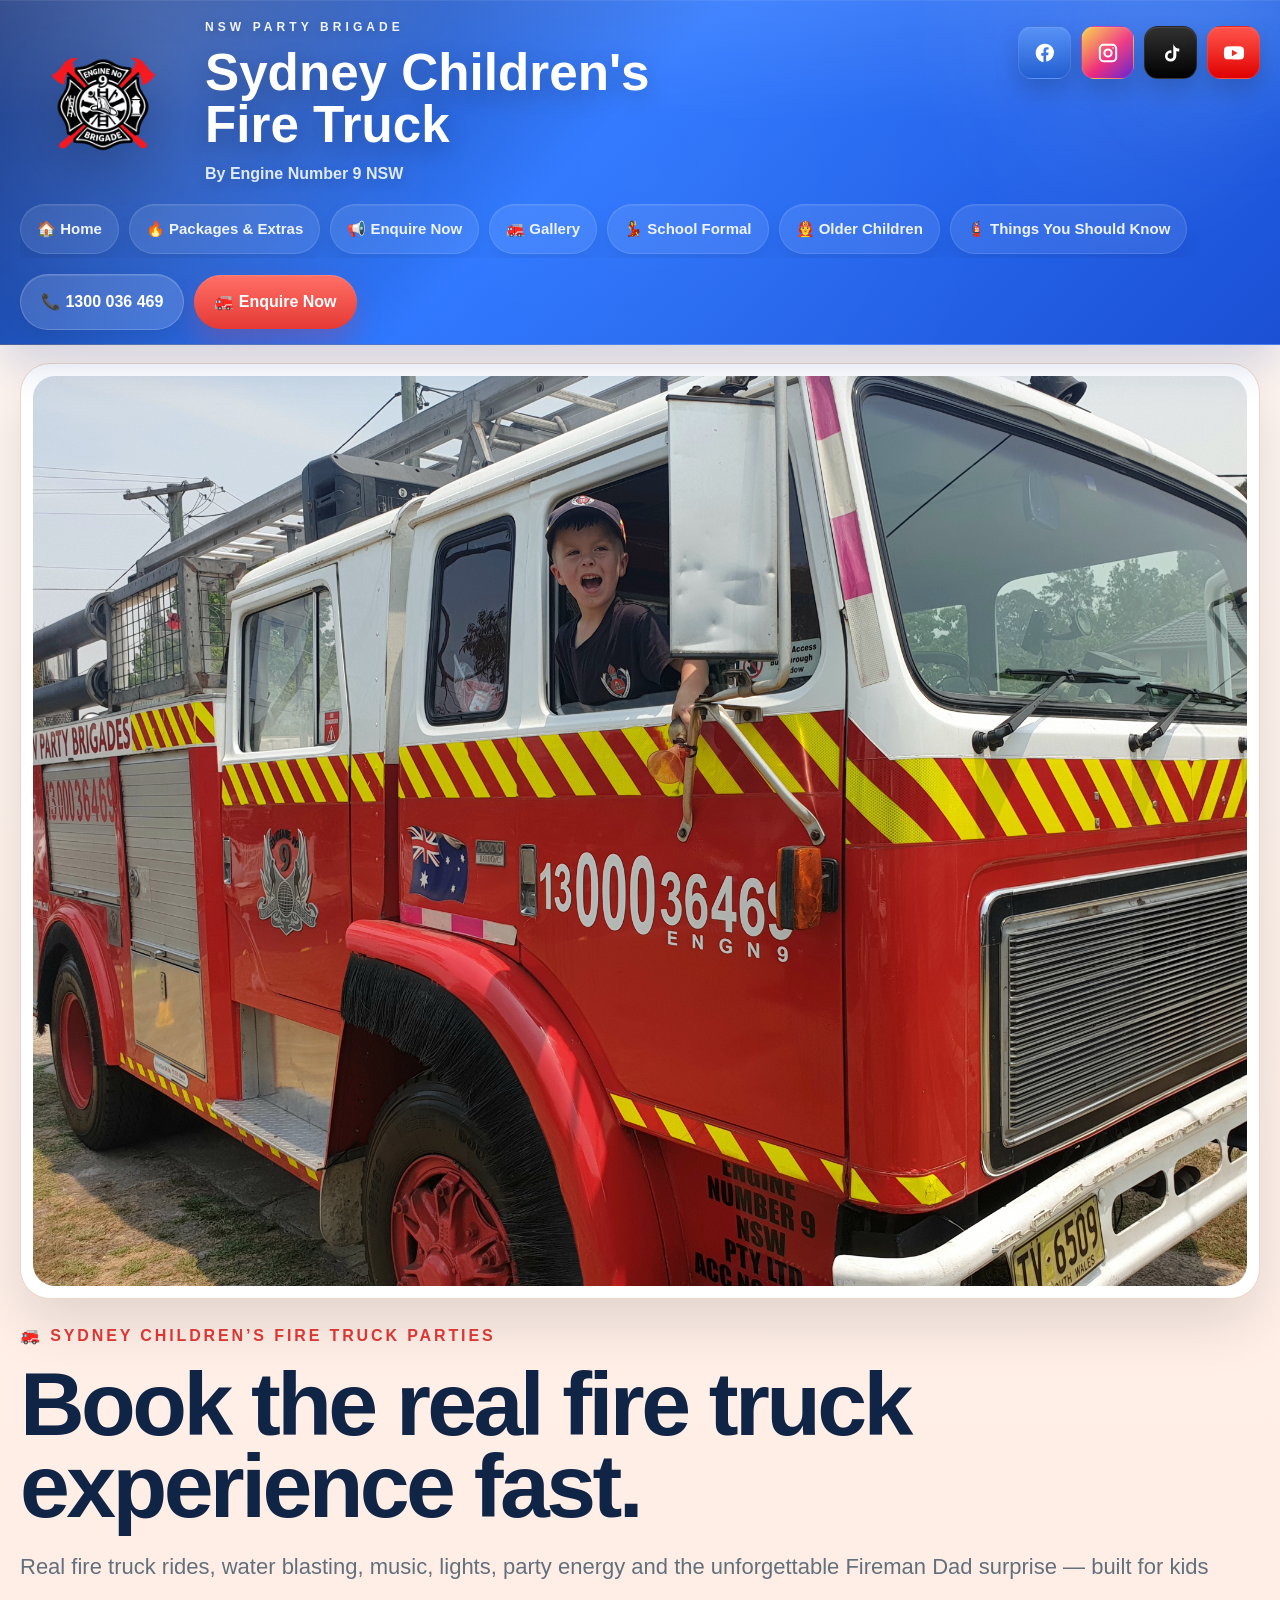
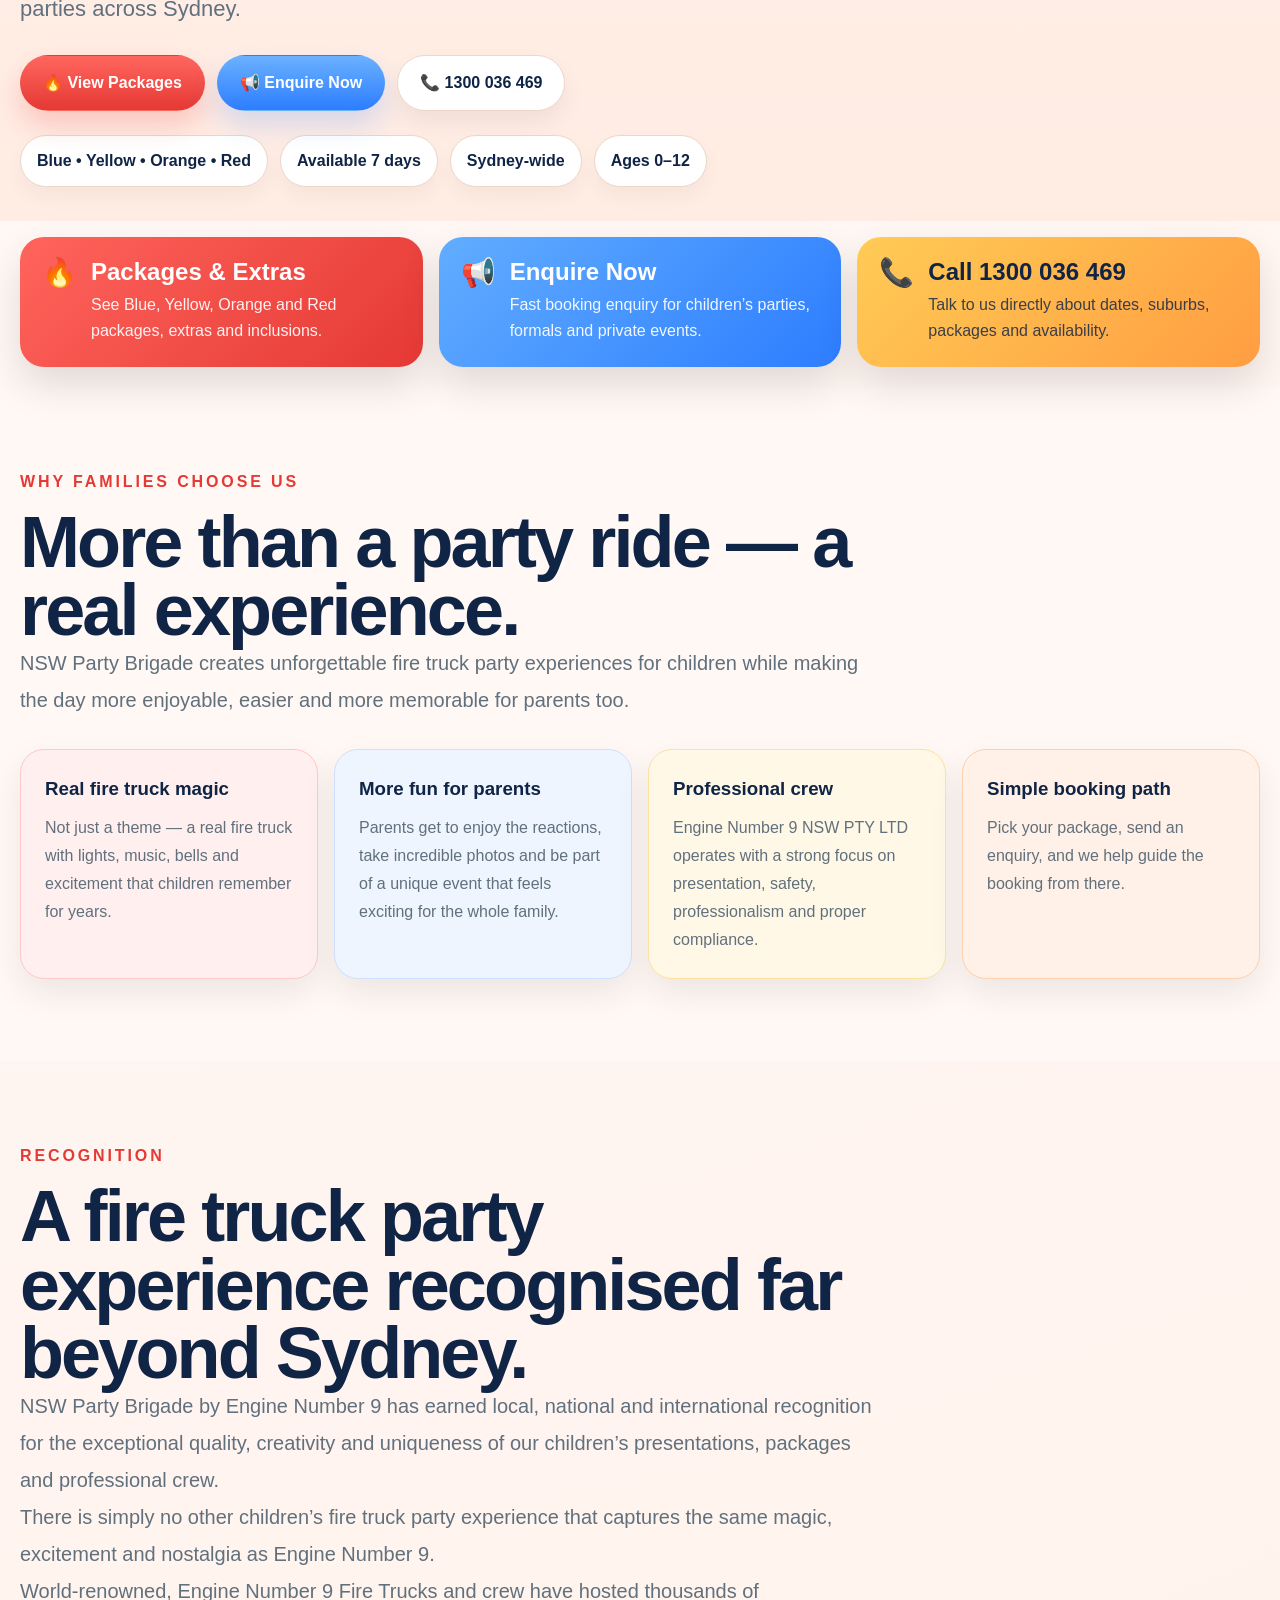
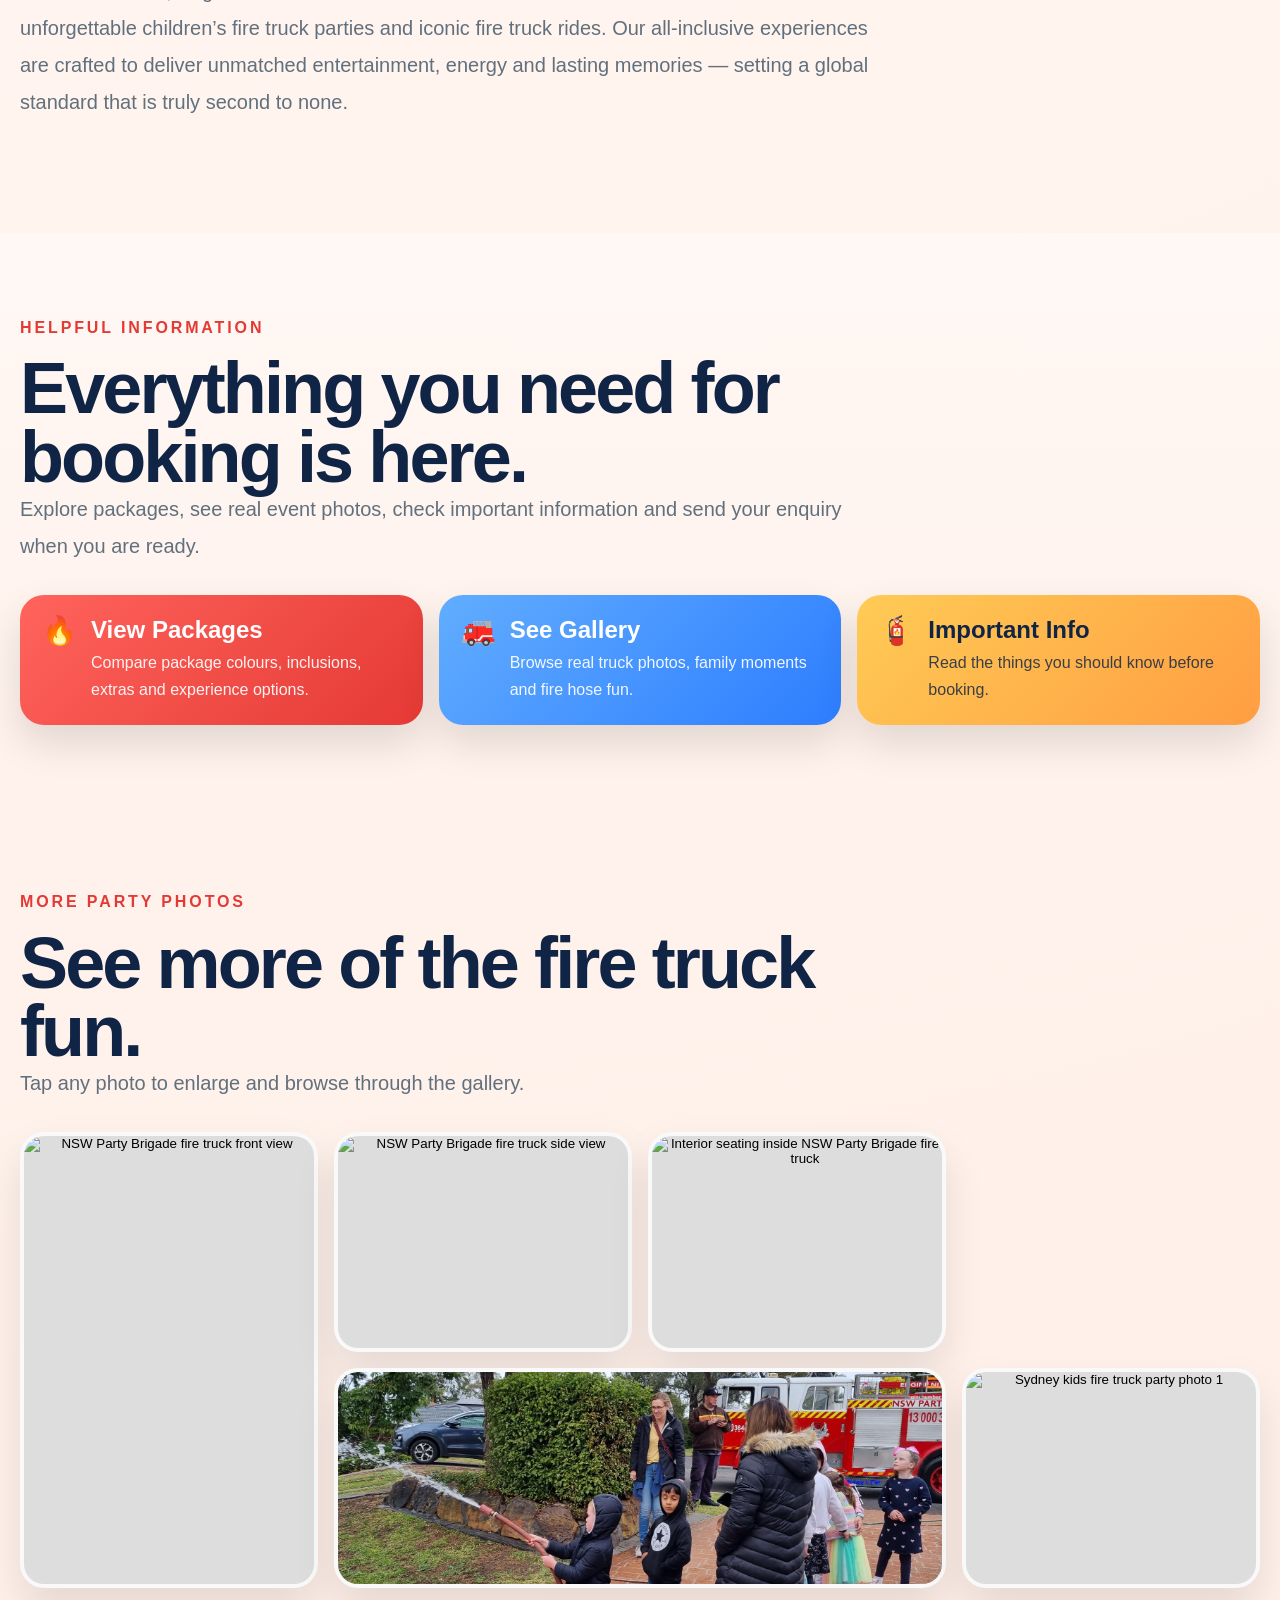
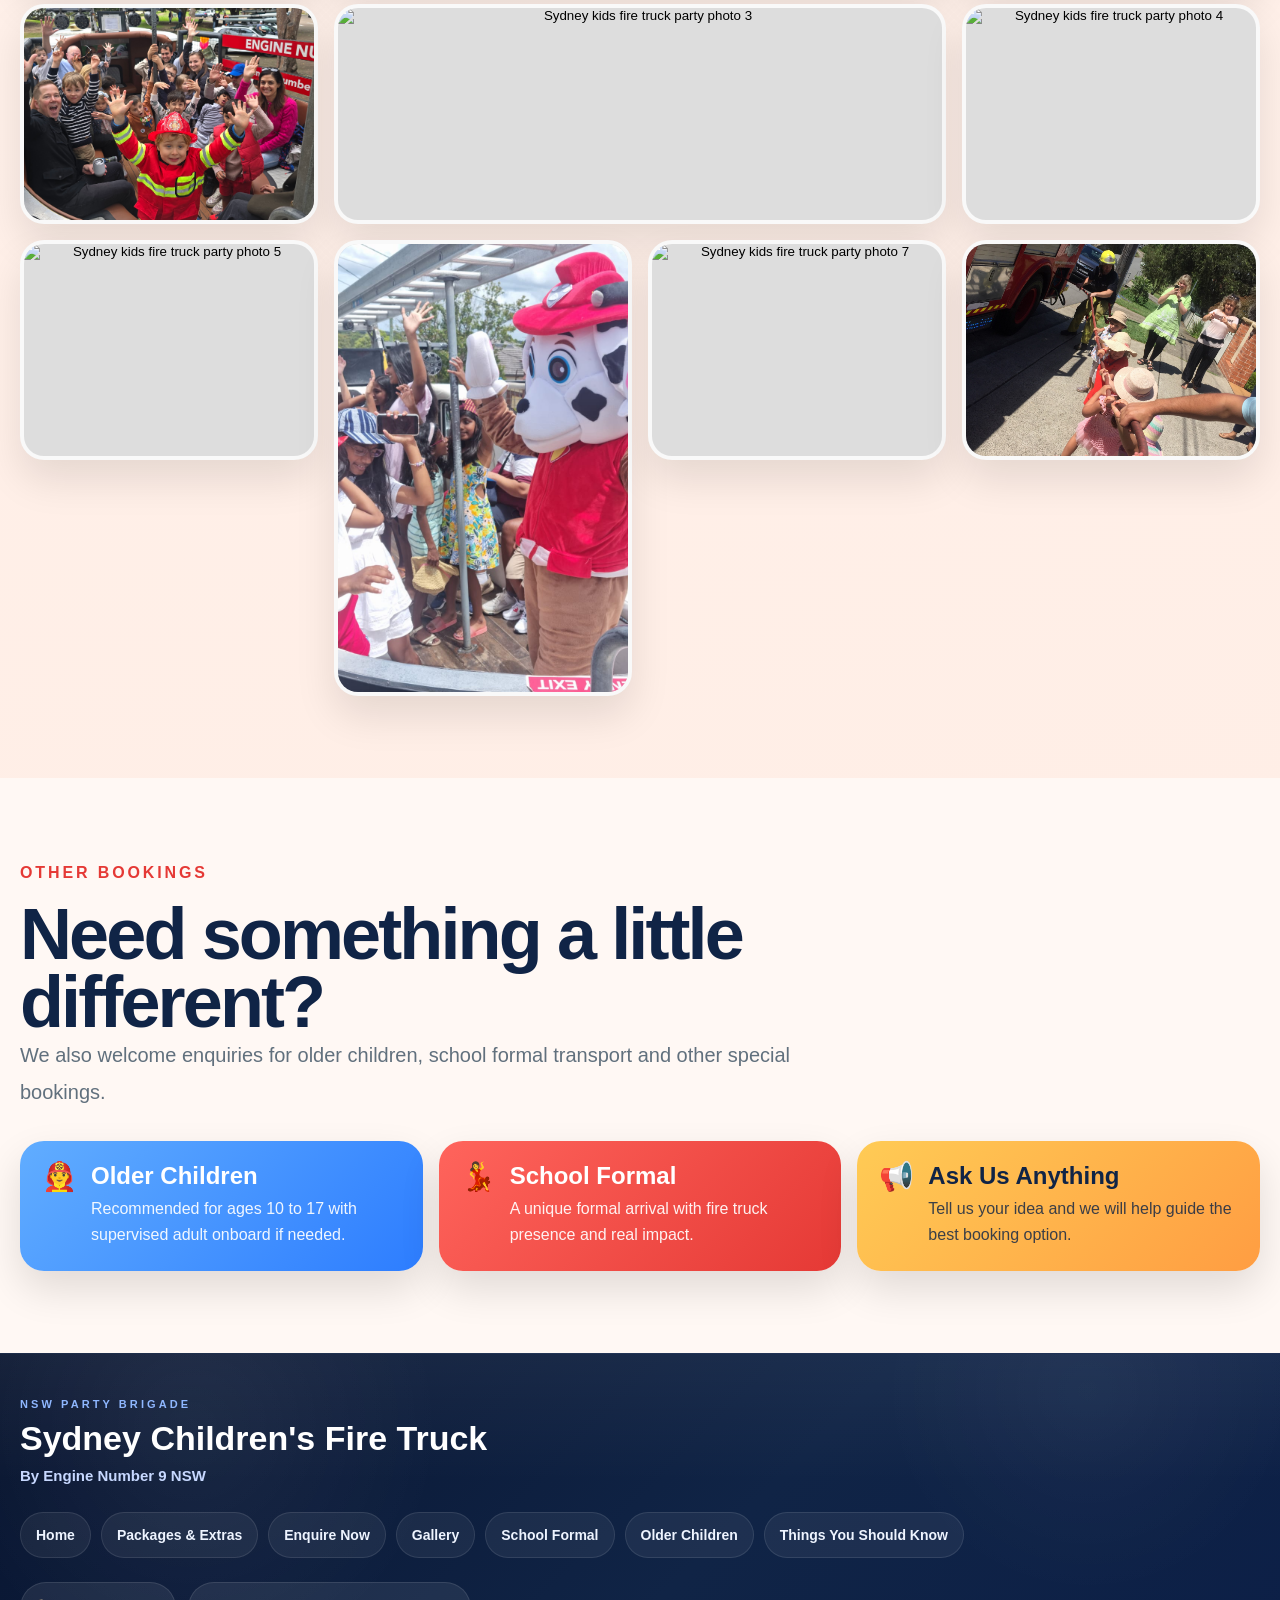
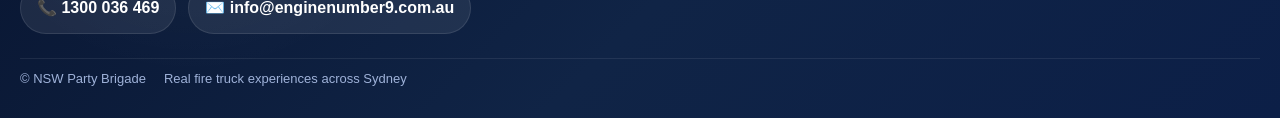
==== commit 01ca5d2a: "Update index.html" ====
--- a/index.html
+++ b/index.html
@@ -15,7 +15,7 @@
     <div class="container">
       <div class="hero-top-photo">
         <div class="hero-photo-card">
-          <img src="images/hero-child-truck.jpg" alt="Child enjoying NSW Party Brigade fire truck">
+          <img src="images/sydney-childrens-fire-truck-hero.jpg" alt="Sydney children enjoying NSW Party Brigade fire truck">
         </div>
       </div>
 
@@ -174,51 +174,51 @@
 
       <div class="photo-grid photo-grid-premium">
         <button class="photo photo-tall" type="button" onclick="openLightbox(0)">
-          <img src="images/truck-front.jpg" alt="Fire truck front">
+          <img src="images/nsw-party-brigade-fire-truck-front.jpg" alt="NSW Party Brigade fire truck front view">
         </button>
 
         <button class="photo" type="button" onclick="openLightbox(1)">
-          <img src="images/truck-side.jpg" alt="Fire truck side">
+          <img src="images/nsw-party-brigade-fire-truck-side.jpg" alt="NSW Party Brigade fire truck side view">
         </button>
 
         <button class="photo" type="button" onclick="openLightbox(2)">
-          <img src="images/interior-seating.jpg" alt="Fire truck interior seating">
+          <img src="images/nsw-party-brigade-fire-truck-interior-seating.jpg" alt="Interior seating inside NSW Party Brigade fire truck">
         </button>
 
         <button class="photo photo-wide" type="button" onclick="openLightbox(3)">
-          <img src="images/fire-hose-fun.jpg" alt="Fire hose fun">
+          <img src="images/nsw-party-brigade-fire-hose-fun.jpg" alt="Children enjoying fire hose fun with NSW Party Brigade">
         </button>
 
         <button class="photo" type="button" onclick="openLightbox(4)">
-          <img src="images/photo-5.jpg" alt="Kids party fire truck photo 5">
+          <img src="images/sydney-kids-fire-truck-party-photo-1.jpg" alt="Sydney kids fire truck party photo 1">
         </button>
 
         <button class="photo" type="button" onclick="openLightbox(5)">
-          <img src="images/photo-6.jpg" alt="Kids party fire truck photo 6">
+          <img src="images/sydney-kids-fire-truck-party-photo-2.jpg" alt="Sydney kids fire truck party photo 2">
         </button>
 
         <button class="photo photo-wide" type="button" onclick="openLightbox(6)">
-          <img src="images/photo-7.jpg" alt="Kids party fire truck photo 7">
+          <img src="images/sydney-kids-fire-truck-party-photo-3.jpg" alt="Sydney kids fire truck party photo 3">
         </button>
 
         <button class="photo" type="button" onclick="openLightbox(7)">
-          <img src="images/photo-8.jpg" alt="Kids party fire truck photo 8">
+          <img src="images/sydney-kids-fire-truck-party-photo-4.jpg" alt="Sydney kids fire truck party photo 4">
         </button>
 
         <button class="photo" type="button" onclick="openLightbox(8)">
-          <img src="images/photo-9.jpg" alt="Kids party fire truck photo 9">
+          <img src="images/sydney-kids-fire-truck-party-photo-5.jpg" alt="Sydney kids fire truck party photo 5">
         </button>
 
         <button class="photo photo-tall" type="button" onclick="openLightbox(9)">
-          <img src="images/photo-10.jpg" alt="Kids party fire truck photo 10">
+          <img src="images/sydney-kids-fire-truck-party-photo-6.jpg" alt="Sydney kids fire truck party photo 6">
         </button>
 
         <button class="photo" type="button" onclick="openLightbox(10)">
-          <img src="images/photo-11.jpg" alt="Kids party fire truck photo 11">
+          <img src="images/sydney-kids-fire-truck-party-photo-7.jpg" alt="Sydney kids fire truck party photo 7">
         </button>
 
         <button class="photo" type="button" onclick="openLightbox(11)">
-          <img src="images/photo-12.jpg" alt="Kids party fire truck photo 12">
+          <img src="images/sydney-kids-fire-truck-party-photo-8.jpg" alt="Sydney kids fire truck party photo 8">
         </button>
       </div>
     </div>
@@ -277,18 +277,18 @@
 
   <script>
     const galleryImages = [
-      "images/truck-front.jpg",
-      "images/truck-side.jpg",
-      "images/interior-seating.jpg",
-      "images/fire-hose-fun.jpg",
-      "images/photo-5.jpg",
-      "images/photo-6.jpg",
-      "images/photo-7.jpg",
-      "images/photo-8.jpg",
-      "images/photo-9.jpg",
-      "images/photo-10.jpg",
-      "images/photo-11.jpg",
-      "images/photo-12.jpg"
+      "images/nsw-party-brigade-fire-truck-front.jpg",
+      "images/nsw-party-brigade-fire-truck-side.jpg",
+      "images/nsw-party-brigade-fire-truck-interior-seating.jpg",
+      "images/nsw-party-brigade-fire-hose-fun.jpg",
+      "images/sydney-kids-fire-truck-party-photo-1.jpg",
+      "images/sydney-kids-fire-truck-party-photo-2.jpg",
+      "images/sydney-kids-fire-truck-party-photo-3.jpg",
+      "images/sydney-kids-fire-truck-party-photo-4.jpg",
+      "images/sydney-kids-fire-truck-party-photo-5.jpg",
+      "images/sydney-kids-fire-truck-party-photo-6.jpg",
+      "images/sydney-kids-fire-truck-party-photo-7.jpg",
+      "images/sydney-kids-fire-truck-party-photo-8.jpg"
     ];
 
     let currentSlide = 0;
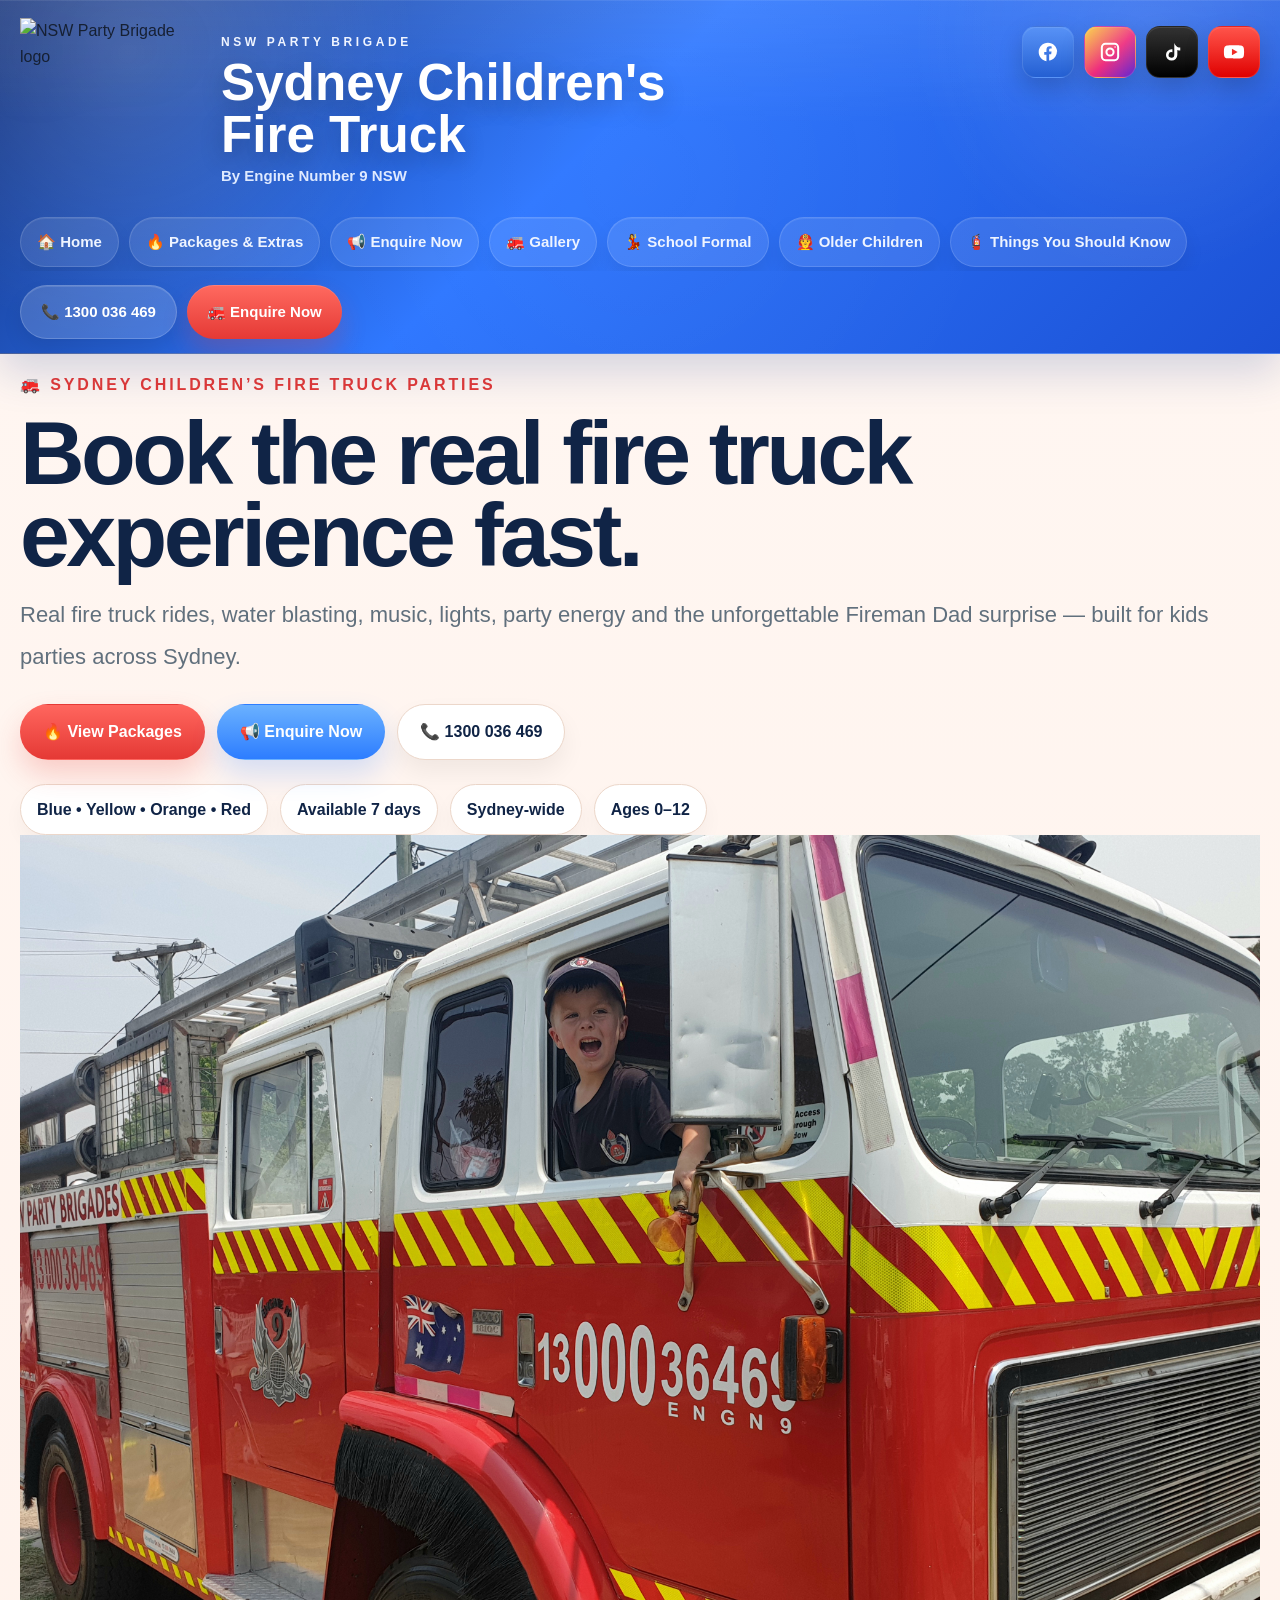
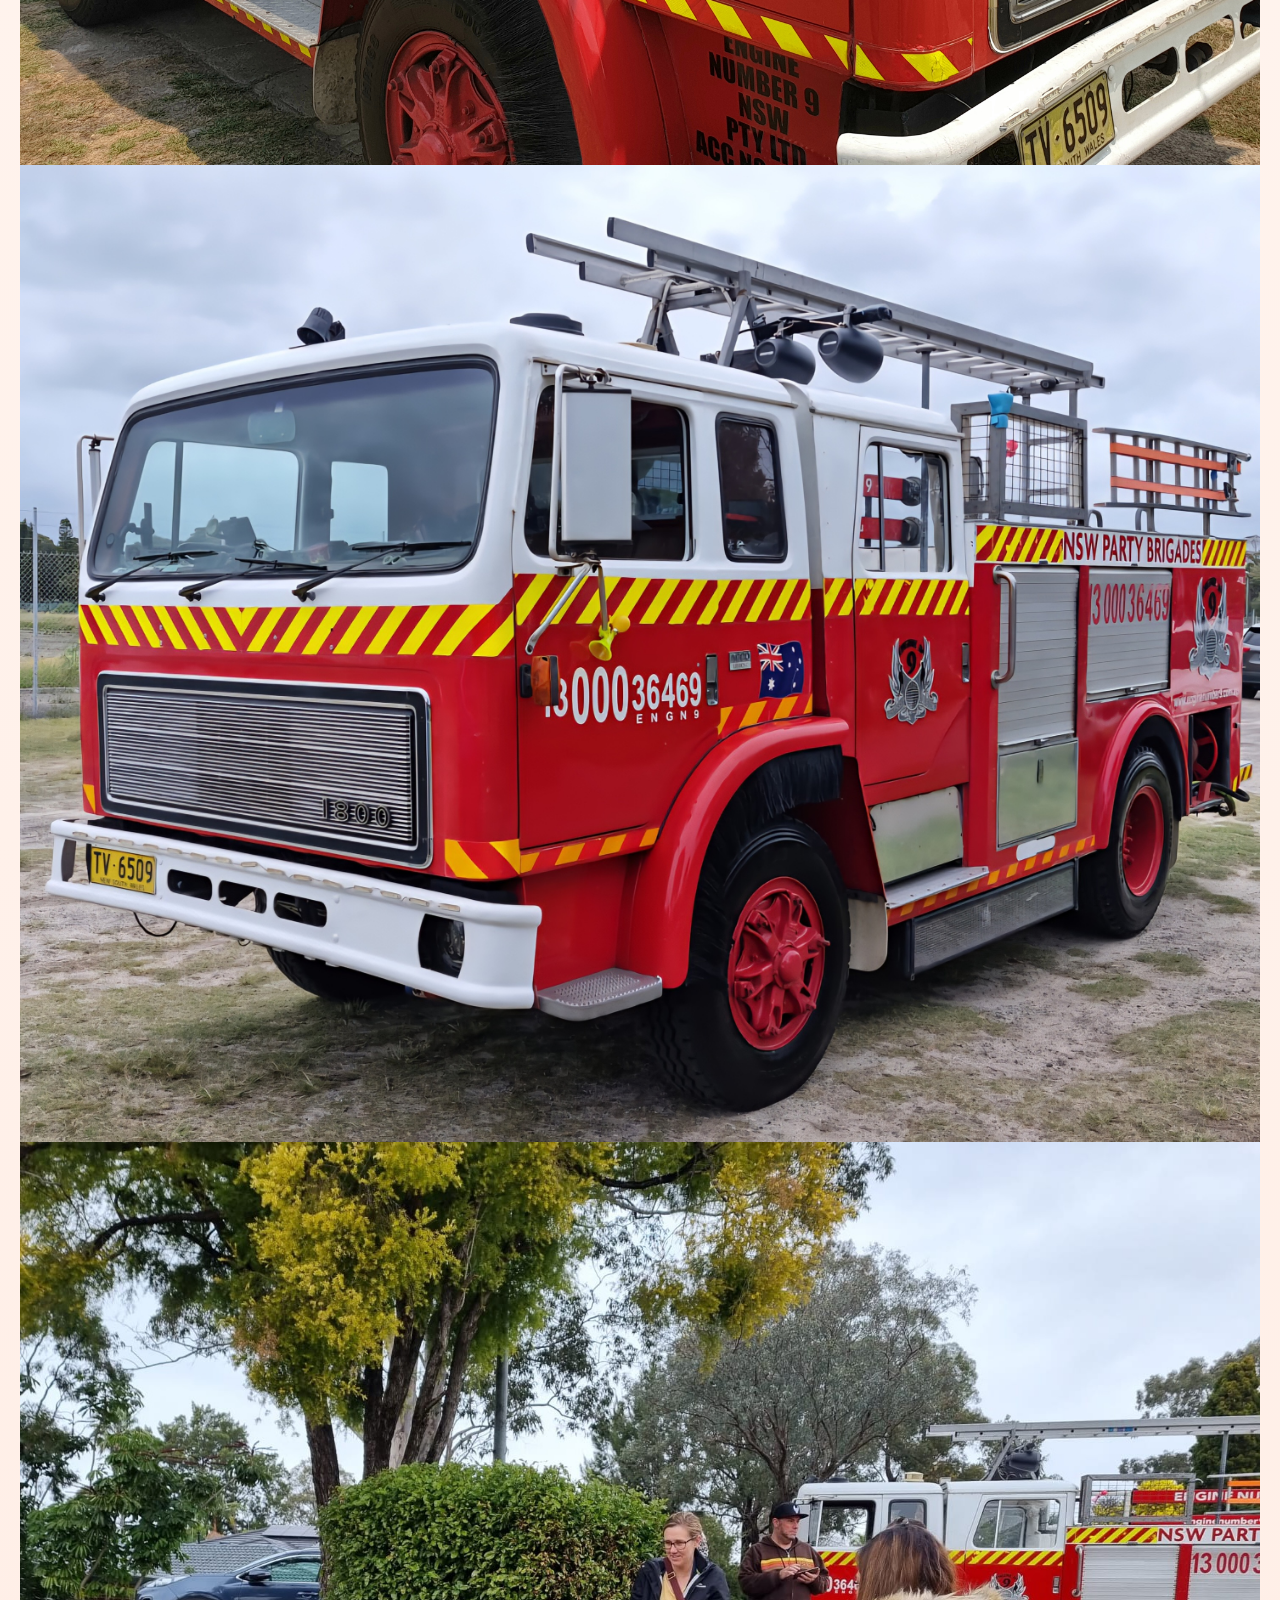
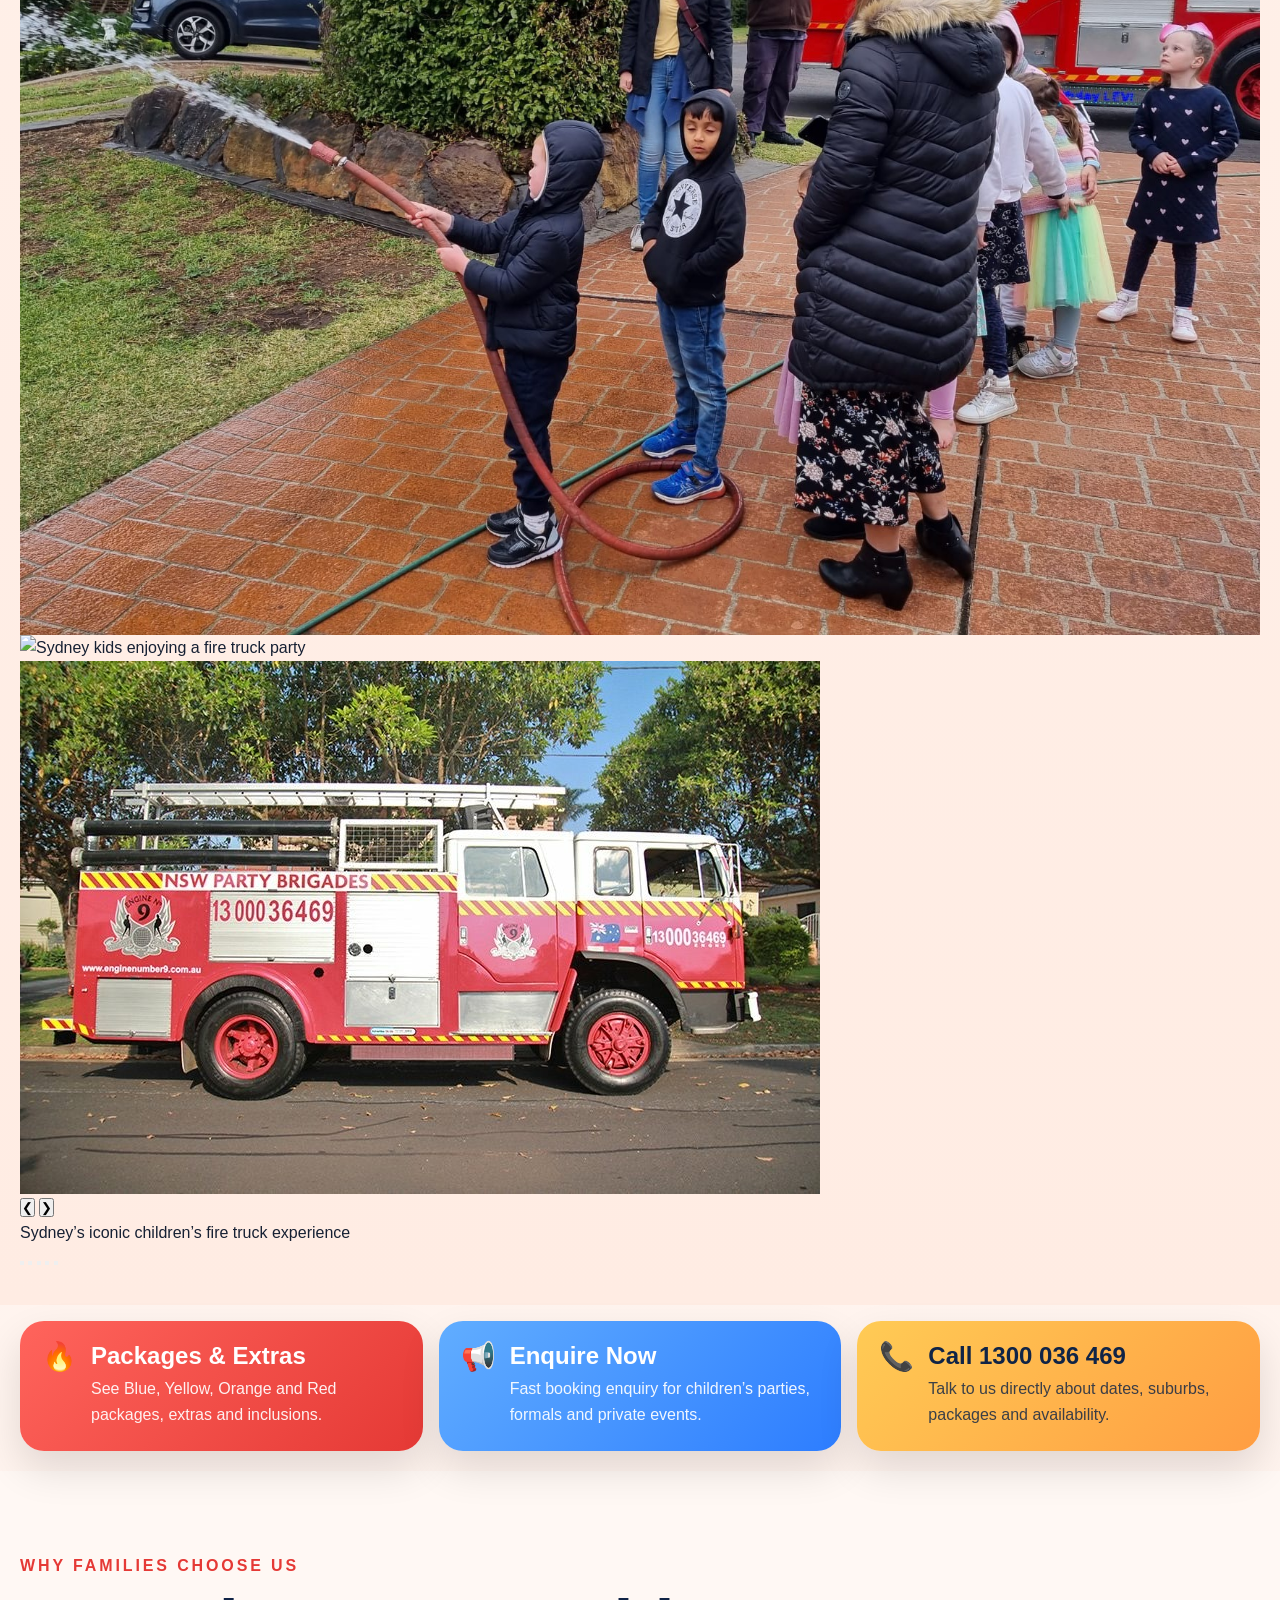
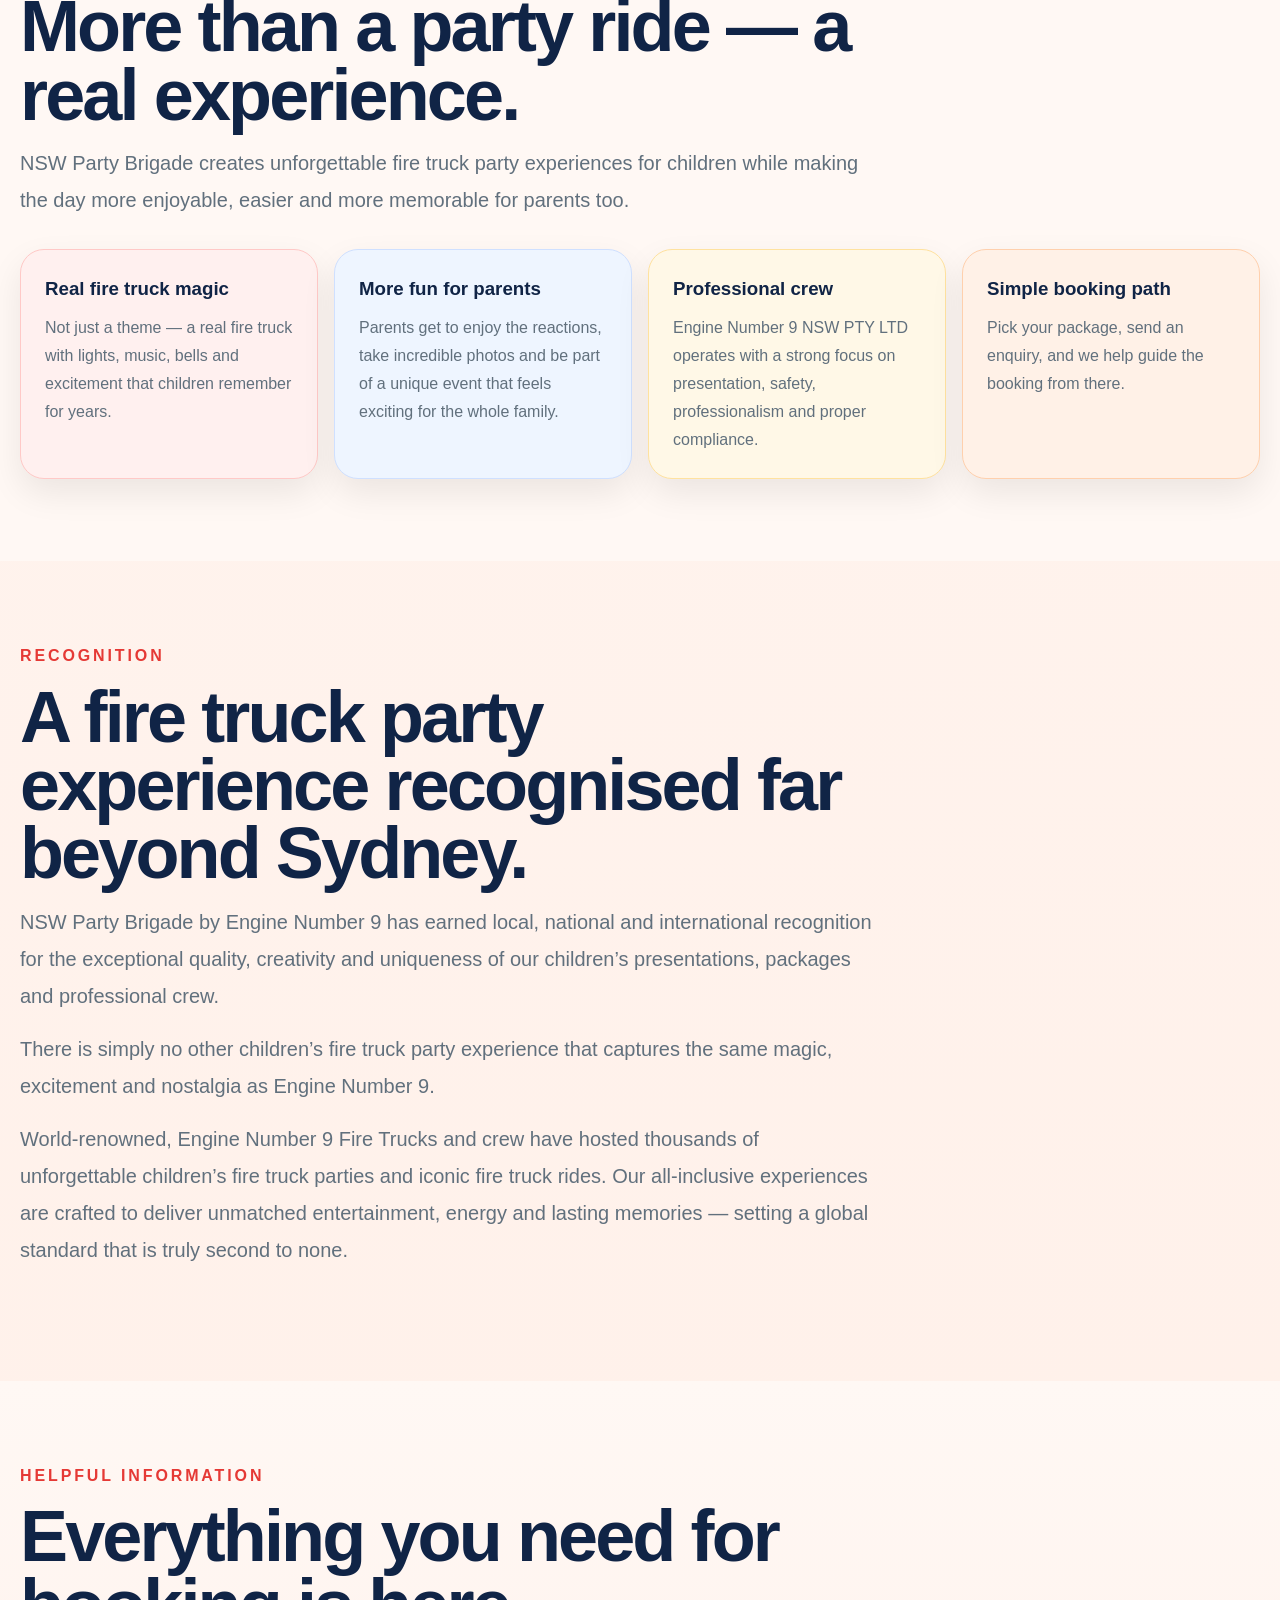
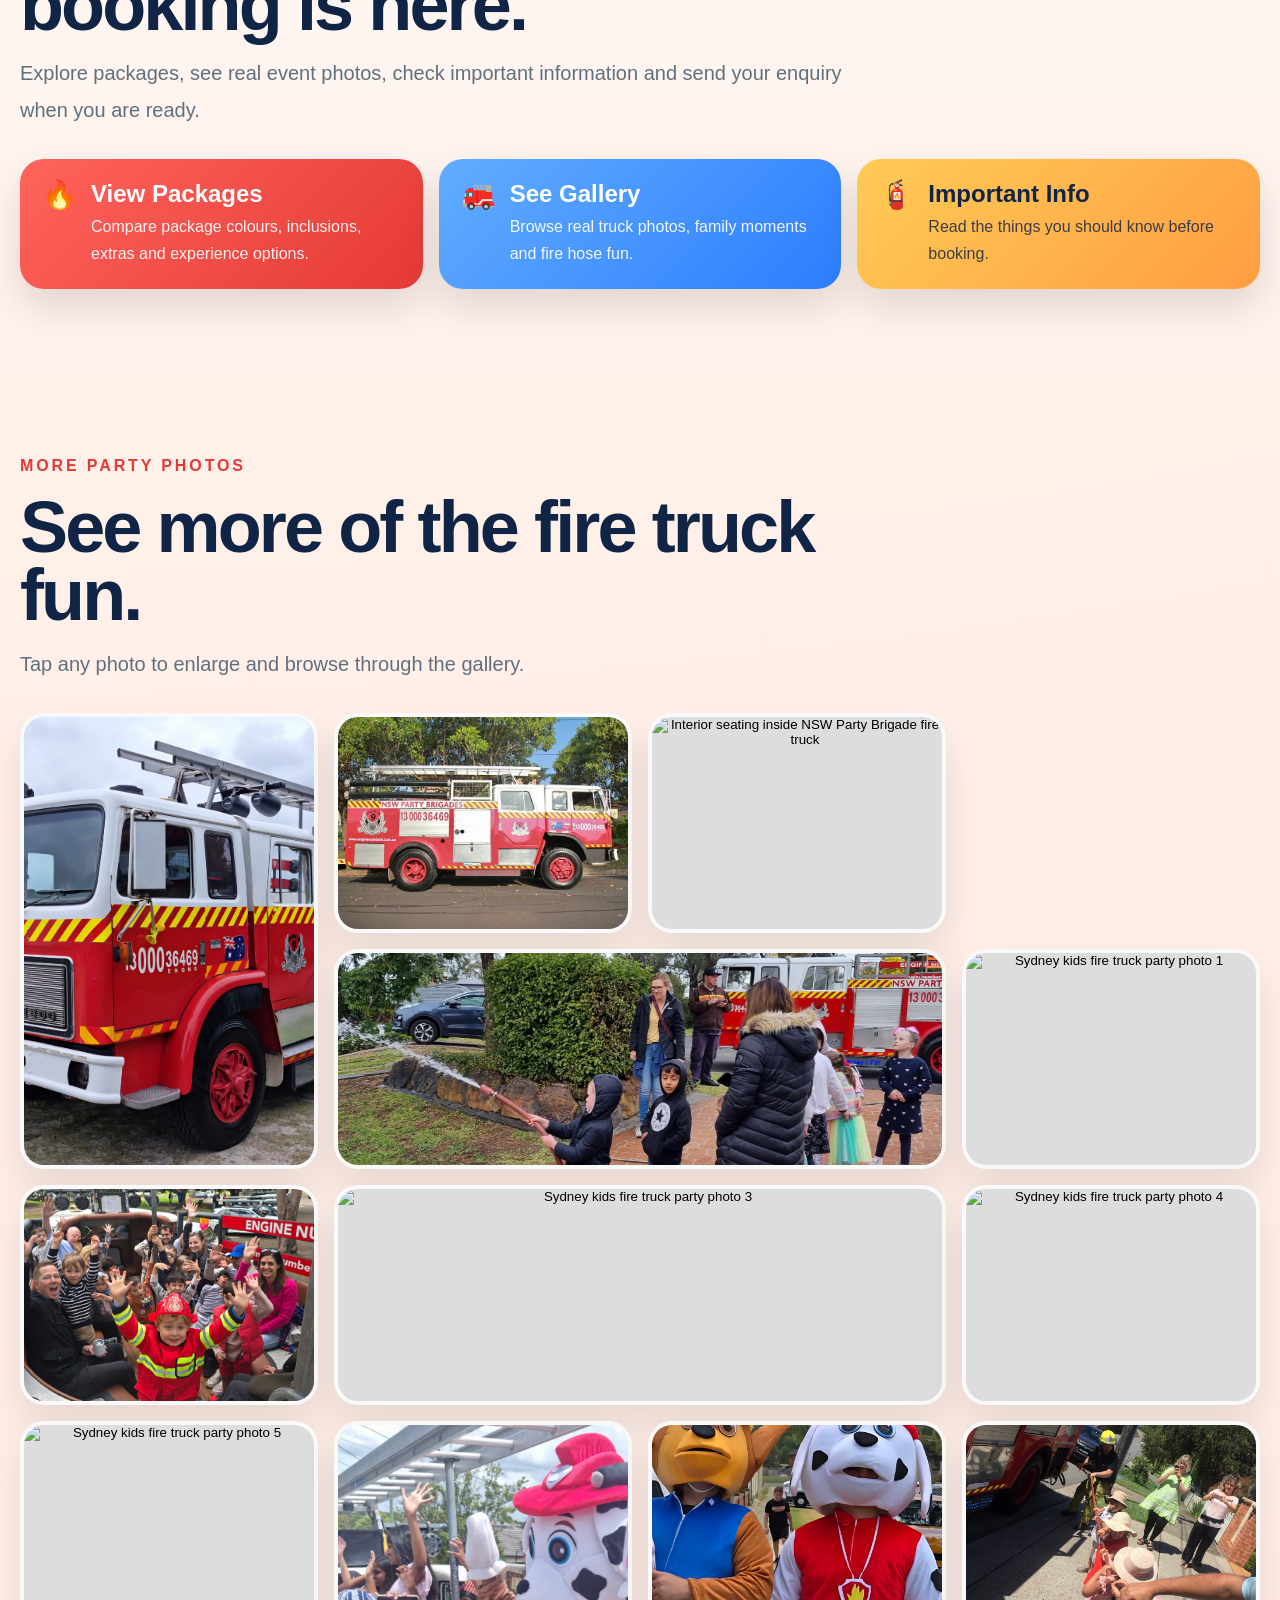
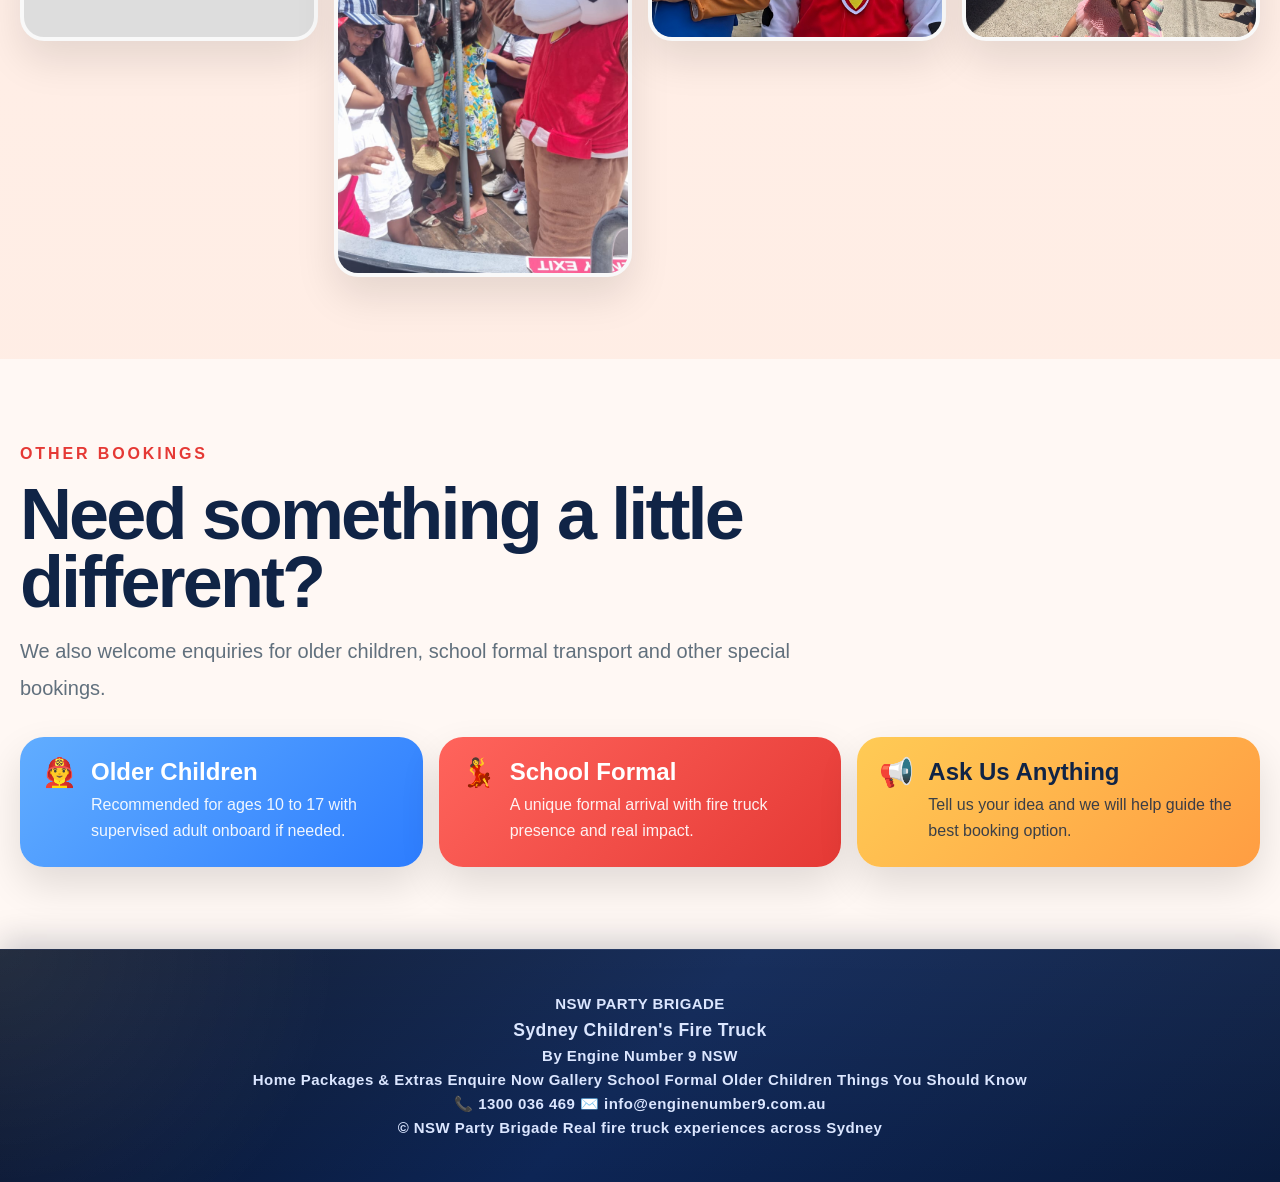
==== commit 208b92aa: "Update index.html" ====
--- a/index.html
+++ b/index.html
@@ -11,15 +11,10 @@
 
   <div id="header"></div>
 
-  <section class="hero-priority">
-    <div class="container">
-      <div class="hero-top-photo">
-        <div class="hero-photo-card">
-          <img src="images/sydney-childrens-fire-truck-hero.jpg" alt="Sydney children enjoying NSW Party Brigade fire truck">
-        </div>
-      </div>
-
-      <div class="hero-priority-grid">
+  <section class="hero-priority hero-premium">
+    <div class="container">
+      <div class="hero-premium-grid">
+
         <div class="hero-copy">
           <div class="tag">🚒 Sydney Children’s Fire Truck Parties</div>
           <h1>Book the real fire truck experience fast.</h1>
@@ -40,6 +35,46 @@
             <div>Ages 0–12</div>
           </div>
         </div>
+
+        <div class="hero-slideshow-card">
+          <div class="hero-slideshow" id="heroSlideshow">
+            <div class="hero-slide is-active">
+              <img src="images/sydney-childrens-fire-truck-hero.jpg" alt="Sydney children enjoying NSW Party Brigade fire truck">
+            </div>
+
+            <div class="hero-slide">
+              <img src="images/nsw-party-brigade-fire-truck-front.jpg" alt="NSW Party Brigade fire truck front view">
+            </div>
+
+            <div class="hero-slide">
+              <img src="images/nsw-party-brigade-fire-hose-fun.jpg" alt="Children enjoying fire hose fun with NSW Party Brigade">
+            </div>
+
+            <div class="hero-slide">
+              <img src="images/sydney-kids-fire-truck-party-photo-3.jpg" alt="Sydney kids enjoying a fire truck party">
+            </div>
+
+            <div class="hero-slide">
+              <img src="images/nsw-party-brigade-fire-truck-side.jpg" alt="NSW Party Brigade fire truck side view">
+            </div>
+
+            <button class="hero-slide-arrow hero-slide-prev" type="button" aria-label="Previous hero photo" onclick="changeHeroSlide(-1)">❮</button>
+            <button class="hero-slide-arrow hero-slide-next" type="button" aria-label="Next hero photo" onclick="changeHeroSlide(1)">❯</button>
+
+            <div class="hero-slide-overlay">
+              <div class="hero-slide-badge">Sydney’s iconic children’s fire truck experience</div>
+            </div>
+          </div>
+
+          <div class="hero-slide-dots" id="heroSlideDots">
+            <button class="hero-dot is-active" type="button" aria-label="Hero slide 1" onclick="goToHeroSlide(0)"></button>
+            <button class="hero-dot" type="button" aria-label="Hero slide 2" onclick="goToHeroSlide(1)"></button>
+            <button class="hero-dot" type="button" aria-label="Hero slide 3" onclick="goToHeroSlide(2)"></button>
+            <button class="hero-dot" type="button" aria-label="Hero slide 4" onclick="goToHeroSlide(3)"></button>
+            <button class="hero-dot" type="button" aria-label="Hero slide 5" onclick="goToHeroSlide(4)"></button>
+          </div>
+        </div>
+
       </div>
     </div>
   </section>
@@ -108,7 +143,7 @@
     </div>
   </section>
 
-  <section class="section">
+  <section class="section recognition-section">
     <div class="container">
       <div class="section-head">
         <div class="tag">Recognition</div>
@@ -330,6 +365,47 @@
         closeLightbox();
       }
     });
+
+    const heroSlides = document.querySelectorAll(".hero-slide");
+    const heroDots = document.querySelectorAll(".hero-dot");
+    let heroCurrentSlide = 0;
+    let heroSlideInterval;
+
+    function renderHeroSlide(index) {
+      heroSlides.forEach((slide, i) => {
+        slide.classList.toggle("is-active", i === index);
+      });
+
+      heroDots.forEach((dot, i) => {
+        dot.classList.toggle("is-active", i === index);
+      });
+    }
+
+    function goToHeroSlide(index) {
+      heroCurrentSlide = index;
+      renderHeroSlide(heroCurrentSlide);
+      restartHeroAutoplay();
+    }
+
+    function changeHeroSlide(direction) {
+      heroCurrentSlide = (heroCurrentSlide + direction + heroSlides.length) % heroSlides.length;
+      renderHeroSlide(heroCurrentSlide);
+      restartHeroAutoplay();
+    }
+
+    function startHeroAutoplay() {
+      heroSlideInterval = setInterval(() => {
+        heroCurrentSlide = (heroCurrentSlide + 1) % heroSlides.length;
+        renderHeroSlide(heroCurrentSlide);
+      }, 4200);
+    }
+
+    function restartHeroAutoplay() {
+      clearInterval(heroSlideInterval);
+      startHeroAutoplay();
+    }
+
+    startHeroAutoplay();
   </script>
 
   <script src="assets/js/include.js"></script>
--- a/assets/css/main.css
+++ b/assets/css/main.css
@@ -50,7 +50,9 @@
   color:var(--navy);
 }
 
-h3{font-weight:900}
+h3{
+  font-weight:900;
+}
 
 .lead{
   font-size:22px;
@@ -69,7 +71,7 @@
   color:var(--red);
 }
 
-/* Prevent flash before header/footer load */
+/* Prevent ugly flash before header loads */
 #header,
 #footer{
   opacity:0;
@@ -82,21 +84,17 @@
 }
 
 /* =========================
-ULTRA PREMIUM HEADER
+ELITE HEADER (FINAL CLEAN)
 ========================= */
-#header{
-  min-height:150px;
-}
 
 .site-header{
   position:sticky;
   top:0;
   z-index:1000;
   overflow:hidden;
-  isolation:isolate;
   background:
-    radial-gradient(circle at 12% 18%, rgba(255,255,255,.16), transparent 26%),
-    radial-gradient(circle at 88% 12%, rgba(255,255,255,.08), transparent 18%),
+    radial-gradient(circle at 10% 15%, rgba(255,255,255,.16), transparent 24%),
+    radial-gradient(circle at 90% 10%, rgba(255,255,255,.10), transparent 20%),
     linear-gradient(135deg,#12307a 0%, #2e77ff 45%, #1b50d4 100%);
   border-bottom:1px solid rgba(255,255,255,.16);
   box-shadow:
@@ -104,7 +102,6 @@
     inset 0 1px 0 rgba(255,255,255,.08);
   backdrop-filter:blur(16px);
   -webkit-backdrop-filter:blur(16px);
-  transition:box-shadow .28s ease, transform .28s ease, background .28s ease;
 }
 
 .site-header::before{
@@ -116,28 +113,6 @@
     linear-gradient(180deg, rgba(255,255,255,.10), rgba(255,255,255,0) 35%),
     radial-gradient(circle at center, rgba(255,255,255,.04), transparent 60%);
   opacity:.9;
-  z-index:0;
-}
-
-.site-header::after{
-  content:"";
-  position:absolute;
-  inset:auto;
-  width:260px;
-  height:260px;
-  right:-80px;
-  top:-100px;
-  border-radius:50%;
-  background:radial-gradient(circle, rgba(92,170,255,.22), transparent 68%);
-  filter:blur(30px);
-  pointer-events:none;
-  z-index:0;
-}
-
-.site-header.is-shrunk{
-  box-shadow:
-    0 10px 24px rgba(18,58,143,.14),
-    inset 0 1px 0 rgba(255,255,255,.08);
 }
 
 .site-header-inner{
@@ -148,22 +123,24 @@
 }
 
 .site-header.is-shrunk .site-header-inner{
-  padding:10px 0 10px;
-}
-
+  padding:10px 0;
+}
+
+/* TOP ROW */
 .site-header-top{
   display:flex;
+  justify-content:space-between;
   align-items:flex-start;
-  justify-content:space-between;
-  gap:26px;
-}
-
+  gap:20px;
+}
+
+/* BRAND */
 .site-brand{
   display:flex;
   align-items:center;
-  gap:20px;
+  gap:16px;
+  flex:1;
   min-width:0;
-  flex:1 1 auto;
 }
 
 .site-brand-logo-link{
@@ -174,72 +151,68 @@
 }
 
 .logo-main{
-  width:165px;
-  height:165px;
+  width:185px;
+  height:185px;
   object-fit:contain;
-  filter:drop-shadow(0 16px 30px rgba(0,0,0,.22));
-  transition:width .28s ease,height .28s ease,transform .22s ease,filter .22s ease;
+  filter:drop-shadow(0 16px 30px rgba(0,0,0,.25));
+  transition:all .28s ease;
 }
 
 .site-brand-logo-link:hover .logo-main{
   transform:scale(1.03);
-  filter:drop-shadow(0 20px 36px rgba(0,0,0,.28));
 }
 
 .site-header.is-shrunk .logo-main{
-  width:120px;
-  height:120px;
+  width:132px;
+  height:132px;
 }
 
 .site-brand-text{
   min-width:0;
-  max-width:700px;
+  max-width:680px;
 }
 
 .site-brand-kicker{
   font-size:12px;
-  letter-spacing:.34em;
-  text-transform:uppercase;
+  letter-spacing:.30em;
   font-weight:900;
   color:#f0f5ff;
-  margin-bottom:10px;
-  text-shadow:0 2px 10px rgba(0,0,0,.15);
+  margin-bottom:8px;
+  line-height:1.2;
 }
 
 .brand-title{
   font-size:clamp(34px,4vw,52px);
-  line-height:1.02;
-  font-weight:900;
+  font-weight:900;
+  line-height:1;
   color:#fff;
   text-wrap:balance;
   text-shadow:0 8px 24px rgba(0,0,0,.24);
 }
 
 .brand-subtitle{
-  font-size:16px;
-  font-weight:800;
+  font-size:15px;
+  font-weight:700;
   color:#dfeaff;
-  margin-top:9px;
-  text-shadow:0 4px 14px rgba(0,0,0,.16);
-}
-
-/* =========================
-SOCIAL ICONS
-========================= */
+  margin-top:6px;
+  line-height:1.35;
+}
+
+/* SOCIALS */
 .site-socials{
   display:flex;
-  align-items:flex-start;
+  gap:10px;
+  align-items:center;
   justify-content:flex-end;
-  gap:10px;
   flex:0 0 auto;
   margin-top:8px;
 }
 
 .social-link{
-  width:53px;
-  height:53px;
+  width:52px;
+  height:52px;
   border-radius:14px;
-  display:inline-flex;
+  display:flex;
   align-items:center;
   justify-content:center;
   position:relative;
@@ -248,40 +221,22 @@
   background:rgba(255,255,255,.08);
   border:1px solid rgba(255,255,255,.14);
   box-shadow:
-    0 12px 24px rgba(0,0,0,.18),
+    0 10px 24px rgba(0,0,0,.18),
     inset 0 1px 0 rgba(255,255,255,.10);
-  transition:
-    transform .22s ease,
-    box-shadow .22s ease,
-    border-color .22s ease,
-    background .22s ease;
+  transition:all .25s ease;
 }
 
 .social-link::before{
   content:"";
   position:absolute;
   inset:0;
-  background:linear-gradient(180deg, rgba(255,255,255,.18), rgba(255,255,255,0));
-  opacity:.7;
   pointer-events:none;
-}
-
-.social-link::after{
-  content:"";
-  position:absolute;
-  inset:-45%;
-  background:radial-gradient(circle, rgba(255,255,255,.24), transparent 58%);
-  opacity:0;
-  transition:opacity .22s ease;
-  pointer-events:none;
+  background:linear-gradient(180deg, rgba(255,255,255,.16), rgba(255,255,255,0));
+  opacity:.8;
 }
 
 .social-link:hover{
-  transform:translateY(-3px) scale(1.04);
-}
-
-.social-link:hover::after{
-  opacity:1;
+  transform:translateY(-3px) scale(1.05);
 }
 
 .social-link svg{
@@ -293,59 +248,27 @@
   z-index:1;
 }
 
-.social-facebook{
-  background:linear-gradient(180deg,#3f82f5,#245fd2);
-}
-.social-facebook:hover{
-  box-shadow:
-    0 0 0 1px rgba(120,180,255,.28),
-    0 0 18px rgba(60,130,255,.35),
-    0 0 32px rgba(60,130,255,.18),
-    0 14px 28px rgba(20,60,180,.28);
-}
-
-.social-instagram{
-  background:linear-gradient(135deg,#f9ce34 0%,#ee2a7b 55%,#6228d7 100%);
-}
-.social-instagram:hover{
-  box-shadow:
-    0 0 0 1px rgba(255,170,200,.24),
-    0 0 18px rgba(238,42,123,.34),
-    0 0 30px rgba(255,140,80,.18),
-    0 14px 28px rgba(194,45,135,.28);
-}
-
-.social-tiktok{
-  background:linear-gradient(180deg,#141414,#000000);
-}
-.social-tiktok:hover{
-  box-shadow:
-    0 0 0 1px rgba(255,255,255,.10),
-    0 0 14px rgba(0,255,255,.18),
-    0 0 24px rgba(255,0,90,.16),
-    0 14px 28px rgba(0,0,0,.34);
-}
-
-.social-youtube{
-  background:linear-gradient(180deg,#ff3b30,#df0000);
-}
-.social-youtube:hover{
-  box-shadow:
-    0 0 0 1px rgba(255,120,120,.20),
-    0 0 18px rgba(255,50,50,.34),
-    0 0 30px rgba(255,100,100,.18),
-    0 14px 28px rgba(225,0,0,.28);
-}
-
-/* =========================
-NAV
-========================= */
+/* Emergency glow hover */
+.social-facebook{background:linear-gradient(180deg,#3f82f5,#245fd2)}
+.social-facebook:hover{box-shadow:0 0 18px rgba(60,130,255,.6)}
+
+.social-instagram{background:linear-gradient(135deg,#f9ce34 0%,#ee2a7b 55%,#6228d7 100%)}
+.social-instagram:hover{box-shadow:0 0 18px rgba(255,120,180,.6)}
+
+.social-tiktok{background:linear-gradient(180deg,#141414,#000000)}
+.social-tiktok:hover{box-shadow:0 0 14px rgba(255,0,90,.4), 0 0 14px rgba(0,255,255,.4)}
+
+.social-youtube{background:linear-gradient(180deg,#ff3b30,#df0000)}
+.social-youtube:hover{box-shadow:0 0 18px rgba(255,60,60,.6)}
+
+/* NAV */
 .site-nav-wrap{
-  margin-top:18px;
+  margin-top:14px;
   overflow-x:auto;
   overflow-y:hidden;
   scrollbar-width:none;
   -ms-overflow-style:none;
+  scroll-behavior:smooth;
 }
 
 .site-nav-wrap::-webkit-scrollbar{
@@ -369,47 +292,39 @@
   color:#eef4ff;
   font-size:15px;
   font-weight:900;
-  background:rgba(255,255,255,.09);
-  border:1px solid rgba(255,255,255,.12);
+  background:rgba(255,255,255,.10);
+  border:1px solid rgba(255,255,255,.14);
   white-space:nowrap;
   box-shadow:
     inset 0 1px 0 rgba(255,255,255,.08),
     0 10px 20px rgba(0,0,0,.07);
-  transition:transform .22s ease, box-shadow .22s ease, background .22s ease, border-color .22s ease;
+  transition:.2s ease;
 }
 
 .site-nav a:hover{
   transform:translateY(-2px);
-  background:rgba(255,255,255,.17);
-  border-color:rgba(255,255,255,.22);
-  box-shadow:
-    0 14px 28px rgba(0,0,0,.14),
-    0 0 22px rgba(120,180,255,.14);
-}
-
-/* =========================
-HEADER ACTIONS
-========================= */
+  background:rgba(255,255,255,.18);
+}
+
+/* BUTTONS */
 .site-header-actions{
-  display:flex;
-  align-items:center;
+  margin-top:14px;
+  display:flex;
   gap:10px;
   flex-wrap:wrap;
-  margin-top:16px;
 }
 
 .header-btn{
-  display:inline-flex;
+  padding:14px 20px;
+  border-radius:999px;
+  font-weight:900;
+  font-size:15px;
+  display:flex;
   align-items:center;
   justify-content:center;
-  gap:10px;
-  border-radius:999px;
-  padding:14px 20px;
-  font-weight:900;
-  font-size:16px;
+  gap:8px;
   color:#fff;
-  text-decoration:none;
-  transition:transform .22s ease, box-shadow .22s ease, background .22s ease;
+  transition:.2s ease;
 }
 
 .header-btn:hover{
@@ -417,7 +332,7 @@
 }
 
 .phone-btn{
-  background:rgba(255,255,255,.14);
+  background:rgba(255,255,255,.16);
   border:1px solid rgba(255,255,255,.18);
   box-shadow:
     0 10px 20px rgba(0,0,0,.08),
@@ -426,13 +341,10 @@
 
 .phone-btn:hover{
   background:rgba(255,255,255,.22);
-  box-shadow:
-    0 16px 28px rgba(0,0,0,.14),
-    0 0 18px rgba(140,190,255,.14);
 }
 
 .enquire-btn{
-  background:linear-gradient(180deg,#ff7066,#e53935);
+  background:linear-gradient(180deg,#ff6a60,#e53935);
   box-shadow:
     0 14px 26px rgba(229,57,53,.24),
     inset 0 1px 0 rgba(255,255,255,.14);
@@ -652,6 +564,7 @@
   font-size:20px;
   line-height:1.85;
   color:var(--muted);
+  margin-top:16px;
 }
 
 .quick-link-grid{
@@ -741,6 +654,9 @@
 .brief-gold{background:#fff8e7;border:1px solid #ffe29f}
 .brief-orange{background:#fff1e7;border:1px solid #ffd0ad}
 
+/* =========================
+PHOTOS / GALLERY
+========================= */
 .photo-grid{
   display:grid;
   gap:16px;
@@ -807,6 +723,9 @@
   grid-row:span 2;
 }
 
+/* =========================
+LIGHTBOX
+========================= */
 .lightbox{
   position:fixed;
   inset:0;
@@ -886,133 +805,34 @@
 /* =========================
 PREMIUM FOOTER
 ========================= */
-.site-footer{
+footer{
   position:relative;
   overflow:hidden;
   background:
-    radial-gradient(circle at 15% 20%, rgba(255,255,255,.06), transparent 22%),
-    radial-gradient(circle at 85% 10%, rgba(255,255,255,.04), transparent 18%),
-    linear-gradient(135deg,#08142f 0%, #102446 55%, #0c1f47 100%);
-  border-top:1px solid rgba(255,255,255,.08);
-  padding:42px 0 28px;
-  color:#dfe8ff;
-}
-
-.site-footer::before{
+    radial-gradient(circle at top left, rgba(255,255,255,.08), transparent 26%),
+    linear-gradient(135deg,#071126 0%, #0d2555 50%, #0a1b3d 100%);
+  border-top:1px solid rgba(255,255,255,.10);
+  box-shadow:0 -10px 30px rgba(8,20,48,.18);
+  padding:42px 0;
+  text-align:center;
+  color:#dbe6ff;
+}
+
+footer::before{
   content:"";
   position:absolute;
   inset:0;
   pointer-events:none;
-  background:linear-gradient(180deg, rgba(255,255,255,.05), transparent 35%);
-}
-
-.site-footer-inner{
+  background:linear-gradient(180deg, rgba(255,255,255,.06), rgba(255,255,255,0));
+  opacity:.8;
+}
+
+footer .container{
   position:relative;
   z-index:1;
-  display:grid;
-  gap:24px;
-}
-
-.site-footer-brand h3{
-  margin:0;
-  font-size:clamp(24px,3vw,34px);
-  line-height:1.02;
-  font-weight:900;
-  color:#fff;
-}
-
-.site-footer-kicker{
-  margin-bottom:8px;
-  font-size:11px;
-  letter-spacing:.28em;
-  text-transform:uppercase;
-  font-weight:900;
-  color:#8fb7ff;
-}
-
-.site-footer-brand p{
-  margin-top:8px;
   font-size:15px;
-  color:#c7d8ff;
   font-weight:700;
-}
-
-.site-footer-links{
-  display:flex;
-  flex-wrap:wrap;
-  gap:10px;
-}
-
-.site-footer-links a{
-  display:inline-flex;
-  align-items:center;
-  justify-content:center;
-  padding:11px 15px;
-  border-radius:999px;
-  background:rgba(255,255,255,.06);
-  border:1px solid rgba(255,255,255,.10);
-  color:#eef4ff;
-  font-size:14px;
-  font-weight:800;
-  transition:all .22s ease;
-}
-
-.site-footer-links a:hover{
-  transform:translateY(-2px);
-  background:rgba(255,255,255,.12);
-  box-shadow:0 10px 22px rgba(0,0,0,.18);
-}
-
-.site-footer-contact{
-  display:flex;
-  flex-wrap:wrap;
-  gap:12px;
-}
-
-.site-footer-contact a{
-  display:inline-flex;
-  align-items:center;
-  gap:8px;
-  padding:12px 16px;
-  border-radius:999px;
-  background:rgba(255,255,255,.08);
-  border:1px solid rgba(255,255,255,.10);
-  color:#fff;
-  font-weight:900;
-  transition:all .22s ease;
-}
-
-.site-footer-contact a:hover{
-  transform:translateY(-2px);
-  background:rgba(255,255,255,.14);
-}
-
-.site-footer-bottom{
-  display:flex;
-  flex-wrap:wrap;
-  gap:10px 18px;
-  padding-top:10px;
-  border-top:1px solid rgba(255,255,255,.08);
-  font-size:13px;
-  color:#9fb2d9;
-}
-
-@media (max-width:640px){
-  .site-footer{
-    padding:34px 0 24px;
-  }
-
-  .site-footer-links,
-  .site-footer-contact,
-  .site-footer-bottom{
-    flex-direction:column;
-    align-items:flex-start;
-  }
-
-  .site-footer-links a,
-  .site-footer-contact a{
-    width:100%;
-  }
+  letter-spacing:.03em;
 }
 
 /* =========================
@@ -1038,70 +858,67 @@
   }
 
   .logo-main{
-    width:140px;
-    height:140px;
+    width:160px;
+    height:160px;
   }
 
   .site-header.is-shrunk .logo-main{
-    width:105px;
-    height:105px;
+    width:118px;
+    height:118px;
   }
 }
 
 @media (max-width:768px){
-  #header{
-    min-height:120px;
-  }
-
-  .site-header-top{
-    align-items:flex-start;
-    gap:14px;
-  }
-
   .site-header-inner{
-    padding:12px 0 12px;
+    padding:10px 0 12px;
   }
 
   .site-header.is-shrunk .site-header-inner{
     padding:8px 0 8px;
   }
 
+  .site-header-top{
+    display:grid;
+    grid-template-columns:120px 1fr;
+    grid-template-areas:
+      "logo socials"
+      "logo text";
+    gap:6px 12px;
+    align-items:start;
+  }
+
   .site-brand{
+    display:contents;
+  }
+
+  .site-brand-logo-link{
+    grid-area:logo;
+    display:flex;
     align-items:flex-start;
-    gap:12px;
-    flex:1 1 auto;
-    min-width:0;
+    justify-content:flex-start;
+    padding-top:2px;
   }
 
   .logo-main{
-    width:96px;
-    height:96px;
+    width:120px;
+    height:120px;
+    max-width:none;
+    object-fit:contain;
   }
 
   .site-header.is-shrunk .logo-main{
-    width:74px;
-    height:74px;
-  }
-
-  .site-brand-kicker{
-    font-size:10px;
-    letter-spacing:.20em;
-    margin-bottom:4px;
-  }
-
-  .brand-title{
-    font-size:22px;
-    line-height:1.03;
-  }
-
-  .brand-subtitle{
-    font-size:12px;
-    margin-top:4px;
+    width:92px;
+    height:92px;
   }
 
   .site-socials{
+    grid-area:socials;
+    justify-content:flex-end;
+    align-items:center;
     gap:8px;
-    margin-top:2px;
+    margin:0;
+    padding-top:2px;
+    flex-wrap:nowrap;
   }
 
   .social-link{
@@ -1115,6 +932,36 @@
     height:18px;
   }
 
+  .site-brand-text{
+    grid-area:text;
+    min-width:0;
+    max-width:none;
+    padding-top:0;
+  }
+
+  .site-brand-kicker{
+    font-size:10px;
+    letter-spacing:.22em;
+    margin-bottom:6px;
+    line-height:1.2;
+  }
+
+  .brand-title{
+    font-size:20px;
+    line-height:1.02;
+    margin:0;
+  }
+
+  .brand-subtitle{
+    font-size:11px;
+    line-height:1.35;
+    margin-top:6px;
+  }
+
+  .site-nav-wrap{
+    margin-top:12px;
+  }
+
   .site-nav{
     gap:10px;
   }
@@ -1126,56 +973,15 @@
 
   .site-header-actions{
     display:grid;
-    grid-template-columns:1fr 1fr;
+    grid-template-columns:1fr;
     gap:10px;
+    margin-top:12px;
   }
 
   .header-btn{
     width:100%;
-    padding:14px 14px;
+    padding:14px 16px;
     font-size:15px;
-  }
-}
-
-@media (max-width:560px){
-  .site-header-top{
-    gap:10px;
-  }
-
-  .logo-main{
-    width:82px;
-    height:82px;
-  }
-
-  .site-header.is-shrunk .logo-main{
-    width:66px;
-    height:66px;
-  }
-
-  .brand-title{
-    font-size:20px;
-  }
-
-  .brand-subtitle{
-    font-size:11px;
-  }
-
-  .site-socials{
-    gap:7px;
-  }
-
-  .social-link{
-    width:38px;
-    height:38px;
-  }
-
-  .social-link svg{
-    width:17px;
-    height:17px;
-  }
-
-  .site-header-actions{
-    grid-template-columns:1fr;
   }
 }
 
@@ -1228,7 +1034,55 @@
   }
 }
 
+@media (max-width:560px){
+  .site-header-top{
+    grid-template-columns:105px 1fr;
+    column-gap:10px;
+    row-gap:6px;
+  }
+
+  .logo-main{
+    width:105px;
+    height:105px;
+  }
+
+  .site-header.is-shrunk .logo-main{
+    width:84px;
+    height:84px;
+  }
+
+  .site-brand-kicker{
+    font-size:9px;
+    letter-spacing:.20em;
+    margin-bottom:5px;
+  }
+
+  .brand-title{
+    font-size:17px;
+    line-height:1.02;
+  }
+
+  .brand-subtitle{
+    font-size:10px;
+    margin-top:5px;
+  }
+
+  .site-socials{
+    gap:7px;
+  }
+
+  .social-link{
+    width:38px;
+    height:38px;
+  }
+
+  .social-link svg{
+    width:17px;
+    height:17px;
+  }
+}
+
 @keyframes truckDriveMobile{
   0%,100%{transform:translateX(0) translateY(0)}
   50%{transform:translateX(6px) translateY(0)}
-}
+    }
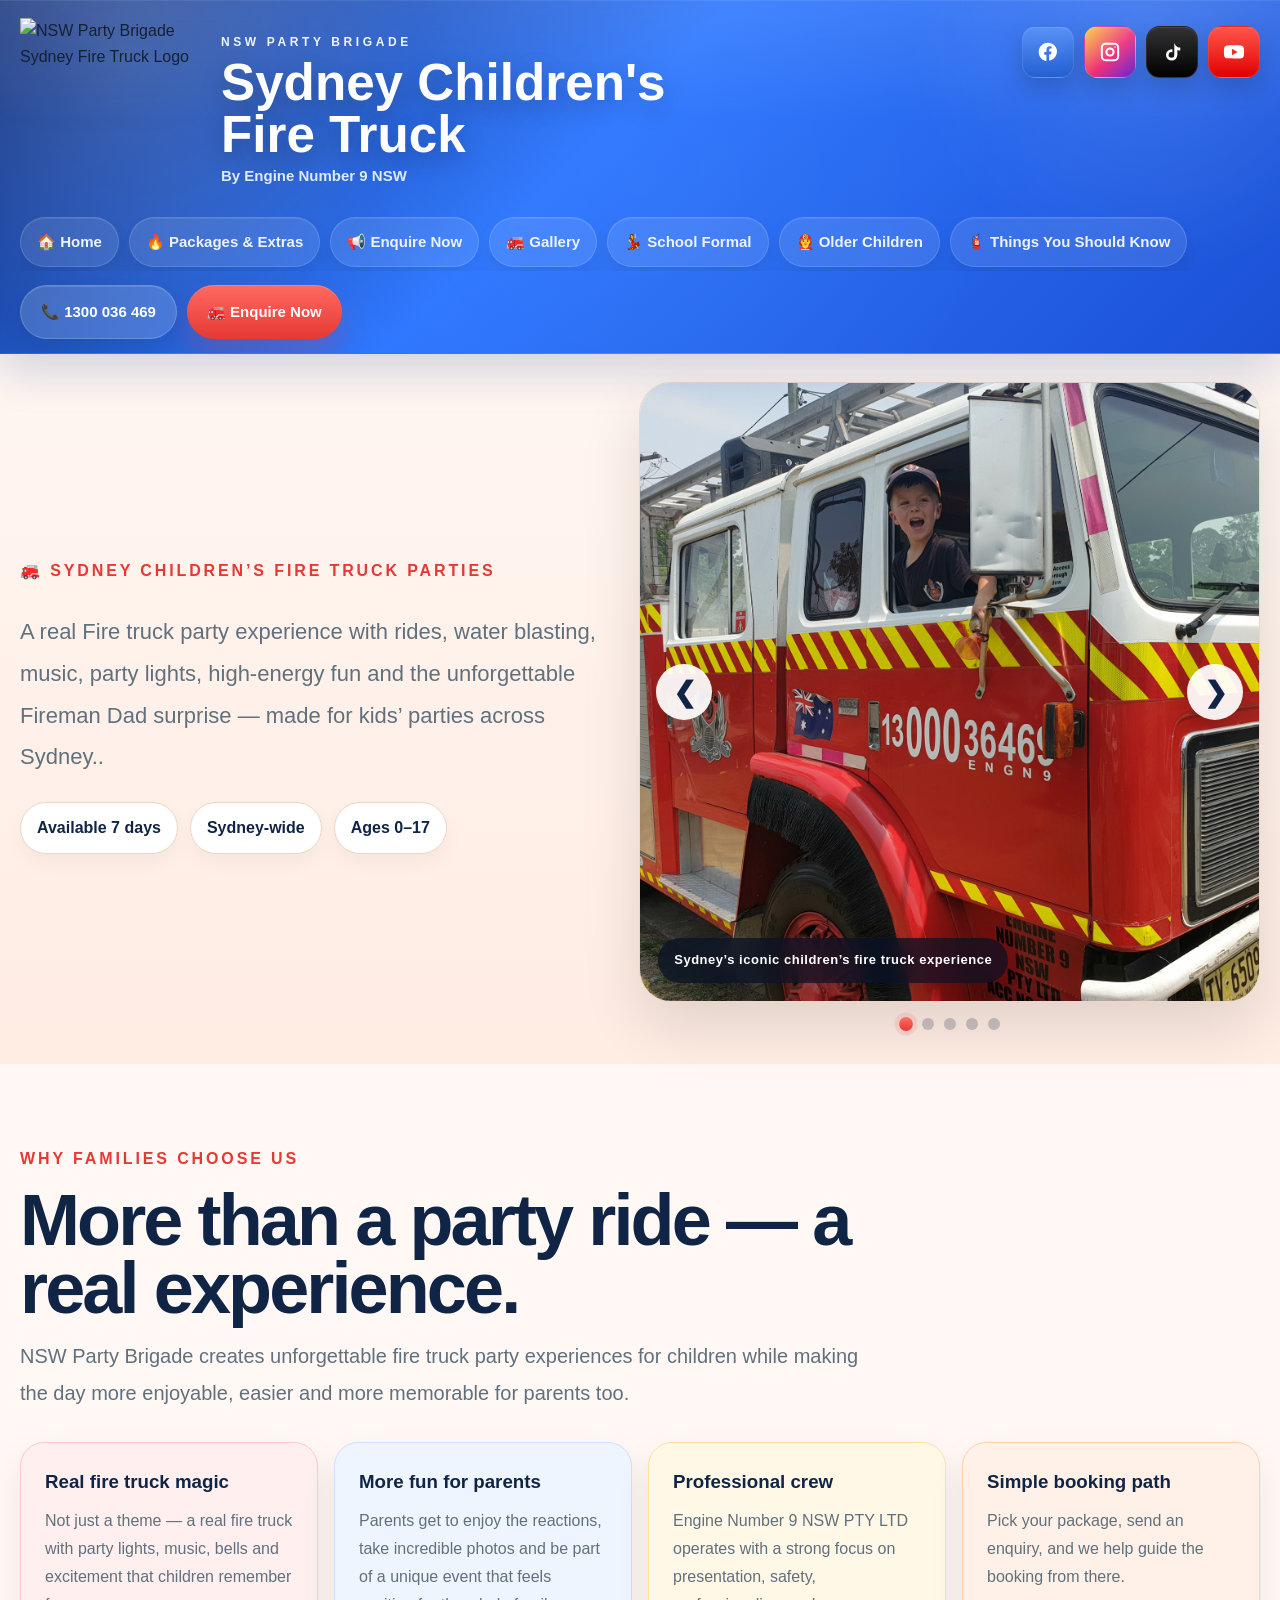
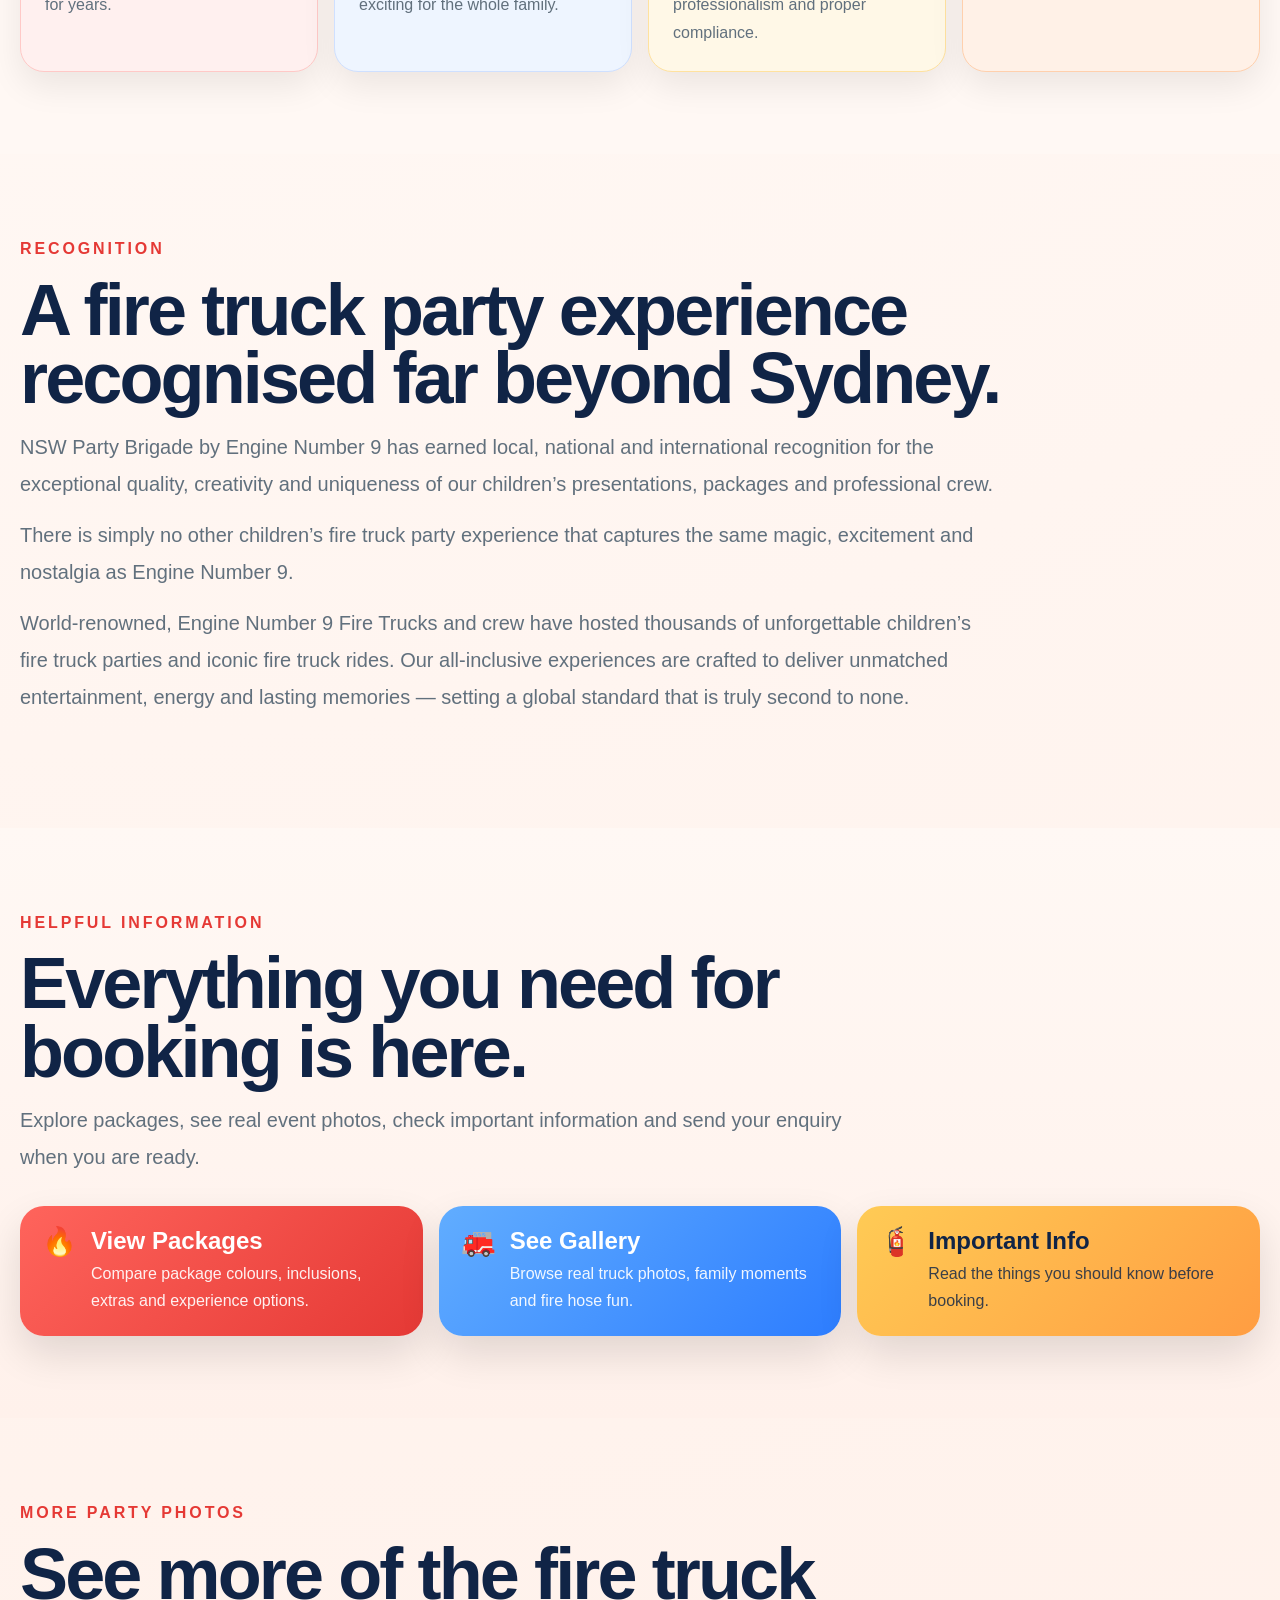
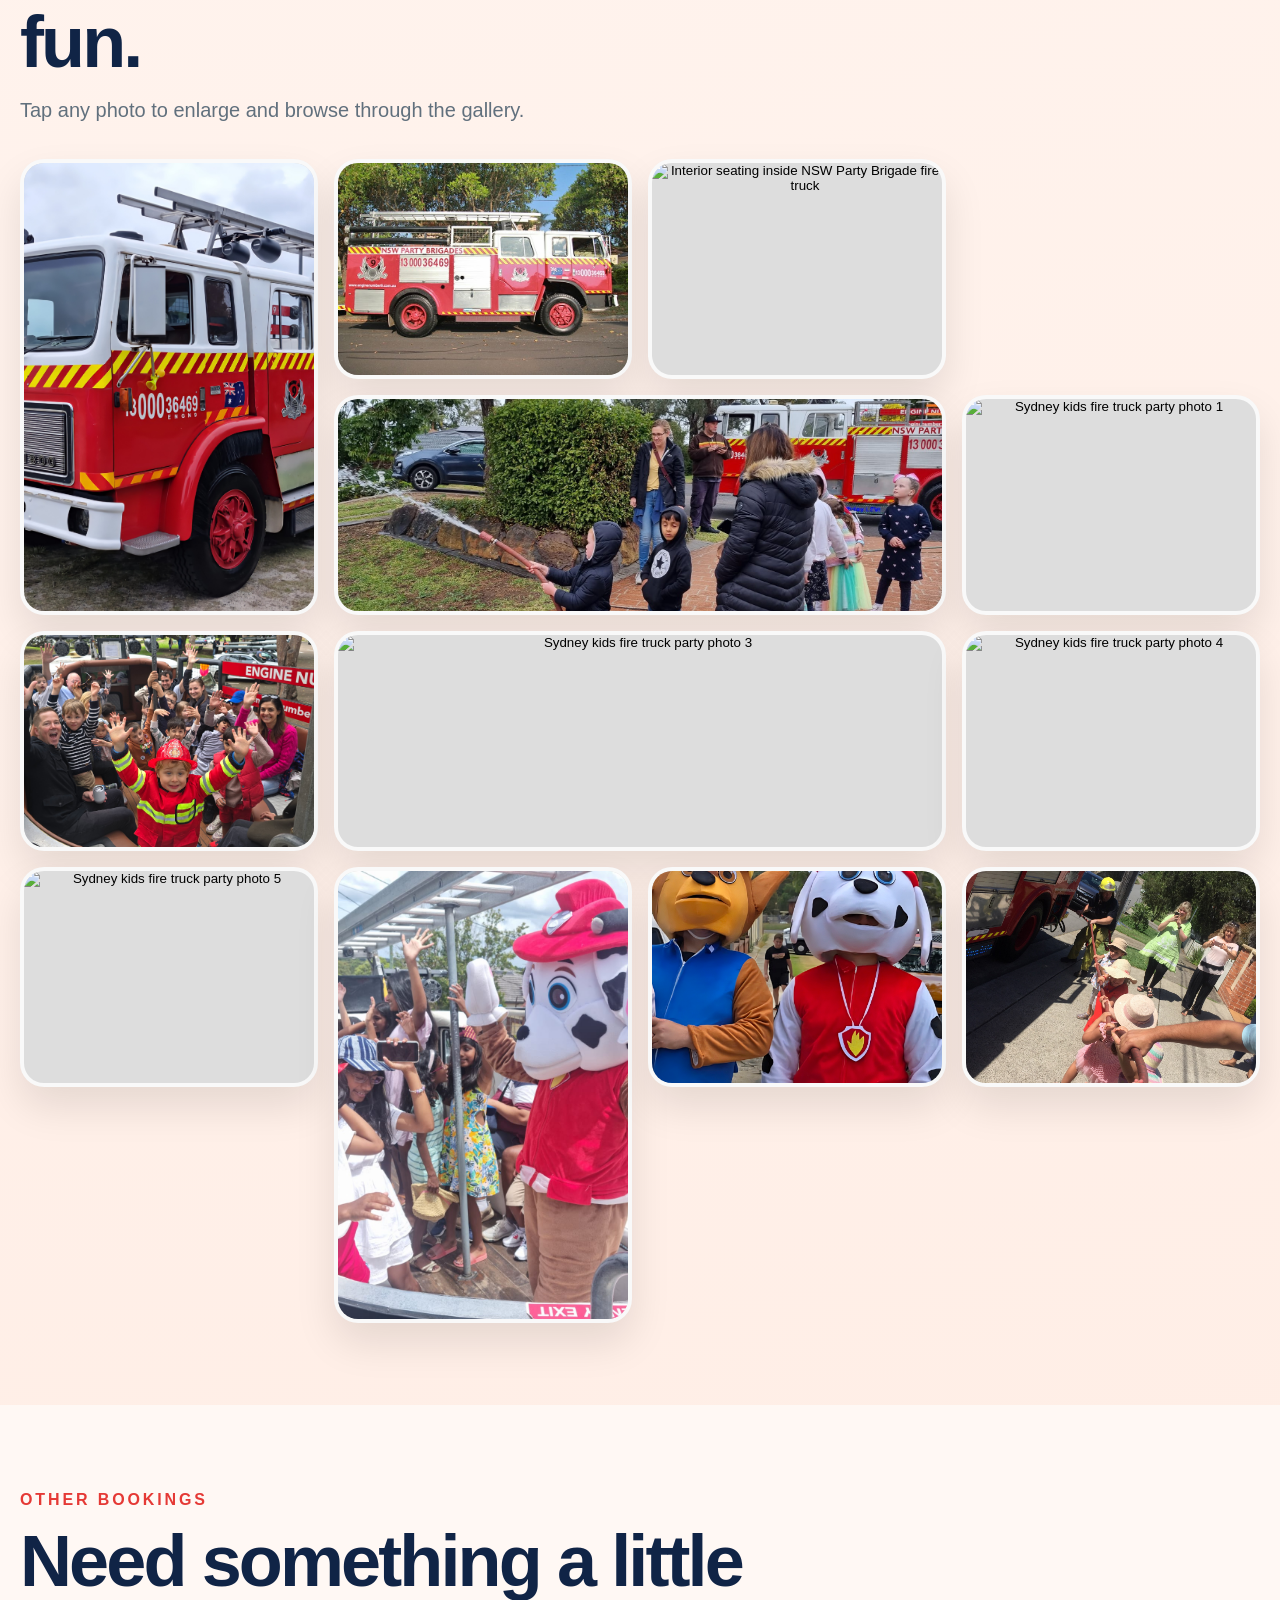
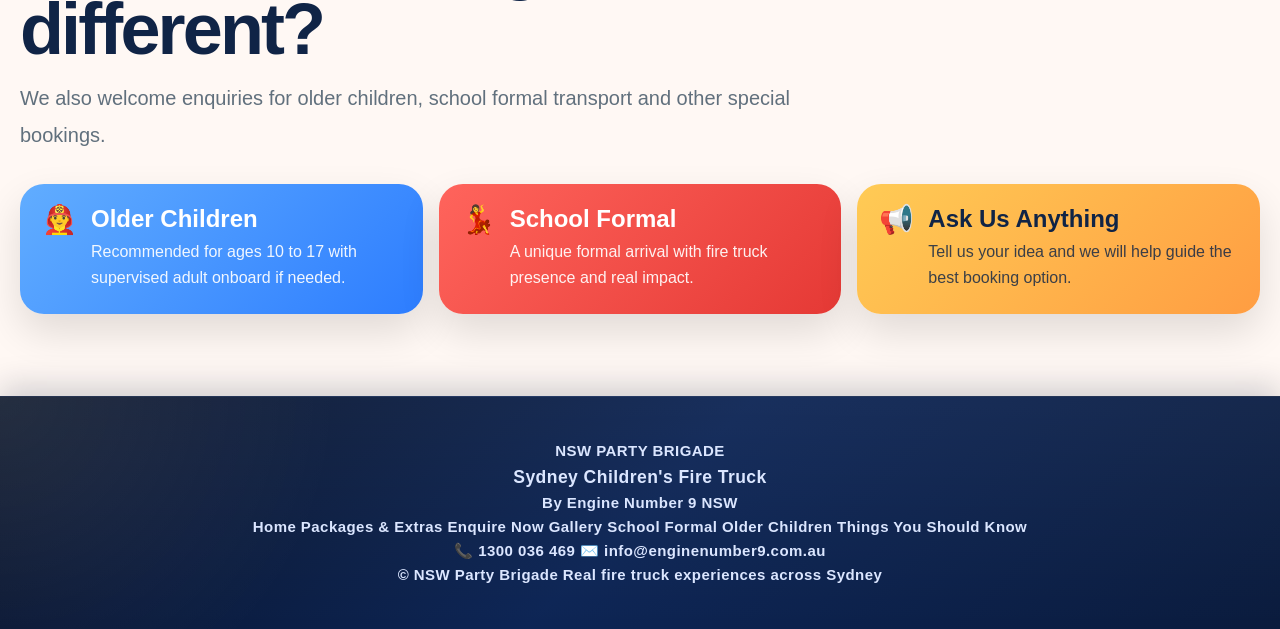
==== commit 7de5bbf3: "Update index.html" ====
--- a/index.html
+++ b/index.html
@@ -3,306 +3,324 @@
 <head>
   <meta charset="UTF-8" />
   <meta name="viewport" content="width=device-width, initial-scale=1.0" />
-  <title>NSW Party Brigade | Sydney Children's Fire Truck</title>
-  <meta name="description" content="Real fire truck rides, water blasting, music, lights and the unforgettable Fireman Dad surprise. Designed for kids parties across Sydney." />
+
+  <title>NSW Party Brigade | Sydney Children's Fire Truck Parties Sydney</title>
+  <meta
+    name="description"
+    content="Sydney children's fire truck parties with real fire truck rides, water blasting, music, lights and unforgettable fun across Sydney. Book NSW Party Brigade by Engine Number 9 NSW."
+  />
+  <meta name="theme-color" content="#1b50d4" />
+  <link rel="canonical" href="https://partybrigade.com.au/" />
+
+  <meta property="og:title" content="NSW Party Brigade | Sydney Children's Fire Truck Parties Sydney" />
+  <meta
+    property="og:description"
+    content="Real fire truck parties for children across Sydney with rides, music, lights, water blasting and unforgettable fun."
+  />
+  <meta property="og:type" content="website" />
+  <meta property="og:url" content="https://partybrigade.com.au/" />
+  <meta property="og:image" content="https://partybrigade.com.au/images/sydney-childrens-fire-truck-hero.jpg" />
+
+  <meta name="twitter:card" content="summary_large_image" />
+  <meta name="twitter:title" content="NSW Party Brigade | Sydney Children's Fire Truck Parties Sydney" />
+  <meta
+    name="twitter:description"
+    content="Real fire truck parties for children across Sydney with rides, music, lights, water blasting and unforgettable fun."
+  />
+  <meta name="twitter:image" content="https://partybrigade.com.au/images/sydney-childrens-fire-truck-hero.jpg" />
+
   <link rel="stylesheet" href="assets/css/main.css" />
 </head>
 <body>
-
   <div id="header"></div>
 
-  <section class="hero-priority hero-premium">
-    <div class="container">
-      <div class="hero-premium-grid">
-
-        <div class="hero-copy">
-          <div class="tag">🚒 Sydney Children’s Fire Truck Parties</div>
-          <h1>Book the real fire truck experience fast.</h1>
-          <p class="lead">
-            Real fire truck rides, water blasting, music, lights, party energy and the unforgettable Fireman Dad surprise — built for kids parties across Sydney.
-          </p>
-
-          <div class="priority-actions">
-            <a class="btn btn-primary" href="packages.html">🔥 View Packages</a>
-            <a class="btn btn-blue" href="contact.html">📢 Enquire Now</a>
-            <a class="btn btn-light" href="tel:1300036469">📞 1300 036 469</a>
-          </div>
-
-          <div class="priority-pills">
-            <div>Blue • Yellow • Orange • Red</div>
-            <div>Available 7 days</div>
-            <div>Sydney-wide</div>
-            <div>Ages 0–12</div>
-          </div>
-        </div>
-
-        <div class="hero-slideshow-card">
-          <div class="hero-slideshow" id="heroSlideshow">
-            <div class="hero-slide is-active">
-              <img src="images/sydney-childrens-fire-truck-hero.jpg" alt="Sydney children enjoying NSW Party Brigade fire truck">
-            </div>
-
-            <div class="hero-slide">
-              <img src="images/nsw-party-brigade-fire-truck-front.jpg" alt="NSW Party Brigade fire truck front view">
-            </div>
-
-            <div class="hero-slide">
-              <img src="images/nsw-party-brigade-fire-hose-fun.jpg" alt="Children enjoying fire hose fun with NSW Party Brigade">
-            </div>
-
-            <div class="hero-slide">
-              <img src="images/sydney-kids-fire-truck-party-photo-3.jpg" alt="Sydney kids enjoying a fire truck party">
-            </div>
-
-            <div class="hero-slide">
-              <img src="images/nsw-party-brigade-fire-truck-side.jpg" alt="NSW Party Brigade fire truck side view">
-            </div>
-
-            <button class="hero-slide-arrow hero-slide-prev" type="button" aria-label="Previous hero photo" onclick="changeHeroSlide(-1)">❮</button>
-            <button class="hero-slide-arrow hero-slide-next" type="button" aria-label="Next hero photo" onclick="changeHeroSlide(1)">❯</button>
-
-            <div class="hero-slide-overlay">
-              <div class="hero-slide-badge">Sydney’s iconic children’s fire truck experience</div>
-            </div>
-          </div>
-
-          <div class="hero-slide-dots" id="heroSlideDots">
-            <button class="hero-dot is-active" type="button" aria-label="Hero slide 1" onclick="goToHeroSlide(0)"></button>
-            <button class="hero-dot" type="button" aria-label="Hero slide 2" onclick="goToHeroSlide(1)"></button>
-            <button class="hero-dot" type="button" aria-label="Hero slide 3" onclick="goToHeroSlide(2)"></button>
-            <button class="hero-dot" type="button" aria-label="Hero slide 4" onclick="goToHeroSlide(3)"></button>
-            <button class="hero-dot" type="button" aria-label="Hero slide 5" onclick="goToHeroSlide(4)"></button>
-          </div>
-        </div>
-
-      </div>
-    </div>
-  </section>
-
-  <section class="section priority-strip-wrap">
-    <div class="container">
-      <div class="priority-strip">
-        <a class="priority-card priority-red" href="packages.html">
-          <span class="priority-icon">🔥</span>
-          <div>
-            <strong>Packages & Extras</strong>
-            <p>See Blue, Yellow, Orange and Red packages, extras and inclusions.</p>
-          </div>
-        </a>
-
-        <a class="priority-card priority-blue" href="contact.html">
-          <span class="priority-icon">📢</span>
-          <div>
-            <strong>Enquire Now</strong>
-            <p>Fast booking enquiry for children’s parties, formals and private events.</p>
-          </div>
-        </a>
-
-        <a class="priority-card priority-gold" href="tel:1300036469">
-          <span class="priority-icon">📞</span>
-          <div>
-            <strong>Call 1300 036 469</strong>
-            <p>Talk to us directly about dates, suburbs, packages and availability.</p>
-          </div>
-        </a>
-      </div>
-    </div>
-  </section>
-
-  <section class="section brief-home-info">
-    <div class="container">
-      <div class="section-head">
-        <div class="tag">Why families choose us</div>
-        <h2>More than a party ride — a real experience.</h2>
-        <p>
-          NSW Party Brigade creates unforgettable fire truck party experiences for children while making the day more enjoyable, easier and more memorable for parents too.
-        </p>
-      </div>
-
-      <div class="brief-grid">
-        <div class="brief-box brief-red">
-          <h3>Real fire truck magic</h3>
-          <p>Not just a theme — a real fire truck with lights, music, bells and excitement that children remember for years.</p>
-        </div>
-
-        <div class="brief-box brief-blue">
-          <h3>More fun for parents</h3>
-          <p>Parents get to enjoy the reactions, take incredible photos and be part of a unique event that feels exciting for the whole family.</p>
-        </div>
-
-        <div class="brief-box brief-gold">
-          <h3>Professional crew</h3>
-          <p>Engine Number 9 NSW PTY LTD operates with a strong focus on presentation, safety, professionalism and proper compliance.</p>
-        </div>
-
-        <div class="brief-box brief-orange">
-          <h3>Simple booking path</h3>
-          <p>Pick your package, send an enquiry, and we help guide the booking from there.</p>
-        </div>
-      </div>
-    </div>
-  </section>
-
-  <section class="section recognition-section">
-    <div class="container">
-      <div class="section-head">
-        <div class="tag">Recognition</div>
-        <h2>A fire truck party experience recognised far beyond Sydney.</h2>
-        <p>
-          NSW Party Brigade by Engine Number 9 has earned local, national and international recognition for the exceptional quality, creativity and uniqueness of our children’s presentations, packages and professional crew.
-        </p>
-        <p>
-          There is simply no other children’s fire truck party experience that captures the same magic, excitement and nostalgia as Engine Number 9.
-        </p>
-        <p>
-          World-renowned, Engine Number 9 Fire Trucks and crew have hosted thousands of unforgettable children’s fire truck parties and iconic fire truck rides. Our all-inclusive experiences are crafted to deliver unmatched entertainment, energy and lasting memories — setting a global standard that is truly second to none.
-        </p>
-      </div>
-    </div>
-  </section>
-
-  <section class="section quick-links-premium">
-    <div class="container">
-      <div class="section-head">
-        <div class="tag">Helpful information</div>
-        <h2>Everything you need for booking is here.</h2>
-        <p>
-          Explore packages, see real event photos, check important information and send your enquiry when you are ready.
-        </p>
-      </div>
-
-      <div class="priority-strip">
-        <a class="priority-card priority-red" href="packages.html">
-          <span class="priority-icon">🔥</span>
-          <div>
-            <strong>View Packages</strong>
-            <p>Compare package colours, inclusions, extras and experience options.</p>
-          </div>
-        </a>
-
-        <a class="priority-card priority-blue" href="gallery.html">
-          <span class="priority-icon">🚒</span>
-          <div>
-            <strong>See Gallery</strong>
-            <p>Browse real truck photos, family moments and fire hose fun.</p>
-          </div>
-        </a>
-
-        <a class="priority-card priority-gold" href="terms.html">
-          <span class="priority-icon">🧯</span>
-          <div>
-            <strong>Important Info</strong>
-            <p>Read the things you should know before booking.</p>
-          </div>
-        </a>
-      </div>
-    </div>
-  </section>
-
-  <section class="section">
-    <div class="container">
-      <div class="section-head">
-        <div class="tag">More party photos</div>
-        <h2>See more of the fire truck fun.</h2>
-        <p>Tap any photo to enlarge and browse through the gallery.</p>
-      </div>
-
-      <div class="photo-grid photo-grid-premium">
-        <button class="photo photo-tall" type="button" onclick="openLightbox(0)">
-          <img src="images/nsw-party-brigade-fire-truck-front.jpg" alt="NSW Party Brigade fire truck front view">
-        </button>
-
-        <button class="photo" type="button" onclick="openLightbox(1)">
-          <img src="images/nsw-party-brigade-fire-truck-side.jpg" alt="NSW Party Brigade fire truck side view">
-        </button>
-
-        <button class="photo" type="button" onclick="openLightbox(2)">
-          <img src="images/nsw-party-brigade-fire-truck-interior-seating.jpg" alt="Interior seating inside NSW Party Brigade fire truck">
-        </button>
-
-        <button class="photo photo-wide" type="button" onclick="openLightbox(3)">
-          <img src="images/nsw-party-brigade-fire-hose-fun.jpg" alt="Children enjoying fire hose fun with NSW Party Brigade">
-        </button>
-
-        <button class="photo" type="button" onclick="openLightbox(4)">
-          <img src="images/sydney-kids-fire-truck-party-photo-1.jpg" alt="Sydney kids fire truck party photo 1">
-        </button>
-
-        <button class="photo" type="button" onclick="openLightbox(5)">
-          <img src="images/sydney-kids-fire-truck-party-photo-2.jpg" alt="Sydney kids fire truck party photo 2">
-        </button>
-
-        <button class="photo photo-wide" type="button" onclick="openLightbox(6)">
-          <img src="images/sydney-kids-fire-truck-party-photo-3.jpg" alt="Sydney kids fire truck party photo 3">
-        </button>
-
-        <button class="photo" type="button" onclick="openLightbox(7)">
-          <img src="images/sydney-kids-fire-truck-party-photo-4.jpg" alt="Sydney kids fire truck party photo 4">
-        </button>
-
-        <button class="photo" type="button" onclick="openLightbox(8)">
-          <img src="images/sydney-kids-fire-truck-party-photo-5.jpg" alt="Sydney kids fire truck party photo 5">
-        </button>
-
-        <button class="photo photo-tall" type="button" onclick="openLightbox(9)">
-          <img src="images/sydney-kids-fire-truck-party-photo-6.jpg" alt="Sydney kids fire truck party photo 6">
-        </button>
-
-        <button class="photo" type="button" onclick="openLightbox(10)">
-          <img src="images/sydney-kids-fire-truck-party-photo-7.jpg" alt="Sydney kids fire truck party photo 7">
-        </button>
-
-        <button class="photo" type="button" onclick="openLightbox(11)">
-          <img src="images/sydney-kids-fire-truck-party-photo-8.jpg" alt="Sydney kids fire truck party photo 8">
-        </button>
-      </div>
-    </div>
-  </section>
-
-  <section class="section brief-home-info">
-    <div class="container">
-      <div class="section-head">
-        <div class="tag">Other bookings</div>
-        <h2>Need something a little different?</h2>
-        <p>
-          We also welcome enquiries for older children, school formal transport and other special bookings.
-        </p>
-      </div>
-
-      <div class="priority-strip">
-        <a class="priority-card priority-blue" href="older-children.html">
-          <span class="priority-icon">👨‍🚒</span>
-          <div>
-            <strong>Older Children</strong>
-            <p>Recommended for ages 10 to 17 with supervised adult onboard if needed.</p>
-          </div>
-        </a>
-
-        <a class="priority-card priority-red" href="formal.html">
-          <span class="priority-icon">💃</span>
-          <div>
-            <strong>School Formal</strong>
-            <p>A unique formal arrival with fire truck presence and real impact.</p>
-          </div>
-        </a>
-
-        <a class="priority-card priority-gold" href="contact.html">
-          <span class="priority-icon">📢</span>
-          <div>
-            <strong>Ask Us Anything</strong>
-            <p>Tell us your idea and we will help guide the best booking option.</p>
-          </div>
-        </a>
-      </div>
-    </div>
-  </section>
+  <main>
+    <section class="hero-priority hero-premium">
+      <div class="container">
+        <div class="hero-premium-grid">
+          <div class="hero-copy">
+            <h1 class="tag">🚒 Sydney Children’s Fire Truck Parties</h1>
+            <p class="lead">
+               A real Fire truck party experience with rides, water blasting, music, party lights, high-energy fun and the unforgettable Fireman Dad surprise — made for kids’ parties across Sydney..
+            </p>
+
+            <div class="priority-pills">
+              <div>Available 7 days</div>
+              <div>Sydney-wide</div>
+              <div>Ages 0–17</div>
+            </div>
+          </div>
+
+          <div class="hero-slideshow-card">
+            <div class="hero-slideshow" id="heroSlideshow" aria-label="Fire truck hero photo slideshow">
+              <div class="hero-slide is-active">
+                <img
+                  src="images/sydney-childrens-fire-truck-hero.jpg"
+                  alt="Sydney children enjoying NSW Party Brigade fire truck"
+                  loading="eager"
+                  fetchpriority="high"
+                />
+              </div>
+
+              <div class="hero-slide">
+                <img
+                  src="images/nsw-party-brigade-fire-truck-front.jpg"
+                  alt="NSW Party Brigade fire truck front view"
+                />
+              </div>
+
+              <div class="hero-slide">
+                <img
+                  src="images/nsw-party-brigade-fire-hose-fun.jpg"
+                  alt="Children enjoying fire hose fun with NSW Party Brigade"
+                />
+              </div>
+
+              <div class="hero-slide">
+                <img
+                  src="images/sydney-kids-fire-truck-party-photo-3.jpg"
+                  alt="Sydney kids enjoying a fire truck party"
+                />
+              </div>
+
+              <div class="hero-slide">
+                <img
+                  src="images/nsw-party-brigade-fire-truck-side.jpg"
+                  alt="NSW Party Brigade fire truck side view"
+                />
+              </div>
+
+              <button
+                class="hero-slide-arrow hero-slide-prev"
+                type="button"
+                aria-label="Previous hero photo"
+                onclick="changeHeroSlide(-1)"
+              >
+                ❮
+              </button>
+
+              <button
+                class="hero-slide-arrow hero-slide-next"
+                type="button"
+                aria-label="Next hero photo"
+                onclick="changeHeroSlide(1)"
+              >
+                ❯
+              </button>
+
+              <div class="hero-slide-overlay">
+                <div class="hero-slide-badge">Sydney’s iconic children’s fire truck experience</div>
+              </div>
+            </div>
+
+            <div class="hero-slide-dots" id="heroSlideDots" aria-label="Hero slideshow navigation">
+              <button class="hero-dot is-active" type="button" aria-label="Hero slide 1" onclick="goToHeroSlide(0)"></button>
+              <button class="hero-dot" type="button" aria-label="Hero slide 2" onclick="goToHeroSlide(1)"></button>
+              <button class="hero-dot" type="button" aria-label="Hero slide 3" onclick="goToHeroSlide(2)"></button>
+              <button class="hero-dot" type="button" aria-label="Hero slide 4" onclick="goToHeroSlide(3)"></button>
+              <button class="hero-dot" type="button" aria-label="Hero slide 5" onclick="goToHeroSlide(4)"></button>
+            </div>
+          </div>
+        </div>
+      </div>
+    </section>
+
+
+    <section class="section brief-home-info">
+      <div class="container">
+        <div class="section-head">
+          <div class="tag">Why families choose us</div>
+          <h2>More than a party ride — a real experience.</h2>
+          <p>
+            NSW Party Brigade creates unforgettable fire truck party experiences for children while making the day more enjoyable, easier and more memorable for parents too.
+          </p>
+        </div>
+
+        <div class="brief-grid">
+          <div class="brief-box brief-red">
+            <h3>Real fire truck magic</h3>
+            <p>Not just a theme — a real fire truck with party lights, music, bells and excitement that children remember for years.</p>
+          </div>
+
+          <div class="brief-box brief-blue">
+            <h3>More fun for parents</h3>
+            <p>Parents get to enjoy the reactions, take incredible photos and be part of a unique event that feels exciting for the whole family.</p>
+          </div>
+
+          <div class="brief-box brief-gold">
+            <h3>Professional crew</h3>
+            <p>Engine Number 9 NSW PTY LTD operates with a strong focus on presentation, safety, professionalism and proper compliance.</p>
+          </div>
+
+          <div class="brief-box brief-orange">
+            <h3>Simple booking path</h3>
+            <p>Pick your package, send an enquiry, and we help guide the booking from there.</p>
+          </div>
+        </div>
+      </div>
+    </section>
+
+    <section class="section recognition-section">
+      <div class="container">
+        <div class="section-head">
+          <div class="tag">Recognition</div>
+          <h2>A fire truck party experience recognised far beyond Sydney.</h2>
+          <p>
+            NSW Party Brigade by Engine Number 9 has earned local, national and international recognition for the exceptional quality, creativity and uniqueness of our children’s presentations, packages and professional crew.
+          </p>
+          <p>
+            There is simply no other children’s fire truck party experience that captures the same magic, excitement and nostalgia as Engine Number 9.
+          </p>
+          <p>
+            World-renowned, Engine Number 9 Fire Trucks and crew have hosted thousands of unforgettable children’s fire truck parties and iconic fire truck rides. Our all-inclusive experiences are crafted to deliver unmatched entertainment, energy and lasting memories — setting a global standard that is truly second to none.
+          </p>
+        </div>
+      </div>
+    </section>
+
+    <section class="section quick-links-premium">
+      <div class="container">
+        <div class="section-head">
+          <div class="tag">Helpful information</div>
+          <h2>Everything you need for booking is here.</h2>
+          <p>
+            Explore packages, see real event photos, check important information and send your enquiry when you are ready.
+          </p>
+        </div>
+
+        <div class="priority-strip">
+          <a class="priority-card priority-red" href="packages.html">
+            <span class="priority-icon">🔥</span>
+            <div>
+              <strong>View Packages</strong>
+              <p>Compare package colours, inclusions, extras and experience options.</p>
+            </div>
+          </a>
+
+          <a class="priority-card priority-blue" href="gallery.html">
+            <span class="priority-icon">🚒</span>
+            <div>
+              <strong>See Gallery</strong>
+              <p>Browse real truck photos, family moments and fire hose fun.</p>
+            </div>
+          </a>
+
+          <a class="priority-card priority-gold" href="terms.html">
+            <span class="priority-icon">🧯</span>
+            <div>
+              <strong>Important Info</strong>
+              <p>Read the things you should know before booking.</p>
+            </div>
+          </a>
+        </div>
+      </div>
+    </section>
+
+    <section class="section">
+      <div class="container">
+        <div class="section-head">
+          <div class="tag">More party photos</div>
+          <h2>See more of the fire truck fun.</h2>
+          <p>Tap any photo to enlarge and browse through the gallery.</p>
+        </div>
+
+        <div class="photo-grid photo-grid-premium">
+          <button class="photo photo-tall" type="button" onclick="openLightbox(0)">
+            <img src="images/nsw-party-brigade-fire-truck-front.jpg" alt="NSW Party Brigade fire truck front view" loading="lazy" />
+          </button>
+
+          <button class="photo" type="button" onclick="openLightbox(1)">
+            <img src="images/nsw-party-brigade-fire-truck-side.jpg" alt="NSW Party Brigade fire truck side view" loading="lazy" />
+          </button>
+
+          <button class="photo" type="button" onclick="openLightbox(2)">
+            <img src="images/nsw-party-brigade-fire-truck-interior-seating.jpg" alt="Interior seating inside NSW Party Brigade fire truck" loading="lazy" />
+          </button>
+
+          <button class="photo photo-wide" type="button" onclick="openLightbox(3)">
+            <img src="images/nsw-party-brigade-fire-hose-fun.jpg" alt="Children enjoying fire hose fun with NSW Party Brigade" loading="lazy" />
+          </button>
+
+          <button class="photo" type="button" onclick="openLightbox(4)">
+            <img src="images/sydney-kids-fire-truck-party-photo-1.jpg" alt="Sydney kids fire truck party photo 1" loading="lazy" />
+          </button>
+
+          <button class="photo" type="button" onclick="openLightbox(5)">
+            <img src="images/sydney-kids-fire-truck-party-photo-2.jpg" alt="Sydney kids fire truck party photo 2" loading="lazy" />
+          </button>
+
+          <button class="photo photo-wide" type="button" onclick="openLightbox(6)">
+            <img src="images/sydney-kids-fire-truck-party-photo-3.jpg" alt="Sydney kids fire truck party photo 3" loading="lazy" />
+          </button>
+
+          <button class="photo" type="button" onclick="openLightbox(7)">
+            <img src="images/sydney-kids-fire-truck-party-photo-4.jpg" alt="Sydney kids fire truck party photo 4" loading="lazy" />
+          </button>
+
+          <button class="photo" type="button" onclick="openLightbox(8)">
+            <img src="images/sydney-kids-fire-truck-party-photo-5.jpg" alt="Sydney kids fire truck party photo 5" loading="lazy" />
+          </button>
+
+          <button class="photo photo-tall" type="button" onclick="openLightbox(9)">
+            <img src="images/sydney-kids-fire-truck-party-photo-6.jpg" alt="Sydney kids fire truck party photo 6" loading="lazy" />
+          </button>
+
+          <button class="photo" type="button" onclick="openLightbox(10)">
+            <img src="images/sydney-kids-fire-truck-party-photo-7.jpg" alt="Sydney kids fire truck party photo 7" loading="lazy" />
+          </button>
+
+          <button class="photo" type="button" onclick="openLightbox(11)">
+            <img src="images/sydney-kids-fire-truck-party-photo-8.jpg" alt="Sydney kids fire truck party photo 8" loading="lazy" />
+          </button>
+        </div>
+      </div>
+    </section>
+
+    <section class="section brief-home-info">
+      <div class="container">
+        <div class="section-head">
+          <div class="tag">Other bookings</div>
+          <h2>Need something a little different?</h2>
+          <p>
+            We also welcome enquiries for older children, school formal transport and other special bookings.
+          </p>
+        </div>
+
+        <div class="priority-strip">
+          <a class="priority-card priority-blue" href="older-children.html">
+            <span class="priority-icon">👨‍🚒</span>
+            <div>
+              <strong>Older Children</strong>
+              <p>Recommended for ages 10 to 17 with supervised adult onboard if needed.</p>
+            </div>
+          </a>
+
+          <a class="priority-card priority-red" href="formal.html">
+            <span class="priority-icon">💃</span>
+            <div>
+              <strong>School Formal</strong>
+              <p>A unique formal arrival with fire truck presence and real impact.</p>
+            </div>
+          </a>
+
+          <a class="priority-card priority-gold" href="contact.html">
+            <span class="priority-icon">📢</span>
+            <div>
+              <strong>Ask Us Anything</strong>
+              <p>Tell us your idea and we will help guide the best booking option.</p>
+            </div>
+          </a>
+        </div>
+      </div>
+    </section>
+  </main>
 
   <div class="lightbox" id="lightbox" aria-hidden="true">
     <button class="lightbox-close" type="button" aria-label="Close gallery" onclick="closeLightbox()">✕</button>
     <button class="lightbox-arrow lightbox-prev" type="button" aria-label="Previous photo" onclick="changeSlide(-1)">❮</button>
 
     <div class="lightbox-stage">
-      <img id="lightbox-image" src="" alt="Expanded gallery image">
+      <img id="lightbox-image" src="" alt="Expanded gallery image" />
     </div>
 
     <button class="lightbox-arrow lightbox-next" type="button" aria-label="Next photo" onclick="changeSlide(1)">❯</button>
@@ -350,7 +368,7 @@
       document.getElementById("lightbox-image").src = galleryImages[currentSlide];
     }
 
-    document.addEventListener("keydown", function(event) {
+    document.addEventListener("keydown", function (event) {
       const lightboxOpen = document.getElementById("lightbox").classList.contains("is-open");
       if (!lightboxOpen) return;
 
@@ -359,7 +377,7 @@
       if (event.key === "ArrowLeft") changeSlide(-1);
     });
 
-    document.addEventListener("click", function(event) {
+    document.addEventListener("click", function (event) {
       const lightbox = document.getElementById("lightbox");
       if (event.target === lightbox) {
         closeLightbox();
@@ -405,7 +423,9 @@
       startHeroAutoplay();
     }
 
-    startHeroAutoplay();
+    if (heroSlides.length && heroDots.length) {
+      startHeroAutoplay();
+    }
   </script>
 
   <script src="assets/js/include.js"></script>
--- a/assets/css/main.css
+++ b/assets/css/main.css
@@ -364,6 +364,139 @@
   background:linear-gradient(180deg,#fff6f1 0%, #ffece3 100%);
 }
 
+/* PREMIUM HERO SLIDESHOW */
+.hero-premium{
+  padding:28px 0 34px;
+  background:linear-gradient(180deg,#fff6f1 0%, #ffece3 100%);
+}
+
+.hero-premium-grid{
+  display:grid;
+  grid-template-columns:1fr 1.05fr;
+  gap:28px;
+  align-items:center;
+}
+
+.hero-slideshow-card{
+  position:relative;
+}
+
+.hero-slideshow{
+  position:relative;
+  min-height:620px;
+  border-radius:32px;
+  overflow:hidden;
+  background:#fff;
+  border:1px solid var(--line);
+  box-shadow:0 24px 60px rgba(0,0,0,.12);
+}
+
+.hero-slide{
+  position:absolute;
+  inset:0;
+  opacity:0;
+  visibility:hidden;
+  transition:opacity .6s ease, visibility .6s ease, transform .6s ease;
+  transform:scale(1.03);
+}
+
+.hero-slide.is-active{
+  opacity:1;
+  visibility:visible;
+  transform:scale(1);
+}
+
+.hero-slide img{
+  width:100%;
+  height:100%;
+  object-fit:cover;
+}
+
+.hero-slide-overlay{
+  position:absolute;
+  left:18px;
+  right:18px;
+  bottom:18px;
+  z-index:3;
+  pointer-events:none;
+}
+
+.hero-slide-badge{
+  display:inline-flex;
+  align-items:center;
+  padding:12px 16px;
+  border-radius:999px;
+  background:rgba(6,16,38,.70);
+  color:#fff;
+  font-size:13px;
+  font-weight:900;
+  letter-spacing:.04em;
+  backdrop-filter:blur(10px);
+  -webkit-backdrop-filter:blur(10px);
+  box-shadow:0 14px 28px rgba(0,0,0,.18);
+}
+
+.hero-slide-arrow{
+  position:absolute;
+  top:50%;
+  transform:translateY(-50%);
+  z-index:4;
+  width:56px;
+  height:56px;
+  border:none;
+  border-radius:999px;
+  background:rgba(255,255,255,.92);
+  color:#102446;
+  font-size:28px;
+  font-weight:900;
+  cursor:pointer;
+  box-shadow:0 14px 28px rgba(0,0,0,.18);
+  transition:transform .22s ease, box-shadow .22s ease, background .22s ease;
+}
+
+.hero-slide-arrow:hover{
+  transform:translateY(-50%) scale(1.05);
+  box-shadow:0 20px 34px rgba(0,0,0,.24);
+}
+
+.hero-slide-prev{left:16px}
+.hero-slide-next{right:16px}
+
+.hero-slide-dots{
+  display:flex;
+  justify-content:center;
+  gap:10px;
+  margin-top:16px;
+}
+
+.hero-dot{
+  width:12px;
+  height:12px;
+  border:none;
+  border-radius:999px;
+  background:rgba(16,36,70,.22);
+  cursor:pointer;
+  transition:transform .22s ease, background .22s ease, box-shadow .22s ease;
+}
+
+.hero-dot.is-active{
+  background:linear-gradient(180deg,#ff7066,#e53935);
+  transform:scale(1.15);
+  box-shadow:0 0 0 4px rgba(229,57,53,.12);
+}
+
+.hero-dot:hover{
+  transform:scale(1.1);
+}
+
+.recognition-section .section-head{
+  max-width:980px;
+}
+
+.recognition-section .section-head p + p{
+  margin-top:14px;
+}
+
 .hero-top-photo{
   margin-bottom:24px;
 }
@@ -866,6 +999,14 @@
     width:118px;
     height:118px;
   }
+
+  .hero-premium-grid{
+    grid-template-columns:1fr;
+  }
+
+  .hero-slideshow{
+    min-height:520px;
+  }
 }
 
 @media (max-width:768px){
@@ -983,6 +1124,39 @@
     padding:14px 16px;
     font-size:15px;
   }
+
+  .hero-premium{
+    padding:18px 0 28px;
+  }
+
+  .hero-premium-grid{
+    gap:22px;
+  }
+
+  .hero-slideshow{
+    min-height:380px;
+    border-radius:24px;
+  }
+
+  .hero-slide-arrow{
+    width:46px;
+    height:46px;
+    font-size:24px;
+  }
+
+  .hero-slide-prev{left:12px}
+  .hero-slide-next{right:12px}
+
+  .hero-slide-overlay{
+    left:12px;
+    right:12px;
+    bottom:12px;
+  }
+
+  .hero-slide-badge{
+    font-size:12px;
+    padding:10px 14px;
+  }
 }
 
 @media (max-width:640px){
@@ -1080,9 +1254,19 @@
     width:17px;
     height:17px;
   }
+
+  .hero-slideshow{
+    min-height:320px;
+  }
+
+  .hero-slide-arrow{
+    width:42px;
+    height:42px;
+    font-size:22px;
+  }
 }
 
 @keyframes truckDriveMobile{
   0%,100%{transform:translateX(0) translateY(0)}
   50%{transform:translateX(6px) translateY(0)}
-    }
+  }
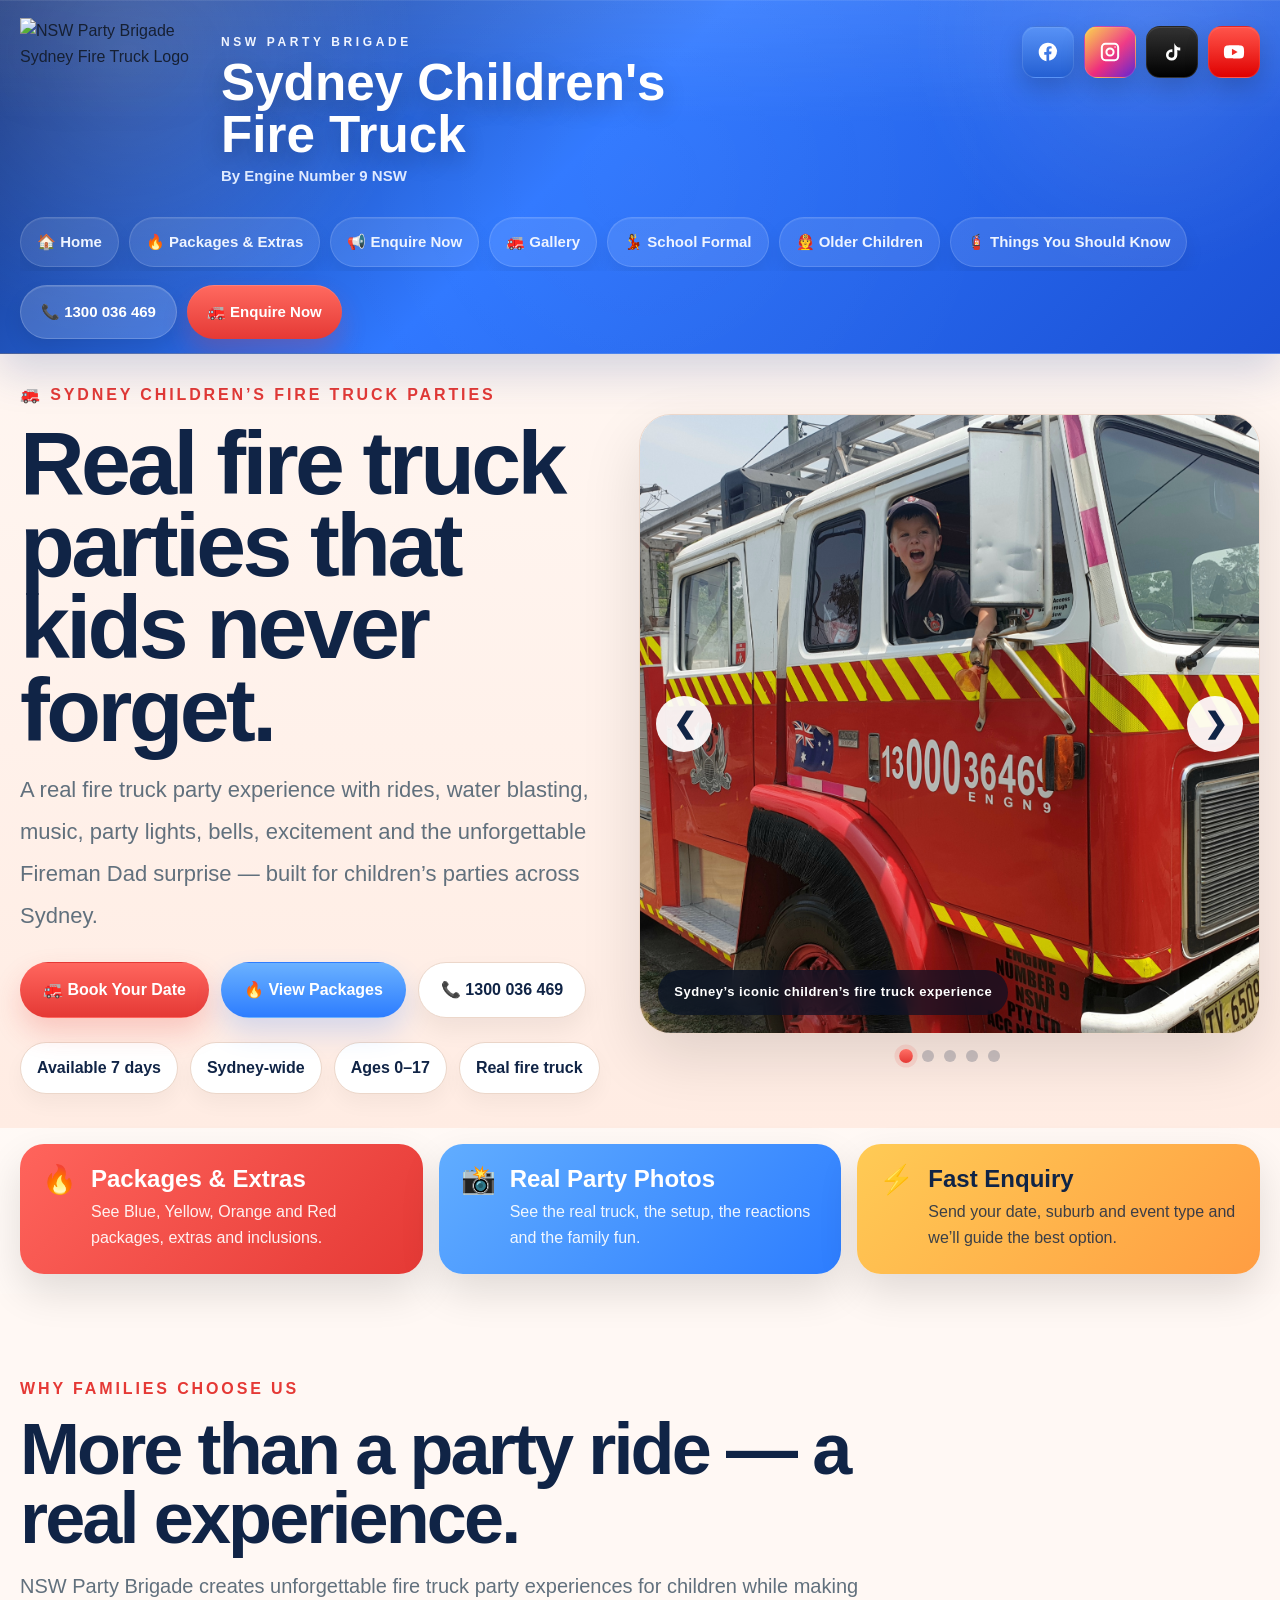
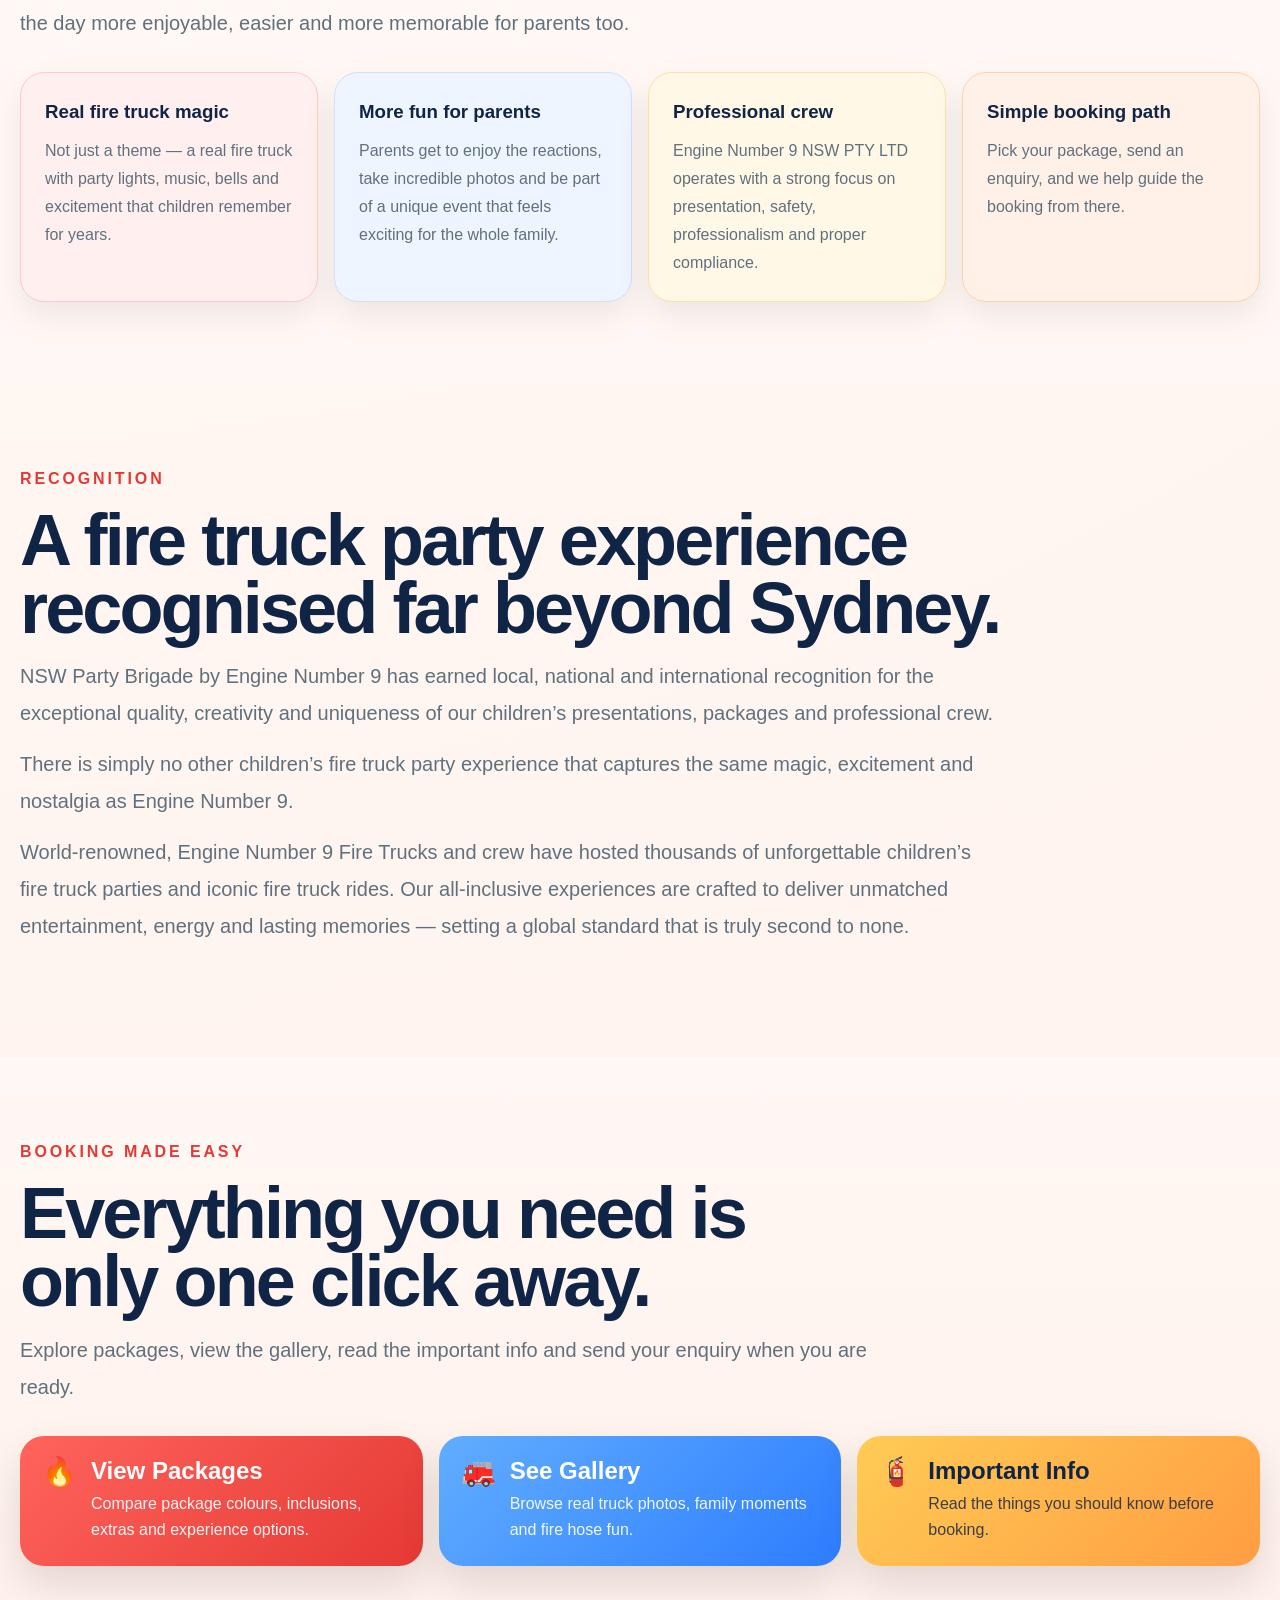
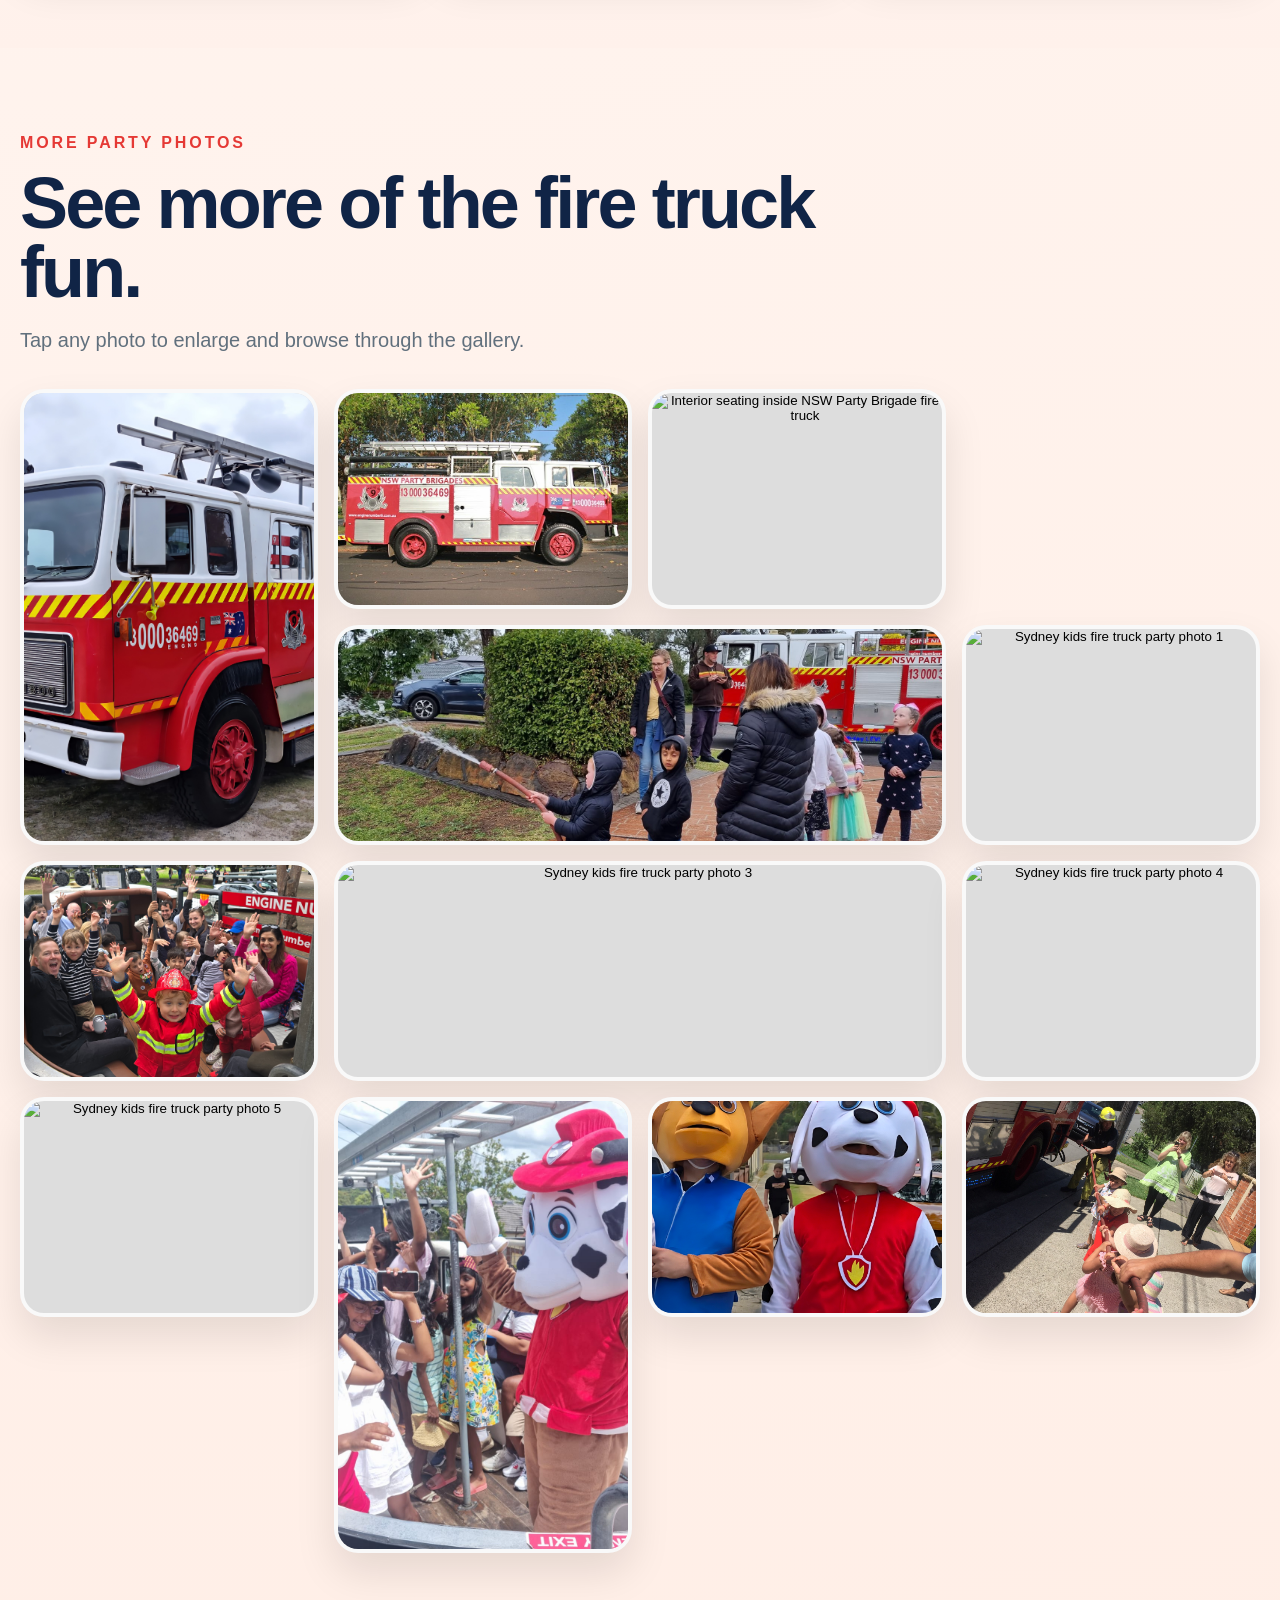
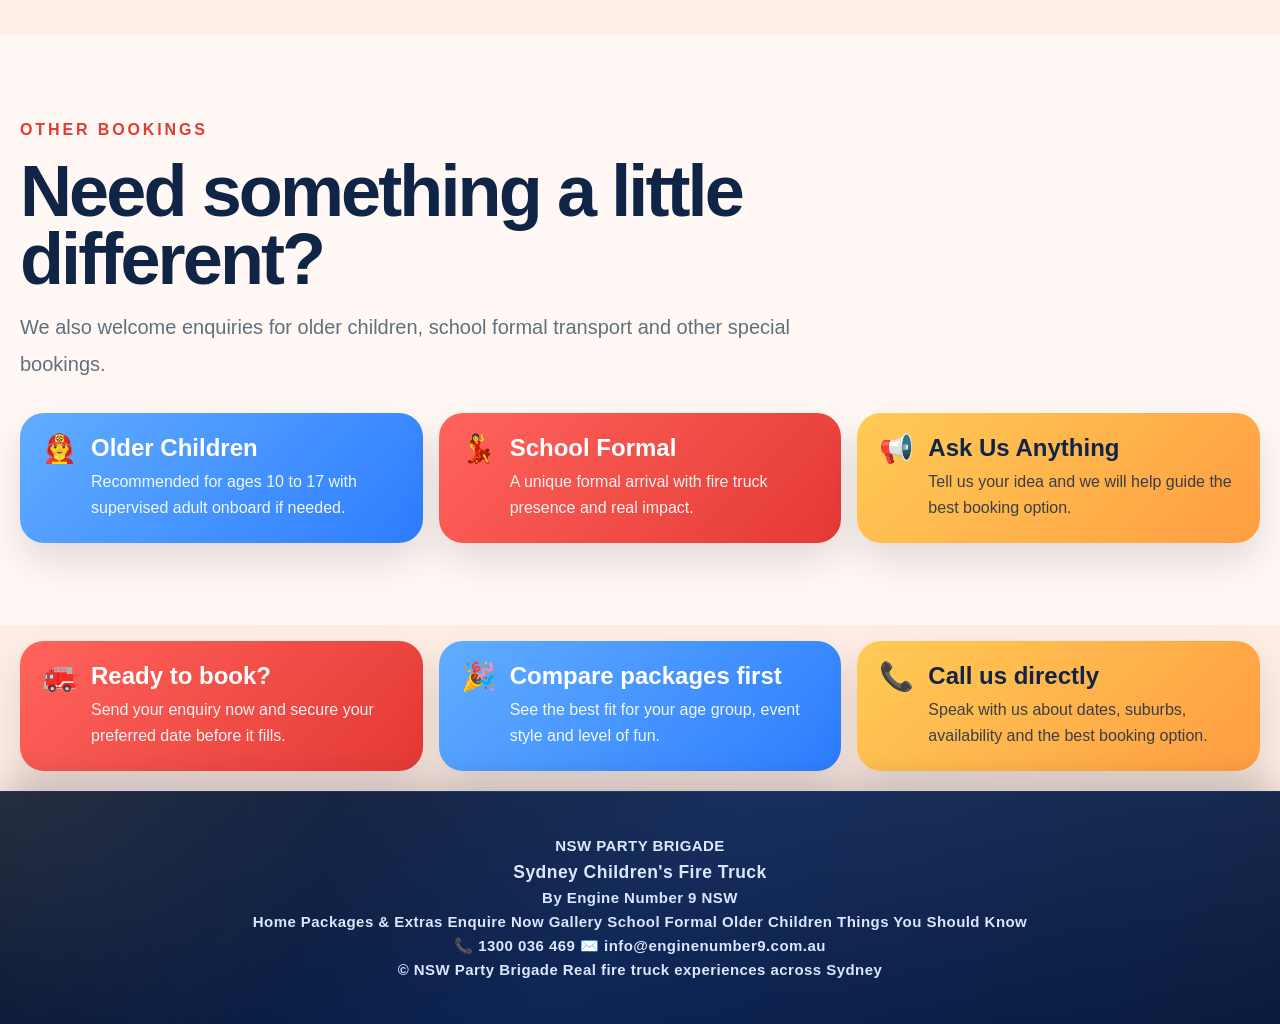
==== commit 3cde7d92: "Update index.html" ====
--- a/index.html
+++ b/index.html
@@ -39,15 +39,23 @@
       <div class="container">
         <div class="hero-premium-grid">
           <div class="hero-copy">
-            <h1 class="tag">🚒 Sydney Children’s Fire Truck Parties</h1>
+            <div class="tag">🚒 Sydney Children’s Fire Truck Parties</div>
+            <h1>Real fire truck parties that kids never forget.</h1>
             <p class="lead">
-               A real Fire truck party experience with rides, water blasting, music, party lights, high-energy fun and the unforgettable Fireman Dad surprise — made for kids’ parties across Sydney..
+              A real fire truck party experience with rides, water blasting, music, party lights, bells, excitement and the unforgettable Fireman Dad surprise — built for children’s parties across Sydney.
             </p>
+
+            <div class="priority-actions">
+              <a class="btn btn-primary" href="contact.html">🚒 Book Your Date</a>
+              <a class="btn btn-blue" href="packages.html">🔥 View Packages</a>
+              <a class="btn btn-light" href="tel:1300036469">📞 1300 036 469</a>
+            </div>
 
             <div class="priority-pills">
               <div>Available 7 days</div>
               <div>Sydney-wide</div>
               <div>Ages 0–17</div>
+              <div>Real fire truck</div>
             </div>
           </div>
 
@@ -125,6 +133,35 @@
       </div>
     </section>
 
+    <section class="section priority-strip-wrap">
+      <div class="container">
+        <div class="priority-strip">
+          <a class="priority-card priority-red" href="packages.html">
+            <span class="priority-icon">🔥</span>
+            <div>
+              <strong>Packages & Extras</strong>
+              <p>See Blue, Yellow, Orange and Red packages, extras and inclusions.</p>
+            </div>
+          </a>
+
+          <a class="priority-card priority-blue" href="gallery.html">
+            <span class="priority-icon">📸</span>
+            <div>
+              <strong>Real Party Photos</strong>
+              <p>See the real truck, the setup, the reactions and the family fun.</p>
+            </div>
+          </a>
+
+          <a class="priority-card priority-gold" href="contact.html">
+            <span class="priority-icon">⚡</span>
+            <div>
+              <strong>Fast Enquiry</strong>
+              <p>Send your date, suburb and event type and we’ll guide the best option.</p>
+            </div>
+          </a>
+        </div>
+      </div>
+    </section>
 
     <section class="section brief-home-info">
       <div class="container">
@@ -181,10 +218,10 @@
     <section class="section quick-links-premium">
       <div class="container">
         <div class="section-head">
-          <div class="tag">Helpful information</div>
-          <h2>Everything you need for booking is here.</h2>
+          <div class="tag">Booking made easy</div>
+          <h2>Everything you need is only one click away.</h2>
           <p>
-            Explore packages, see real event photos, check important information and send your enquiry when you are ready.
+            Explore packages, view the gallery, read the important info and send your enquiry when you are ready.
           </p>
         </div>
 
@@ -308,6 +345,36 @@
             <div>
               <strong>Ask Us Anything</strong>
               <p>Tell us your idea and we will help guide the best booking option.</p>
+            </div>
+          </a>
+        </div>
+      </div>
+    </section>
+
+    <section class="section priority-strip-wrap">
+      <div class="container">
+        <div class="priority-strip">
+          <a class="priority-card priority-red" href="contact.html">
+            <span class="priority-icon">🚒</span>
+            <div>
+              <strong>Ready to book?</strong>
+              <p>Send your enquiry now and secure your preferred date before it fills.</p>
+            </div>
+          </a>
+
+          <a class="priority-card priority-blue" href="packages.html">
+            <span class="priority-icon">🎉</span>
+            <div>
+              <strong>Compare packages first</strong>
+              <p>See the best fit for your age group, event style and level of fun.</p>
+            </div>
+          </a>
+
+          <a class="priority-card priority-gold" href="tel:1300036469">
+            <span class="priority-icon">📞</span>
+            <div>
+              <strong>Call us directly</strong>
+              <p>Speak with us about dates, suburbs, availability and the best booking option.</p>
             </div>
           </a>
         </div>
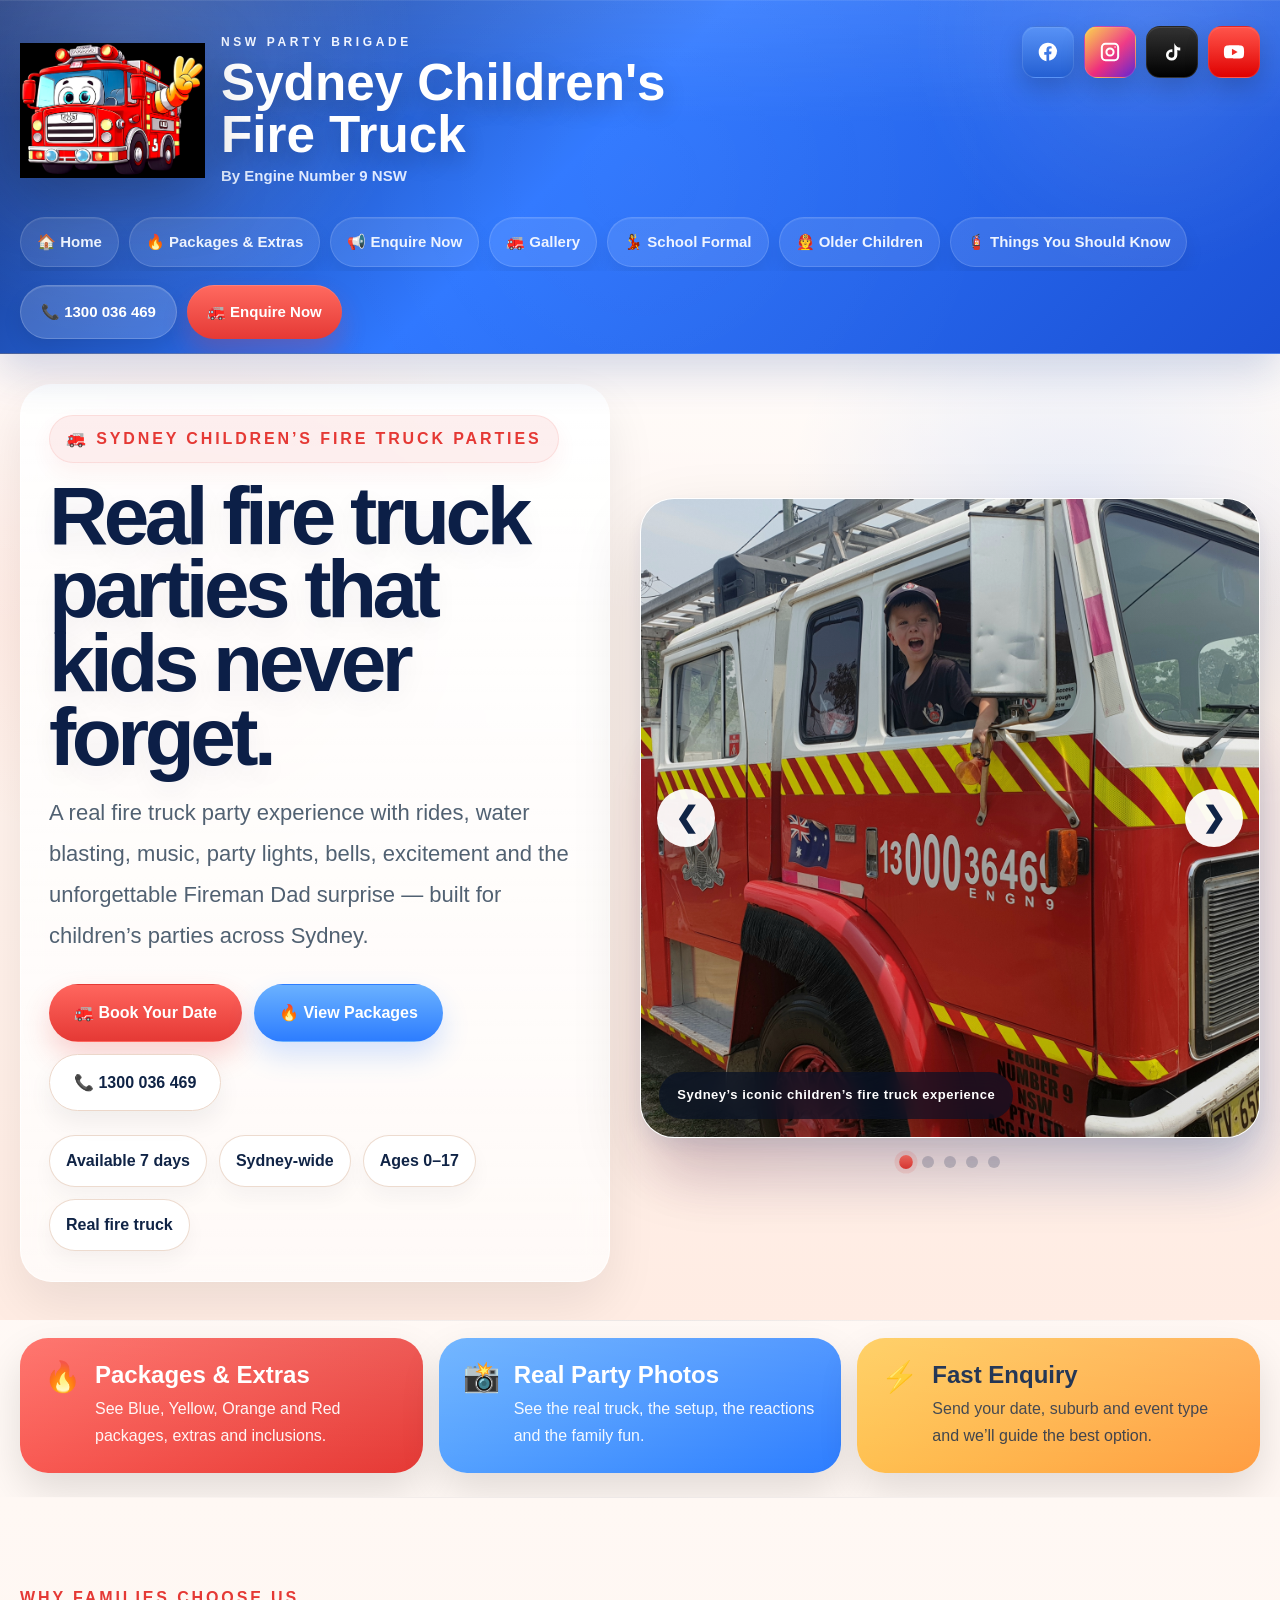
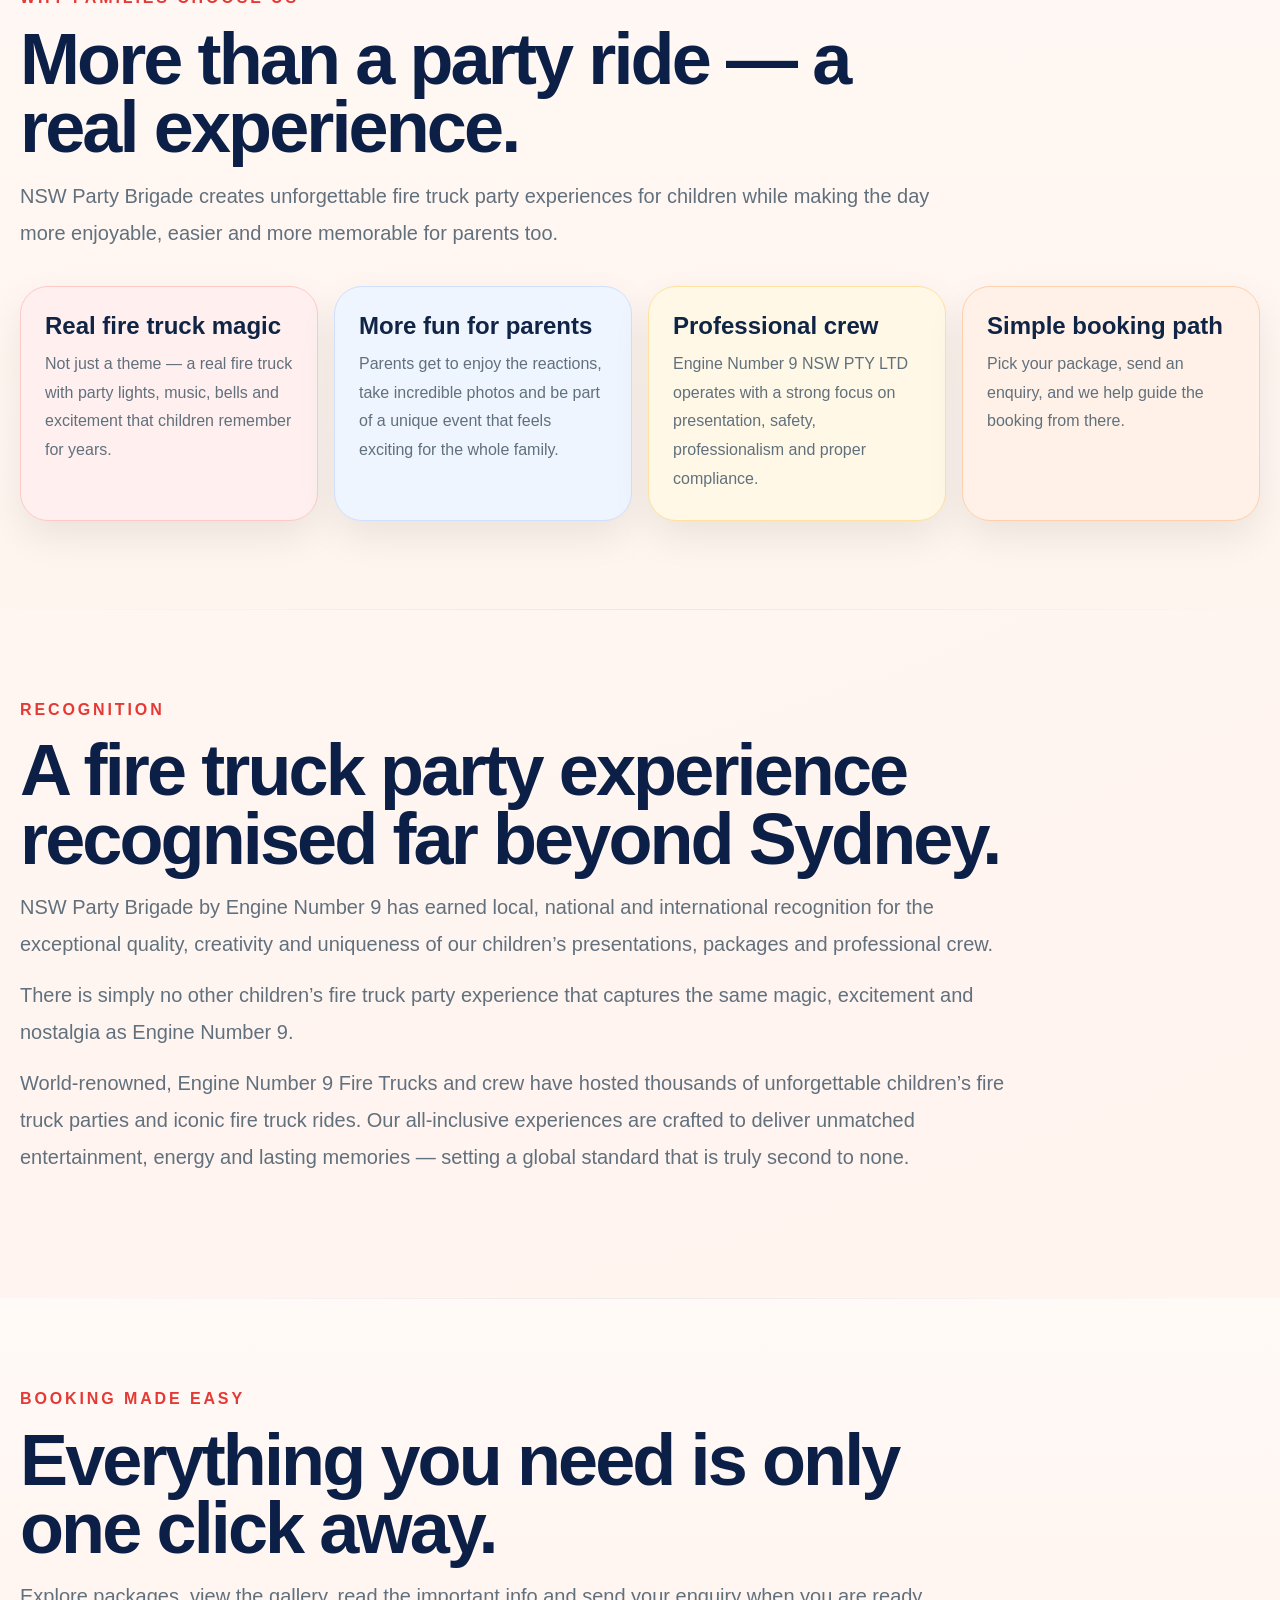
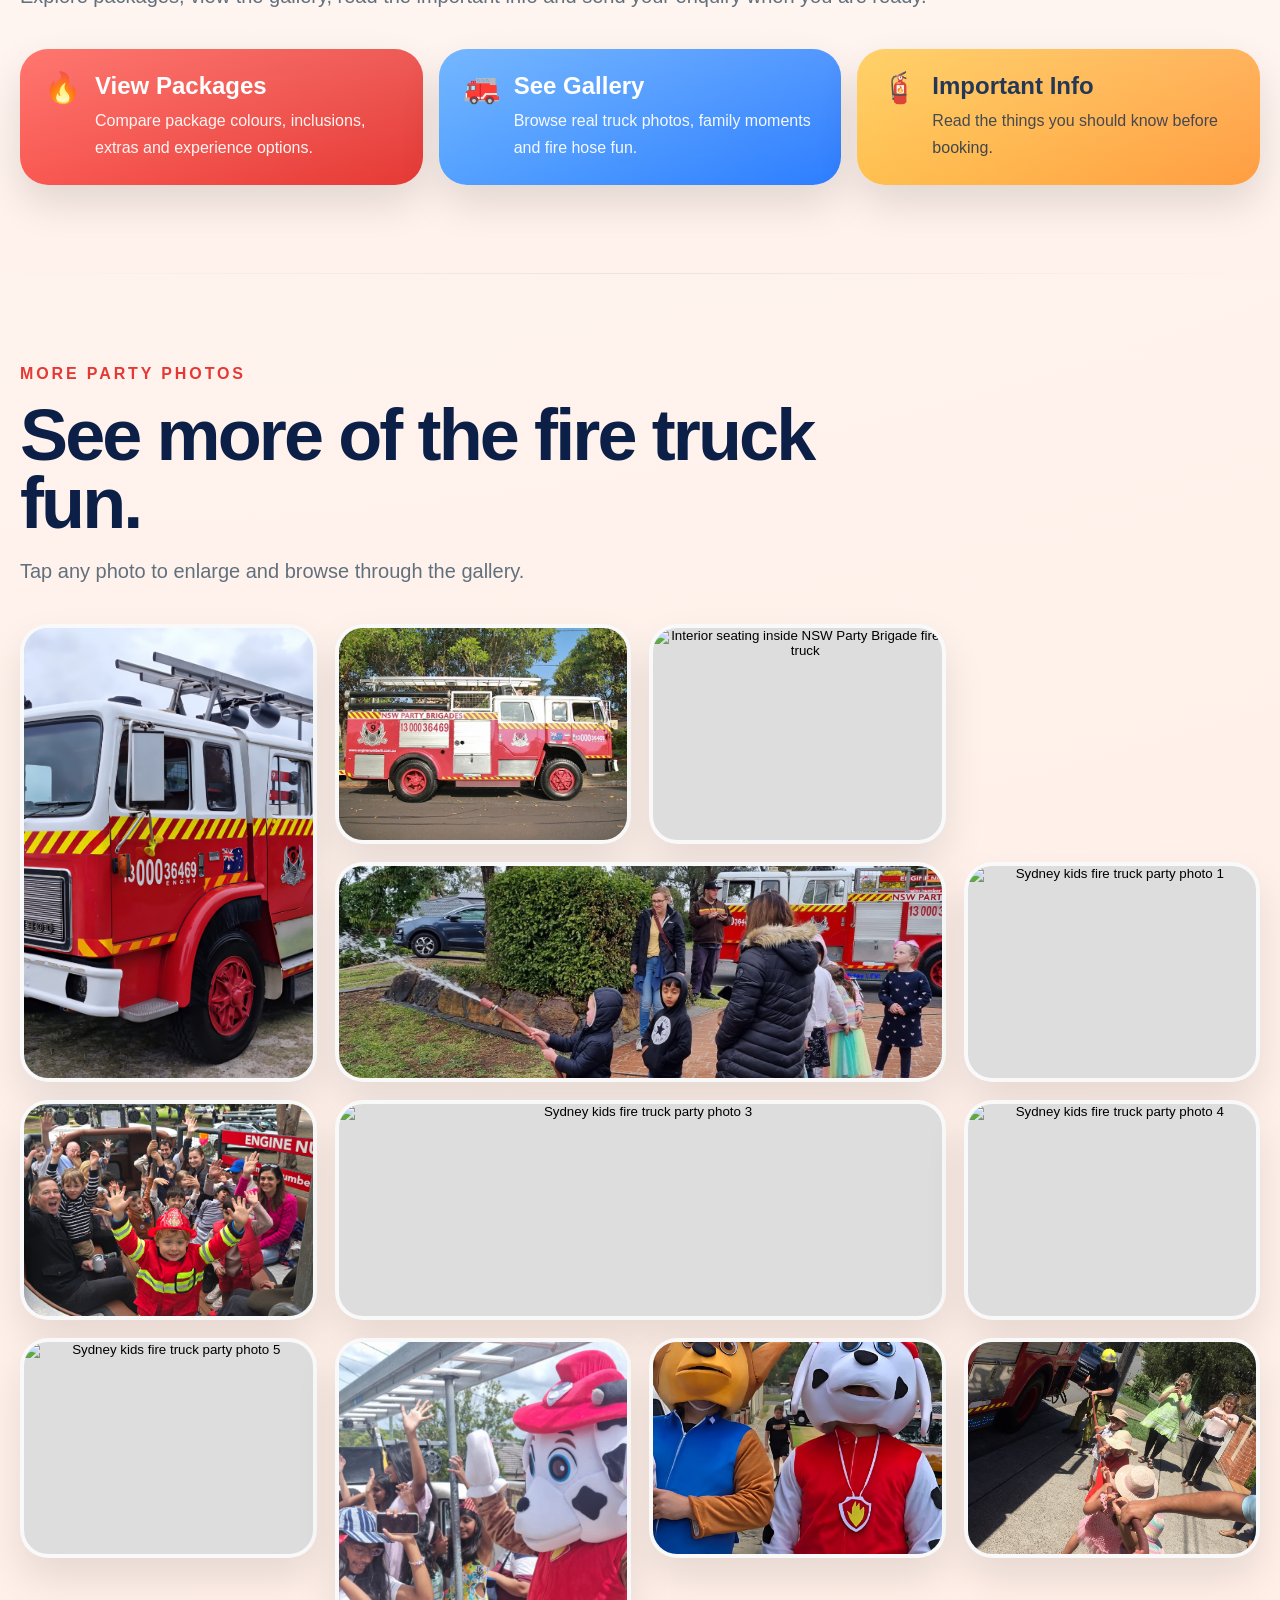
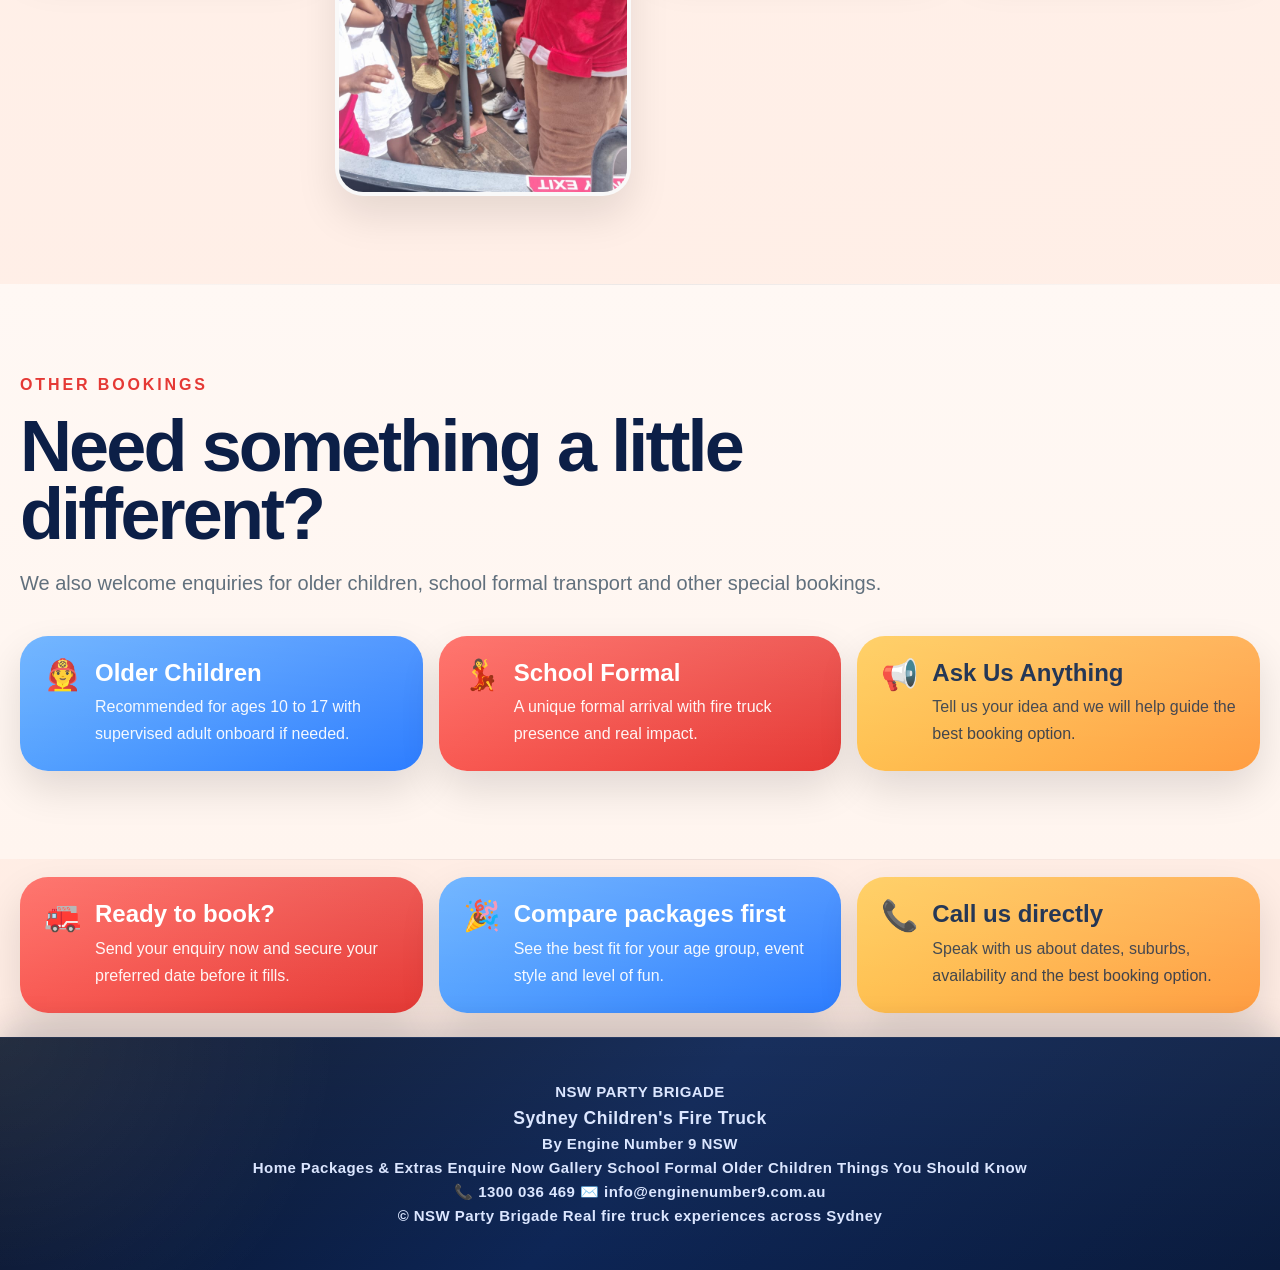
==== commit 8cb0094e: "Update index.html" ====
--- a/index.html
+++ b/index.html
@@ -495,6 +495,6 @@
     }
   </script>
 
-  <script src="assets/js/include.js"></script>
+  <script src="/assets/js/include.js"></script>
 </body>
 </html>
--- a/assets/css/main.css
+++ b/assets/css/main.css
@@ -25,7 +25,8 @@
   font-family:Inter,Arial,sans-serif;
   color:var(--text);
   line-height:1.6;
-  background:radial-gradient(circle at top left,#fffdfb 0%,#fff5f0 42%,#ffece3 100%);
+  background:
+    radial-gradient(circle at top left,#fffdfb 0%,#fff5f0 42%,#ffece3 100%);
 }
 
 a{text-decoration:none;color:inherit}
@@ -34,8 +35,8 @@
 
 h1{
   font-size:clamp(54px,7vw,96px);
-  line-height:.92;
-  letter-spacing:-.04em;
+  line-height:.9;
+  letter-spacing:-.05em;
   font-weight:900;
   margin:0;
   color:var(--navy);
@@ -56,7 +57,7 @@
 
 .lead{
   font-size:22px;
-  line-height:1.9;
+  line-height:1.85;
   color:var(--muted);
   margin-top:18px;
 }
@@ -84,9 +85,8 @@
 }
 
 /* =========================
-ELITE HEADER (FINAL CLEAN)
+ELITE HEADER
 ========================= */
-
 .site-header{
   position:sticky;
   top:0;
@@ -126,7 +126,6 @@
   padding:10px 0;
 }
 
-/* TOP ROW */
 .site-header-top{
   display:flex;
   justify-content:space-between;
@@ -134,7 +133,6 @@
   gap:20px;
 }
 
-/* BRAND */
 .site-brand{
   display:flex;
   align-items:center;
@@ -198,7 +196,6 @@
   line-height:1.35;
 }
 
-/* SOCIALS */
 .site-socials{
   display:flex;
   gap:10px;
@@ -248,7 +245,6 @@
   z-index:1;
 }
 
-/* Emergency glow hover */
 .social-facebook{background:linear-gradient(180deg,#3f82f5,#245fd2)}
 .social-facebook:hover{box-shadow:0 0 18px rgba(60,130,255,.6)}
 
@@ -261,7 +257,6 @@
 .social-youtube{background:linear-gradient(180deg,#ff3b30,#df0000)}
 .social-youtube:hover{box-shadow:0 0 18px rgba(255,60,60,.6)}
 
-/* NAV */
 .site-nav-wrap{
   margin-top:14px;
   overflow-x:auto;
@@ -306,7 +301,6 @@
   background:rgba(255,255,255,.18);
 }
 
-/* BUTTONS */
 .site-header-actions{
   margin-top:14px;
   display:flex;
@@ -360,35 +354,103 @@
 HOMEPAGE
 ========================= */
 .hero-priority{
-  padding:18px 0 34px;
-  background:linear-gradient(180deg,#fff6f1 0%, #ffece3 100%);
-}
-
-/* PREMIUM HERO SLIDESHOW */
+  position:relative;
+  padding:26px 0 42px;
+  background:
+    radial-gradient(circle at 14% 20%, rgba(255,120,90,.16), transparent 24%),
+    radial-gradient(circle at 84% 18%, rgba(45,125,255,.16), transparent 22%),
+    linear-gradient(180deg,#fff8f4 0%, #ffece3 100%);
+  overflow:hidden;
+}
+
+.hero-priority::before{
+  content:"";
+  position:absolute;
+  inset:0;
+  pointer-events:none;
+  background:
+    linear-gradient(180deg, rgba(255,255,255,.55), rgba(255,255,255,0) 28%);
+  opacity:.9;
+}
+
 .hero-premium{
-  padding:28px 0 34px;
-  background:linear-gradient(180deg,#fff6f1 0%, #ffece3 100%);
+  padding:30px 0 38px;
 }
 
 .hero-premium-grid{
+  position:relative;
+  z-index:1;
   display:grid;
   grid-template-columns:1fr 1.05fr;
-  gap:28px;
+  gap:30px;
   align-items:center;
+}
+
+.hero-copy{
+  position:relative;
+  background:
+    linear-gradient(180deg, rgba(255,255,255,.92), rgba(255,255,255,.72));
+  border:1px solid rgba(255,255,255,.7);
+  border-radius:32px;
+  padding:30px 28px;
+  box-shadow:
+    0 22px 50px rgba(0,0,0,.08),
+    inset 0 1px 0 rgba(255,255,255,.75);
+  backdrop-filter:blur(14px);
+  -webkit-backdrop-filter:blur(14px);
+}
+
+.hero-copy .tag{
+  margin-bottom:16px;
+  padding:10px 16px;
+  border-radius:999px;
+  background:rgba(229,57,53,.08);
+  border:1px solid rgba(229,57,53,.10);
+  box-shadow:0 10px 22px rgba(229,57,53,.06);
+}
+
+.hero-copy h1{
+  font-size:clamp(48px,6.4vw,92px);
+  line-height:.9;
+  letter-spacing:-.055em;
+  color:var(--navy-deep);
+  text-shadow:0 10px 26px rgba(16,36,70,.06);
+}
+
+.hero-copy .lead{
+  max-width:680px;
+  font-size:22px;
+  line-height:1.85;
+  color:#516172;
+  margin-top:20px;
 }
 
 .hero-slideshow-card{
   position:relative;
 }
 
+.hero-slideshow-card::before{
+  content:"";
+  position:absolute;
+  inset:auto -10px -12px 18px;
+  height:65%;
+  border-radius:34px;
+  background:linear-gradient(135deg, rgba(229,57,53,.18), rgba(45,125,255,.16));
+  filter:blur(26px);
+  z-index:0;
+}
+
 .hero-slideshow{
   position:relative;
-  min-height:620px;
-  border-radius:32px;
+  z-index:1;
+  min-height:640px;
+  border-radius:34px;
   overflow:hidden;
   background:#fff;
-  border:1px solid var(--line);
-  box-shadow:0 24px 60px rgba(0,0,0,.12);
+  border:1px solid rgba(255,255,255,.75);
+  box-shadow:
+    0 30px 70px rgba(0,0,0,.14),
+    0 8px 18px rgba(18,58,143,.08);
 }
 
 .hero-slide{
@@ -396,8 +458,8 @@
   inset:0;
   opacity:0;
   visibility:hidden;
-  transition:opacity .6s ease, visibility .6s ease, transform .6s ease;
-  transform:scale(1.03);
+  transition:opacity .6s ease, visibility .6s ease, transform .7s ease;
+  transform:scale(1.04);
 }
 
 .hero-slide.is-active{
@@ -410,6 +472,15 @@
   width:100%;
   height:100%;
   object-fit:cover;
+}
+
+.hero-slide::after{
+  content:"";
+  position:absolute;
+  inset:0;
+  background:
+    linear-gradient(180deg, rgba(0,0,0,.04), rgba(0,0,0,.12) 100%);
+  pointer-events:none;
 }
 
 .hero-slide-overlay{
@@ -424,7 +495,7 @@
 .hero-slide-badge{
   display:inline-flex;
   align-items:center;
-  padding:12px 16px;
+  padding:13px 18px;
   border-radius:999px;
   background:rgba(6,16,38,.70);
   color:#fff;
@@ -441,11 +512,11 @@
   top:50%;
   transform:translateY(-50%);
   z-index:4;
-  width:56px;
-  height:56px;
+  width:58px;
+  height:58px;
   border:none;
   border-radius:999px;
-  background:rgba(255,255,255,.92);
+  background:rgba(255,255,255,.94);
   color:#102446;
   font-size:28px;
   font-weight:900;
@@ -466,7 +537,7 @@
   display:flex;
   justify-content:center;
   gap:10px;
-  margin-top:16px;
+  margin-top:18px;
 }
 
 .hero-dot{
@@ -489,41 +560,6 @@
   transform:scale(1.1);
 }
 
-.recognition-section .section-head{
-  max-width:980px;
-}
-
-.recognition-section .section-head p + p{
-  margin-top:14px;
-}
-
-.hero-top-photo{
-  margin-bottom:24px;
-}
-
-.hero-photo-card{
-  background:#fff;
-  border:1px solid var(--line);
-  border-radius:30px;
-  padding:12px;
-  box-shadow:0 24px 60px rgba(0,0,0,.12);
-  position:relative;
-}
-
-.hero-photo-card img{
-  width:100%;
-  border-radius:22px;
-  object-fit:cover;
-  animation:truckDrive 4.5s ease-in-out infinite;
-}
-
-.hero-priority-grid{
-  display:grid;
-  grid-template-columns:1fr;
-  gap:28px;
-  align-items:center;
-}
-
 @keyframes truckDrive{
   0%,100%{transform:translateX(0) translateY(0)}
   25%{transform:translateX(8px) translateY(-2px)}
@@ -535,7 +571,7 @@
   display:flex;
   gap:12px;
   flex-wrap:wrap;
-  margin-top:26px;
+  margin-top:28px;
 }
 
 .btn{
@@ -543,7 +579,7 @@
   align-items:center;
   justify-content:center;
   gap:8px;
-  padding:14px 22px;
+  padding:15px 24px;
   border-radius:999px;
   border:1px solid transparent;
   font-weight:900;
@@ -610,7 +646,7 @@
 
 .priority-pills div{
   background:#fff;
-  border:1px solid var(--line);
+  border:1px solid rgba(236,215,202,.9);
   border-radius:999px;
   padding:12px 16px;
   font-weight:800;
@@ -619,12 +655,23 @@
 }
 
 .section{
-  padding:82px 0;
+  position:relative;
+  padding:88px 0;
+}
+
+.section::before{
+  content:"";
+  position:absolute;
+  left:0;
+  right:0;
+  top:0;
+  height:1px;
+  background:linear-gradient(90deg, transparent, rgba(16,36,70,.08), transparent);
 }
 
 .priority-strip-wrap{
-  padding-top:16px;
-  padding-bottom:20px;
+  padding-top:18px;
+  padding-bottom:24px;
 }
 
 .priority-strip{
@@ -637,16 +684,27 @@
   display:flex;
   gap:14px;
   align-items:flex-start;
-  border-radius:24px;
-  padding:22px;
+  border-radius:28px;
+  padding:24px;
   color:#fff;
   box-shadow:0 18px 40px rgba(0,0,0,.12);
-  transition:transform .22s ease, box-shadow .22s ease;
+  transition:transform .22s ease, box-shadow .22s ease, filter .22s ease;
+  position:relative;
+  overflow:hidden;
+}
+
+.priority-card::before{
+  content:"";
+  position:absolute;
+  inset:0;
+  background:linear-gradient(180deg, rgba(255,255,255,.12), rgba(255,255,255,0));
+  pointer-events:none;
 }
 
 .priority-card:hover{
   transform:translateY(-6px);
   box-shadow:0 24px 54px rgba(0,0,0,.16);
+  filter:saturate(1.04);
 }
 
 .priority-card strong{
@@ -658,12 +716,12 @@
 
 .priority-card p{
   margin:0;
-  line-height:1.65;
-  color:rgba(255,255,255,.92);
+  line-height:1.7;
+  color:rgba(255,255,255,.94);
 }
 
 .priority-icon{
-  font-size:28px;
+  font-size:30px;
   line-height:1;
 }
 
@@ -685,12 +743,17 @@
 }
 
 .quick-links-premium{
-  background:linear-gradient(180deg,#fff8f4 0%,#fff1eb 100%);
+  background:
+    linear-gradient(180deg,#fffaf7 0%,#fff1eb 100%);
 }
 
 .section-head{
-  max-width:860px;
-  margin-bottom:30px;
+  max-width:920px;
+  margin-bottom:34px;
+}
+
+.section-head h2{
+  color:var(--navy-deep);
 }
 
 .section-head p{
@@ -700,63 +763,17 @@
   margin-top:16px;
 }
 
-.quick-link-grid{
-  display:grid;
-  grid-template-columns:repeat(3,1fr);
-  gap:16px;
-}
-
-.quick-link-card{
-  border-radius:26px;
-  padding:24px;
-  color:#fff;
-  box-shadow:0 18px 40px rgba(0,0,0,.10);
-  transition:transform .24s ease, box-shadow .24s ease;
-}
-
-.quick-link-card:hover{
-  transform:translateY(-6px);
-  box-shadow:0 24px 56px rgba(0,0,0,.14);
-}
-
-.quick-link-card h3{
-  margin:14px 0 10px;
-  color:#fff;
-  font-size:30px;
-}
-
-.quick-link-card p{
-  margin:0;
-  color:rgba(255,255,255,.92);
-  line-height:1.7;
-}
-
-.quick-top{
-  display:flex;
-  align-items:center;
-  justify-content:space-between;
-  gap:12px;
-}
-
-.quick-emoji{
-  font-size:28px;
-}
-
-.quick-label{
-  font-size:12px;
-  font-weight:900;
-  letter-spacing:.12em;
-  text-transform:uppercase;
-  opacity:.95;
-}
-
-.quick-red{background:linear-gradient(135deg,#ff6359,#e53935)}
-.quick-blue{background:linear-gradient(135deg,#61adff,#2d7dff)}
-.quick-orange{background:linear-gradient(135deg,#ffb357,#ff8d2c)}
-.quick-navy{background:linear-gradient(135deg,#1d3c7d,#102446)}
+.recognition-section .section-head{
+  max-width:1000px;
+}
+
+.recognition-section .section-head p + p{
+  margin-top:14px;
+}
 
 .brief-home-info{
-  background:#fff8f4;
+  background:
+    linear-gradient(180deg,#fff8f4 0%,#fff5ef 100%);
 }
 
 .brief-grid{
@@ -766,19 +783,27 @@
 }
 
 .brief-box{
-  border-radius:24px;
-  padding:24px;
-  box-shadow:0 14px 34px rgba(0,0,0,.08);
+  border-radius:28px;
+  padding:26px 24px;
+  box-shadow:0 16px 38px rgba(0,0,0,.08);
+  transition:transform .22s ease, box-shadow .22s ease;
+}
+
+.brief-box:hover{
+  transform:translateY(-5px);
+  box-shadow:0 22px 46px rgba(0,0,0,.12);
 }
 
 .brief-box h3{
-  margin:0 0 10px;
+  margin:0 0 12px;
   color:var(--navy);
+  font-size:24px;
+  line-height:1.05;
 }
 
 .brief-box p{
   margin:0;
-  line-height:1.75;
+  line-height:1.8;
   color:var(--muted);
 }
 
@@ -792,7 +817,7 @@
 ========================= */
 .photo-grid{
   display:grid;
-  gap:16px;
+  gap:18px;
 }
 
 .photo-grid-premium{
@@ -808,8 +833,8 @@
   cursor:pointer;
   min-height:220px;
   overflow:hidden;
-  border-radius:24px;
-  border:4px solid rgba(255,255,255,.82);
+  border-radius:28px;
+  border:4px solid rgba(255,255,255,.84);
   box-shadow:0 20px 40px rgba(0,0,0,.10);
   background:#ddd;
   position:relative;
@@ -845,7 +870,7 @@
 }
 
 .photo:hover img{
-  transform:scale(1.05);
+  transform:scale(1.06);
 }
 
 .photo-wide{
@@ -1004,6 +1029,10 @@
     grid-template-columns:1fr;
   }
 
+  .hero-copy{
+    padding:28px 24px;
+  }
+
   .hero-slideshow{
     min-height:520px;
   }
@@ -1133,6 +1162,19 @@
     gap:22px;
   }
 
+  .hero-copy{
+    border-radius:24px;
+    padding:24px 20px;
+  }
+
+  .hero-copy h1{
+    font-size:clamp(38px,10vw,58px);
+  }
+
+  .hero-copy .lead{
+    font-size:18px;
+  }
+
   .hero-slideshow{
     min-height:380px;
     border-radius:24px;
@@ -1170,8 +1212,8 @@
     align-items:flex-start;
   }
 
-  .hero-photo-card img{
-    animation:truckDriveMobile 4.5s ease-in-out infinite;
+  .btn{
+    width:100%;
   }
 
   .lightbox{
@@ -1264,9 +1306,19 @@
     height:42px;
     font-size:22px;
   }
+
+  .priority-pills{
+    gap:10px;
+  }
+
+  .priority-pills div{
+    width:100%;
+    justify-content:center;
+    text-align:center;
+  }
 }
 
 @keyframes truckDriveMobile{
   0%,100%{transform:translateX(0) translateY(0)}
   50%{transform:translateX(6px) translateY(0)}
-  }
+}
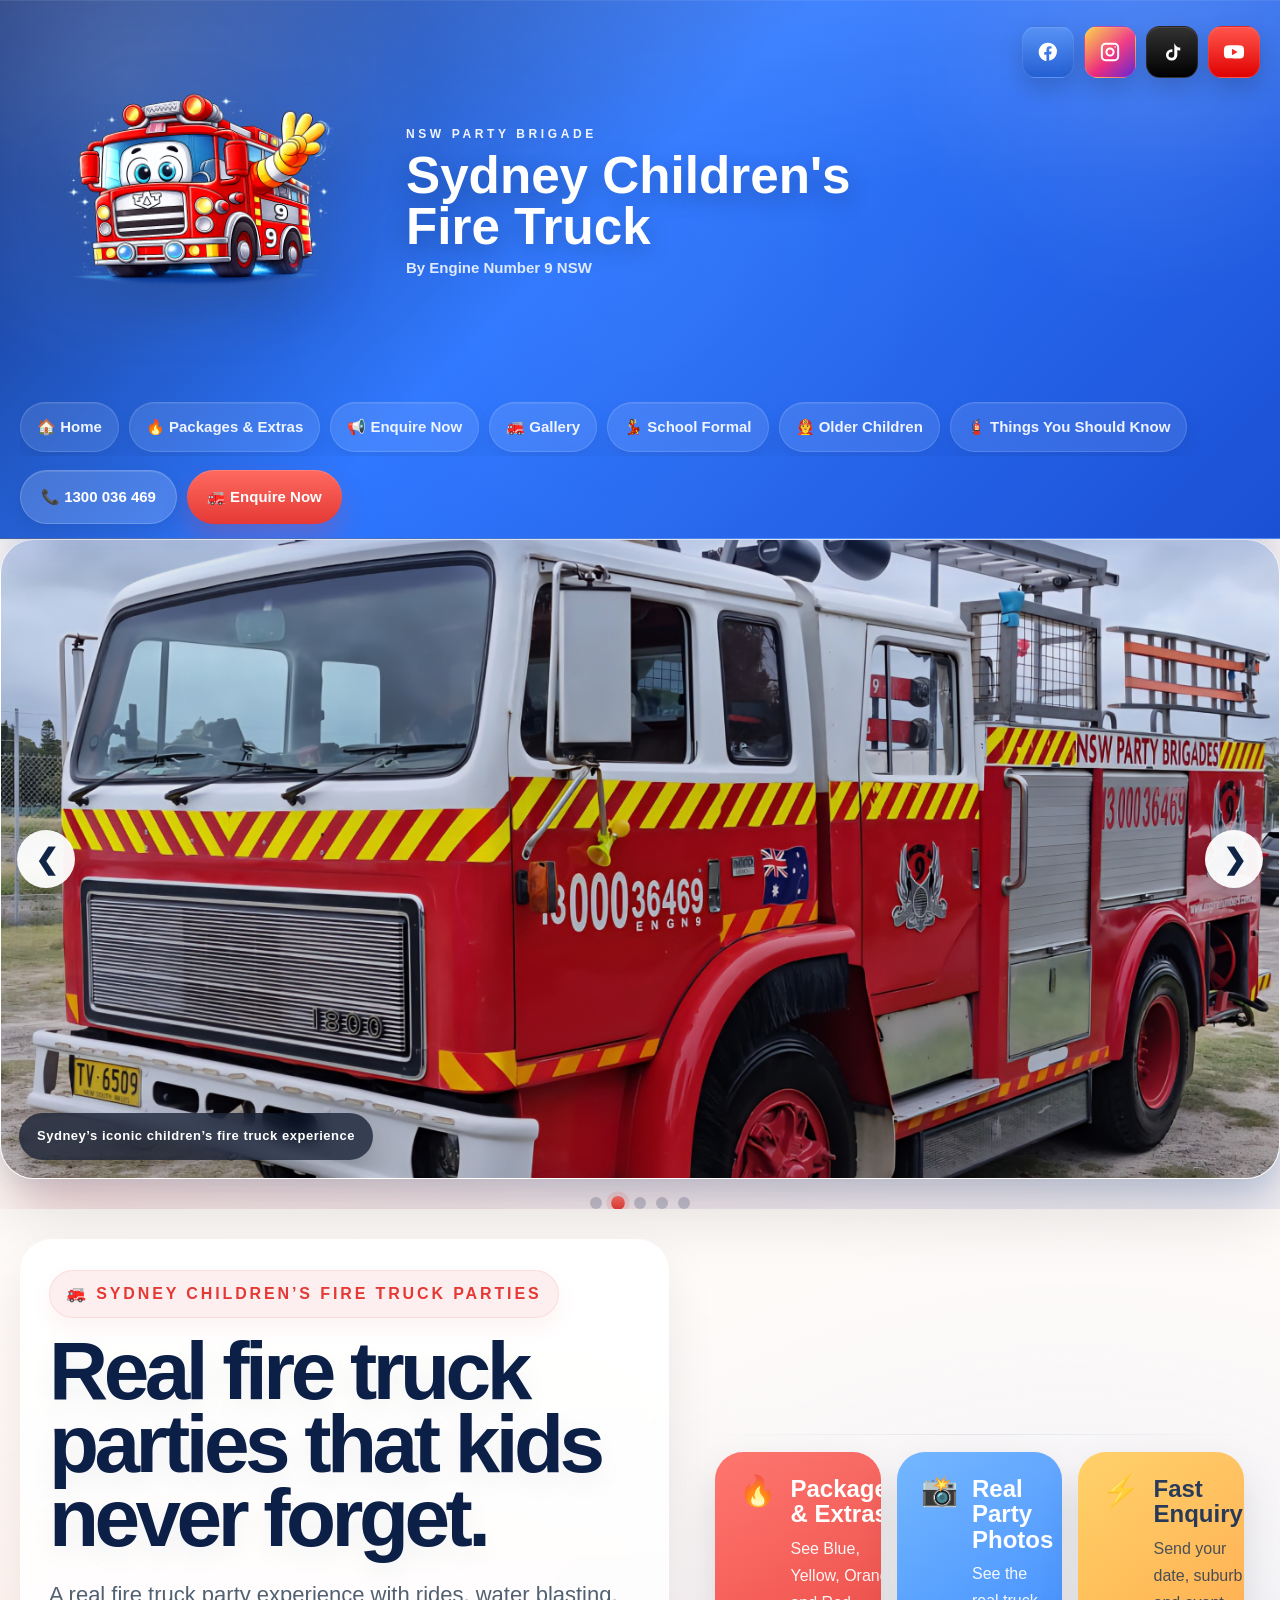
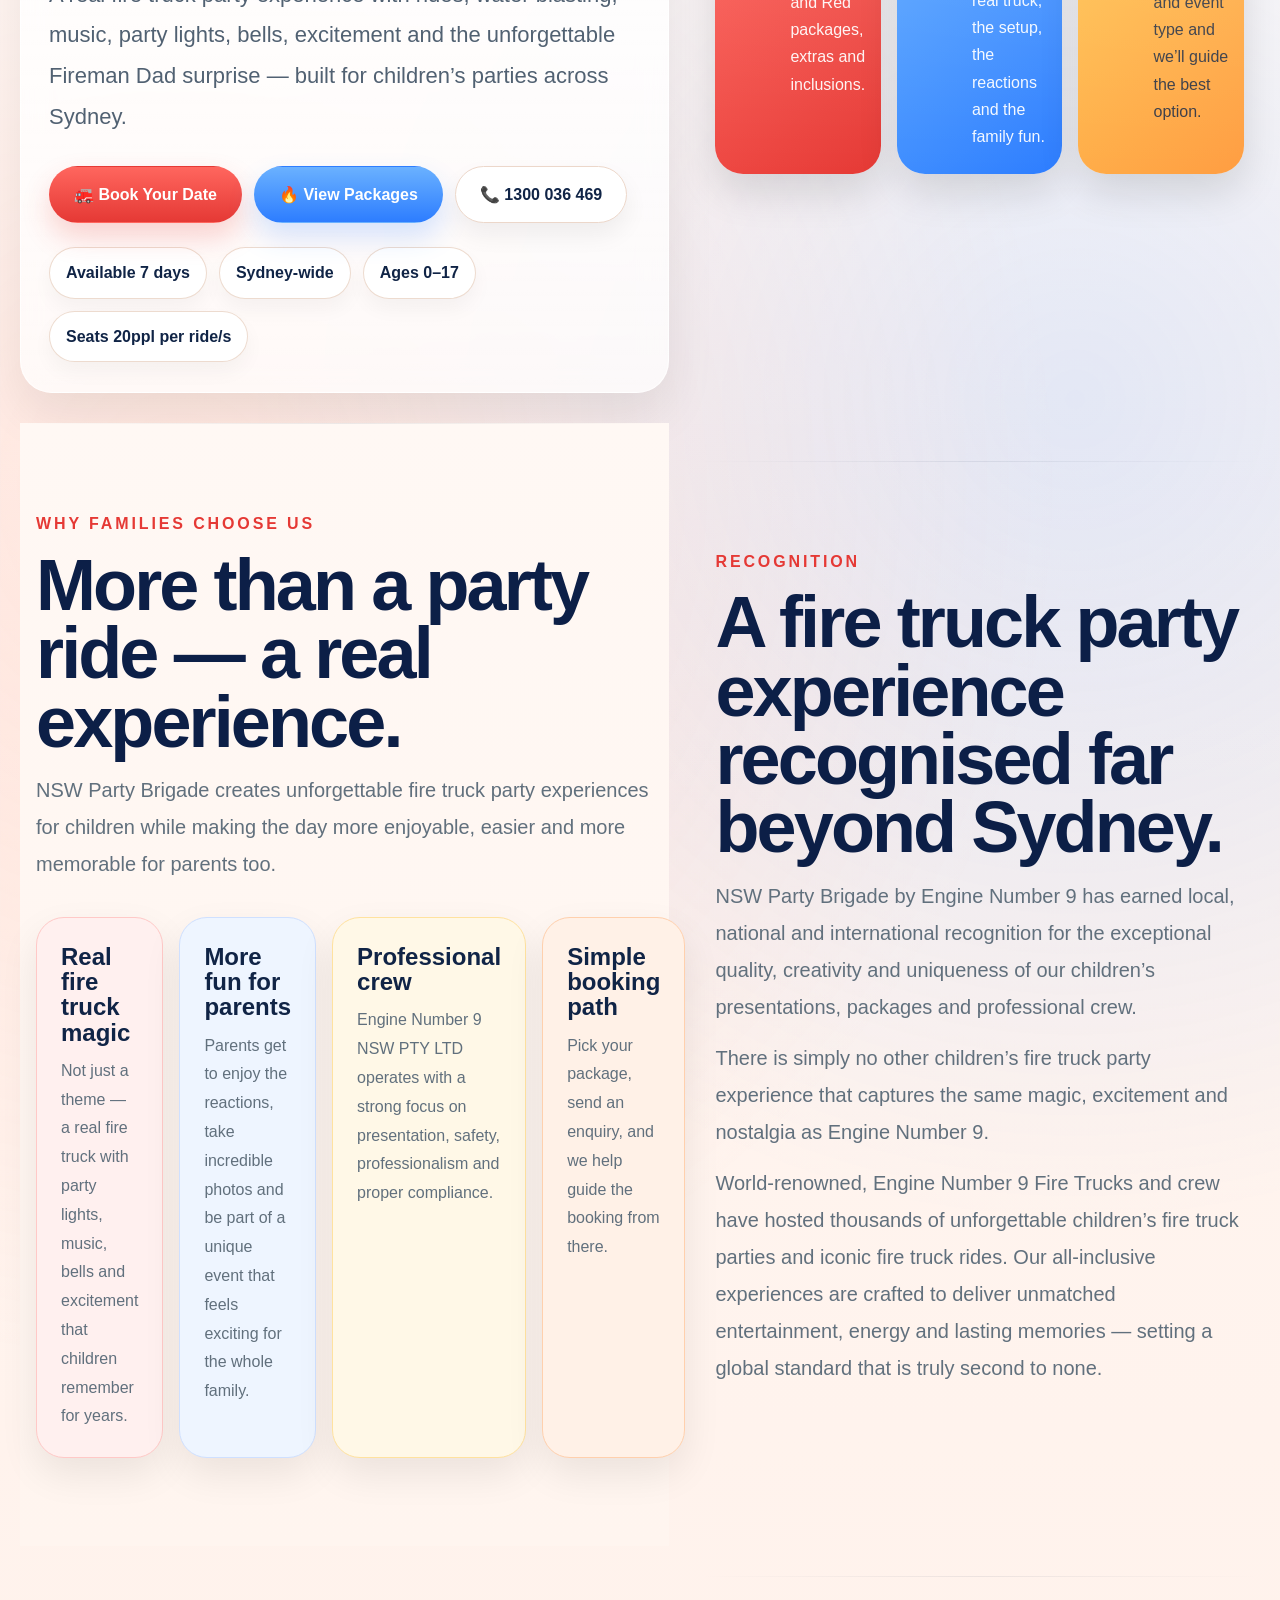
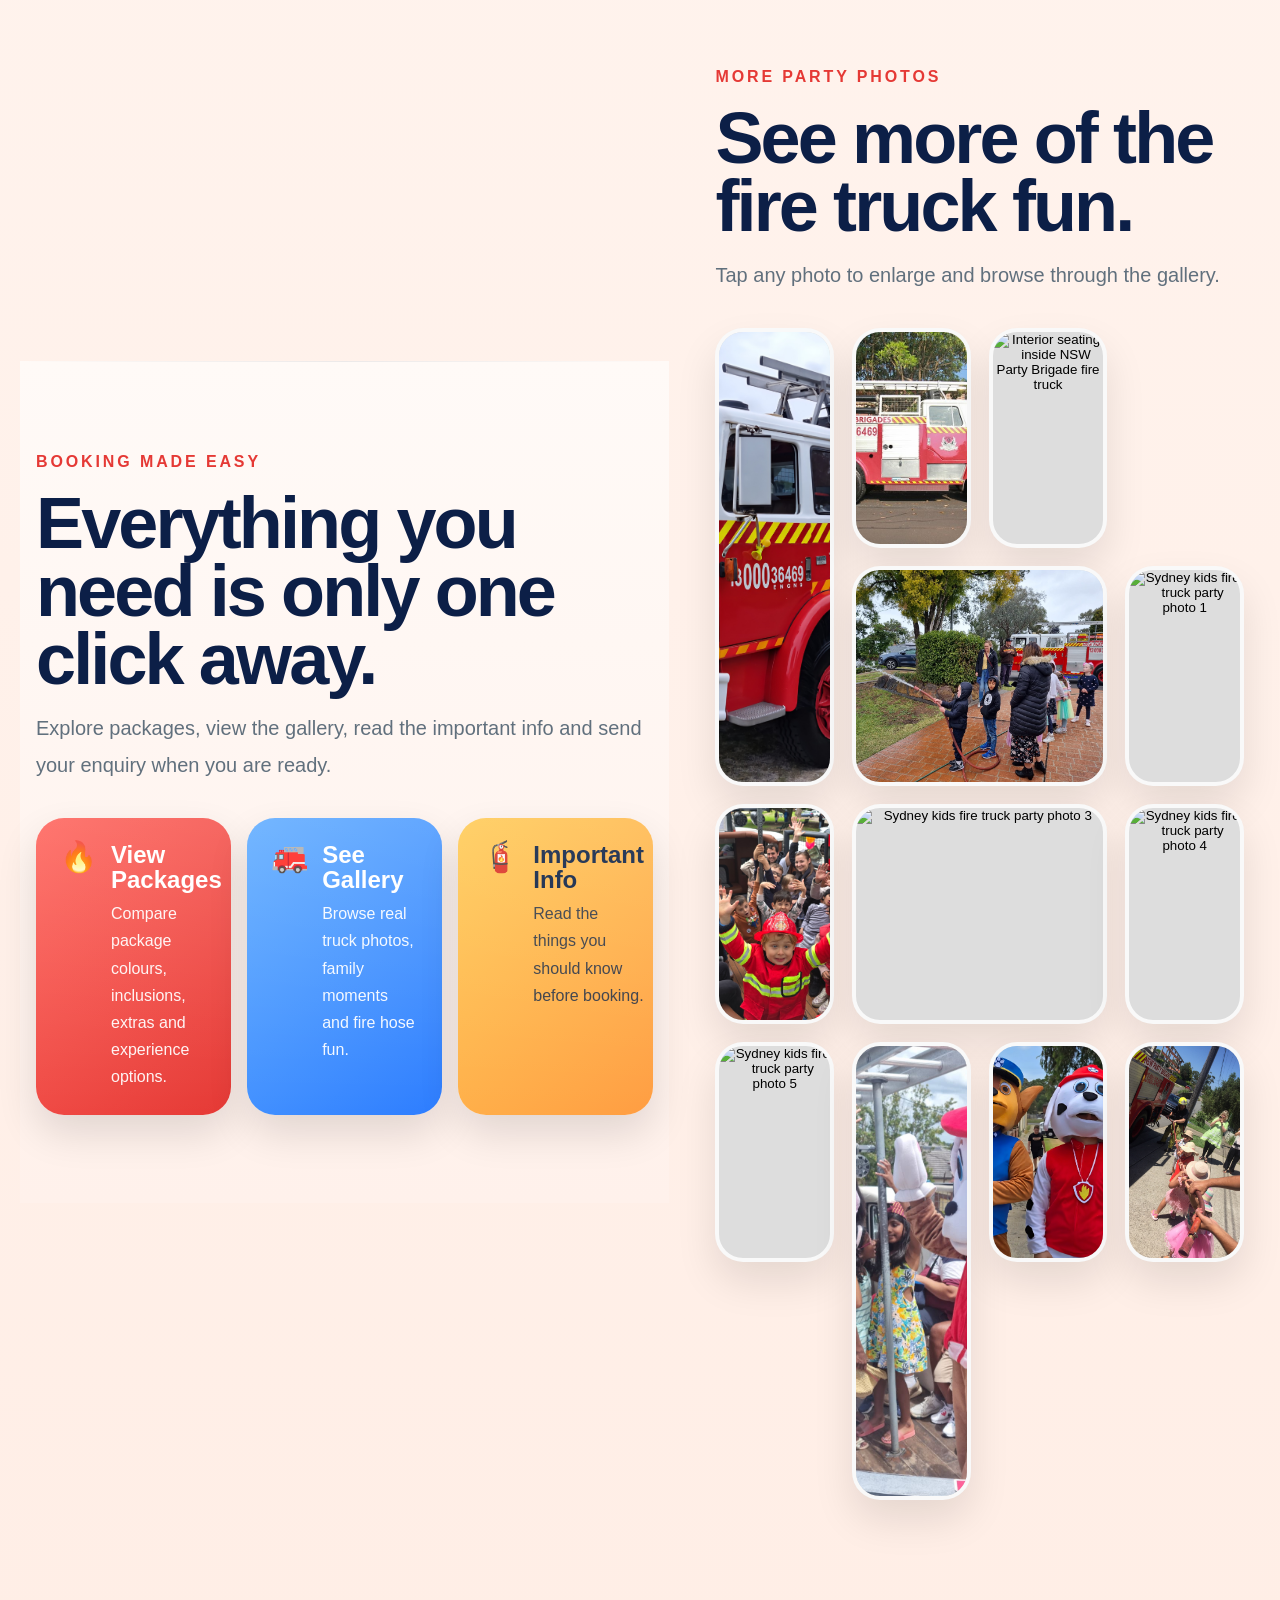
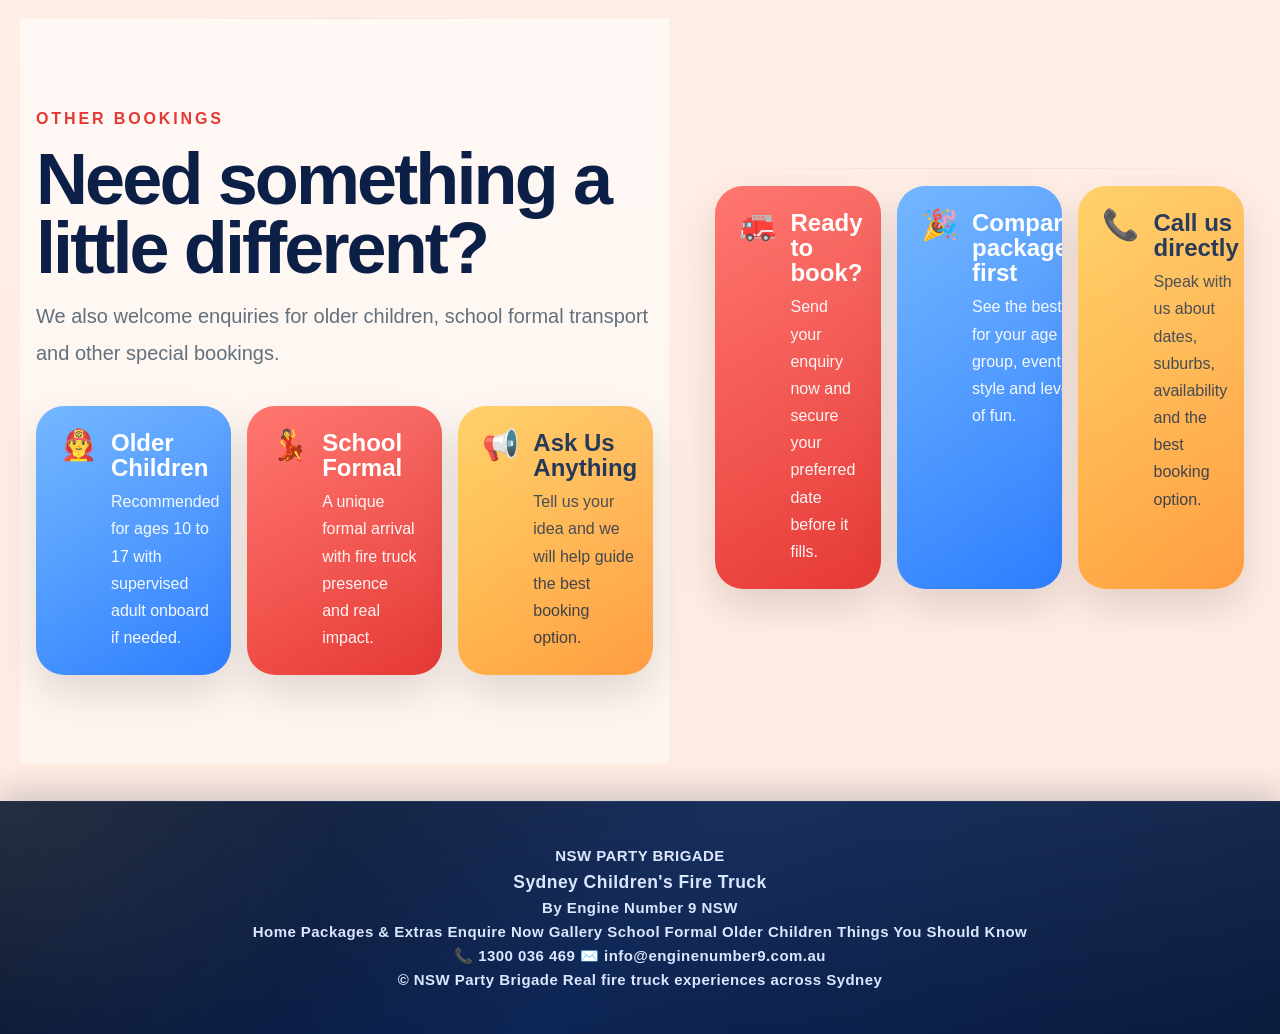
==== commit 8ab96180: "Update index.html" ====
--- a/index.html
+++ b/index.html
@@ -15,7 +15,7 @@
   <meta property="og:title" content="NSW Party Brigade | Sydney Children's Fire Truck Parties Sydney" />
   <meta
     property="og:description"
-    content="Real fire truck parties for children across Sydney with rides, music, lights, water blasting and unforgettable fun."
+    content="Rides, music, lights, water blasting and unforgettable fun."
   />
   <meta property="og:type" content="website" />
   <meta property="og:url" content="https://partybrigade.com.au/" />
@@ -34,32 +34,7 @@
 <body>
   <div id="header"></div>
 
-  <main>
-    <section class="hero-priority hero-premium">
-      <div class="container">
-        <div class="hero-premium-grid">
-          <div class="hero-copy">
-            <div class="tag">🚒 Sydney Children’s Fire Truck Parties</div>
-            <h1>Real fire truck parties that kids never forget.</h1>
-            <p class="lead">
-              A real fire truck party experience with rides, water blasting, music, party lights, bells, excitement and the unforgettable Fireman Dad surprise — built for children’s parties across Sydney.
-            </p>
-
-            <div class="priority-actions">
-              <a class="btn btn-primary" href="contact.html">🚒 Book Your Date</a>
-              <a class="btn btn-blue" href="packages.html">🔥 View Packages</a>
-              <a class="btn btn-light" href="tel:1300036469">📞 1300 036 469</a>
-            </div>
-
-            <div class="priority-pills">
-              <div>Available 7 days</div>
-              <div>Sydney-wide</div>
-              <div>Ages 0–17</div>
-              <div>Real fire truck</div>
-            </div>
-          </div>
-
-          <div class="hero-slideshow-card">
+            <div class="hero-slideshow-card">
             <div class="hero-slideshow" id="heroSlideshow" aria-label="Fire truck hero photo slideshow">
               <div class="hero-slide is-active">
                 <img
@@ -132,6 +107,31 @@
         </div>
       </div>
     </section>
+
+  <main>
+    <section class="hero-priority hero-premium">
+      <div class="container">
+        <div class="hero-premium-grid">
+          <div class="hero-copy">
+            <div class="tag">🚒 Sydney Children’s Fire Truck Parties</div>
+            <h1>Real fire truck parties that kids never forget.</h1>
+            <p class="lead">
+              A real fire truck party experience with rides, water blasting, music, party lights, bells, excitement and the unforgettable Fireman Dad surprise — built for children’s parties across Sydney.
+            </p>
+
+            <div class="priority-actions">
+              <a class="btn btn-primary" href="contact.html">🚒 Book Your Date</a>
+              <a class="btn btn-blue" href="packages.html">🔥 View Packages</a>
+              <a class="btn btn-light" href="tel:1300036469">📞 1300 036 469</a>
+            </div>
+
+            <div class="priority-pills">
+              <div>Available 7 days</div>
+              <div>Sydney-wide</div>
+              <div>Ages 0–17</div>
+              <div>Seats 20ppl per ride/s</div>
+            </div>
+          </div>
 
     <section class="section priority-strip-wrap">
       <div class="container">
--- a/assets/css/main.css
+++ b/assets/css/main.css
@@ -149,10 +149,12 @@
 }
 
 .logo-main{
-  width:185px;
-  height:185px;
+  width:370px;
+  height:370px;
   object-fit:contain;
-  filter:drop-shadow(0 16px 30px rgba(0,0,0,.25));
+  filter:
+    drop-shadow(0 16px 30px rgba(0,0,0,.25))
+    drop-shadow(0 0 18px rgba(80,140,255,.28));
   transition:all .28s ease;
 }
 
@@ -161,8 +163,8 @@
 }
 
 .site-header.is-shrunk .logo-main{
-  width:132px;
-  height:132px;
+  width:190px;
+  height:190px;
 }
 
 .site-brand-text{
@@ -1016,13 +1018,13 @@
   }
 
   .logo-main{
+    width:230px;
+    height:230px;
+  }
+
+  .site-header.is-shrunk .logo-main{
     width:160px;
     height:160px;
-  }
-
-  .site-header.is-shrunk .logo-main{
-    width:118px;
-    height:118px;
   }
 
   .hero-premium-grid{
@@ -1049,11 +1051,11 @@
 
   .site-header-top{
     display:grid;
-    grid-template-columns:120px 1fr;
+    grid-template-columns:170px 1fr;
     grid-template-areas:
       "logo socials"
       "logo text";
-    gap:6px 12px;
+    gap:8px 14px;
     align-items:start;
   }
 
@@ -1070,15 +1072,15 @@
   }
 
   .logo-main{
-    width:120px;
-    height:120px;
+    width:170px;
+    height:170px;
     max-width:none;
     object-fit:contain;
   }
 
   .site-header.is-shrunk .logo-main{
-    width:92px;
-    height:92px;
+    width:130px;
+    height:130px;
   }
 
   .site-socials{
@@ -1252,19 +1254,19 @@
 
 @media (max-width:560px){
   .site-header-top{
-    grid-template-columns:105px 1fr;
-    column-gap:10px;
+    grid-template-columns:150px 1fr;
+    column-gap:12px;
     row-gap:6px;
   }
 
   .logo-main{
-    width:105px;
-    height:105px;
+    width:150px;
+    height:150px;
   }
 
   .site-header.is-shrunk .logo-main{
-    width:84px;
-    height:84px;
+    width:118px;
+    height:118px;
   }
 
   .site-brand-kicker{
@@ -1321,4 +1323,4 @@
 @keyframes truckDriveMobile{
   0%,100%{transform:translateX(0) translateY(0)}
   50%{transform:translateX(6px) translateY(0)}
-}
+  }
